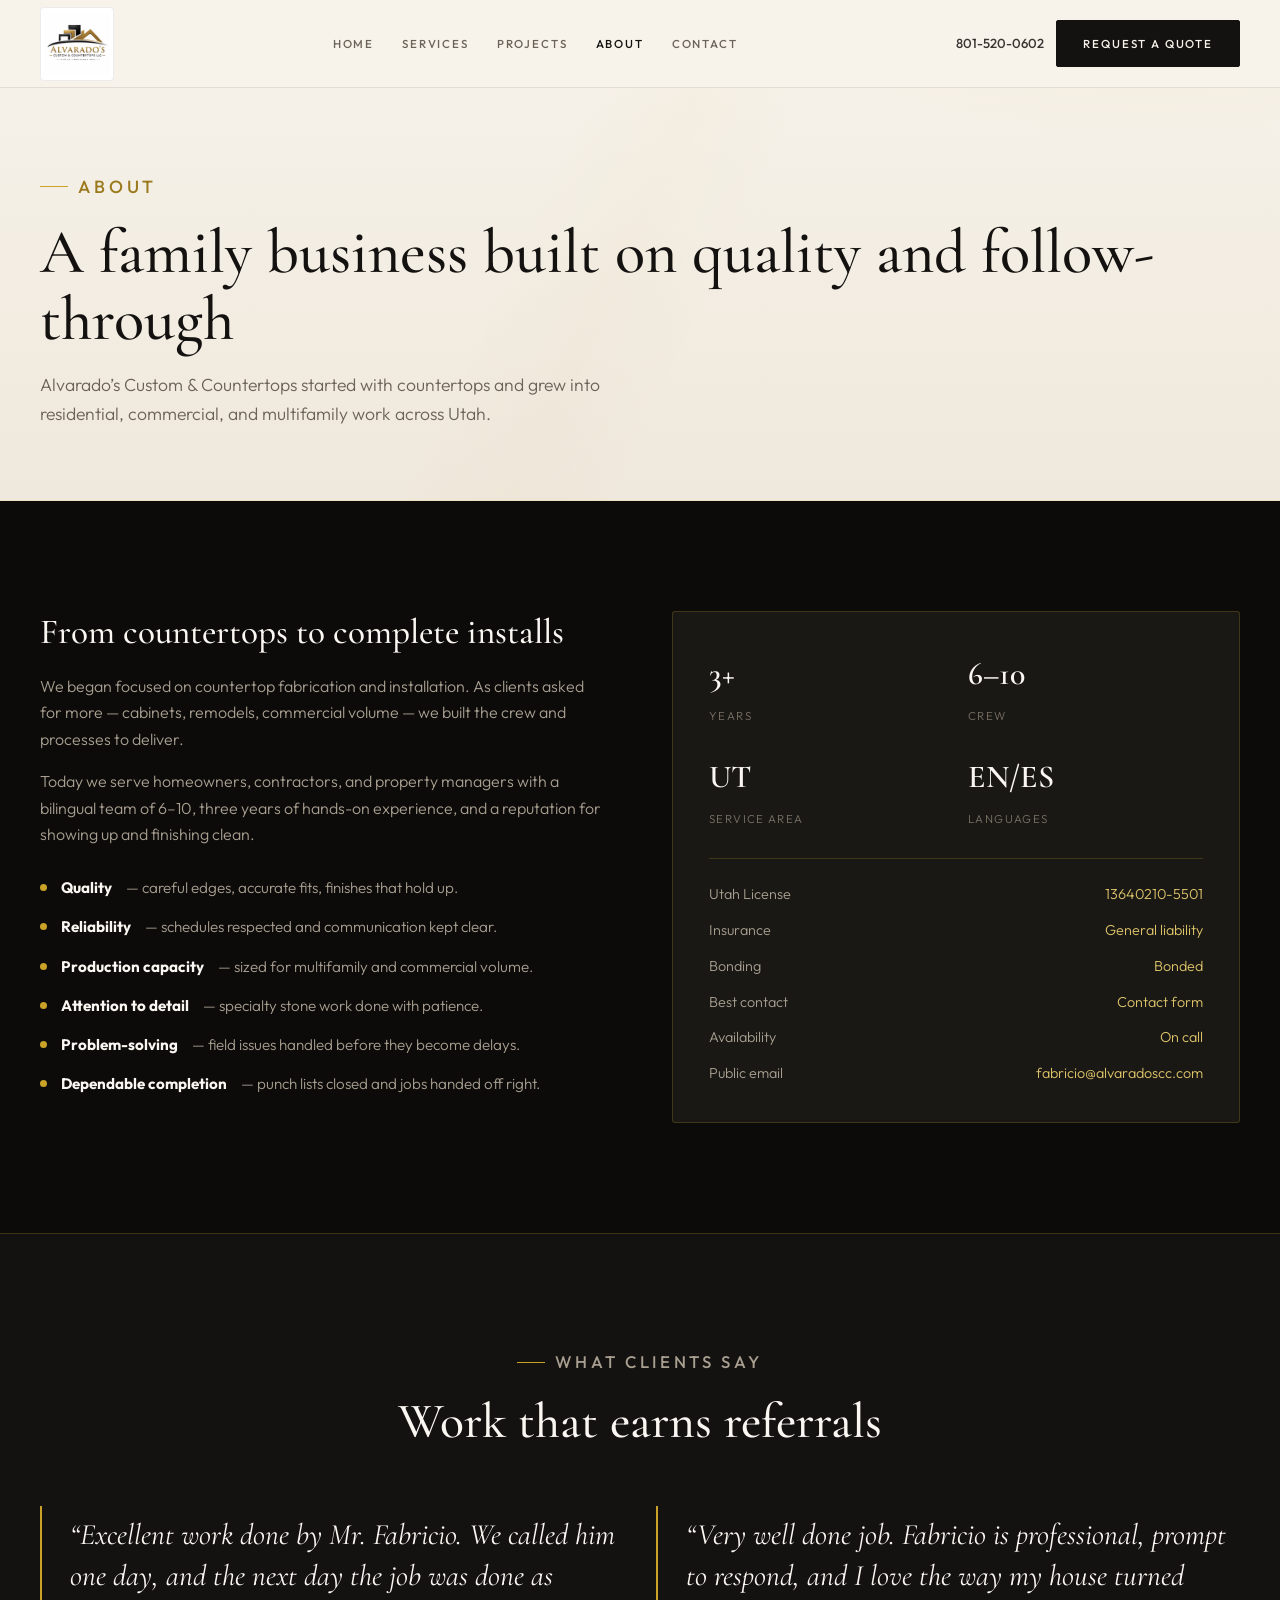
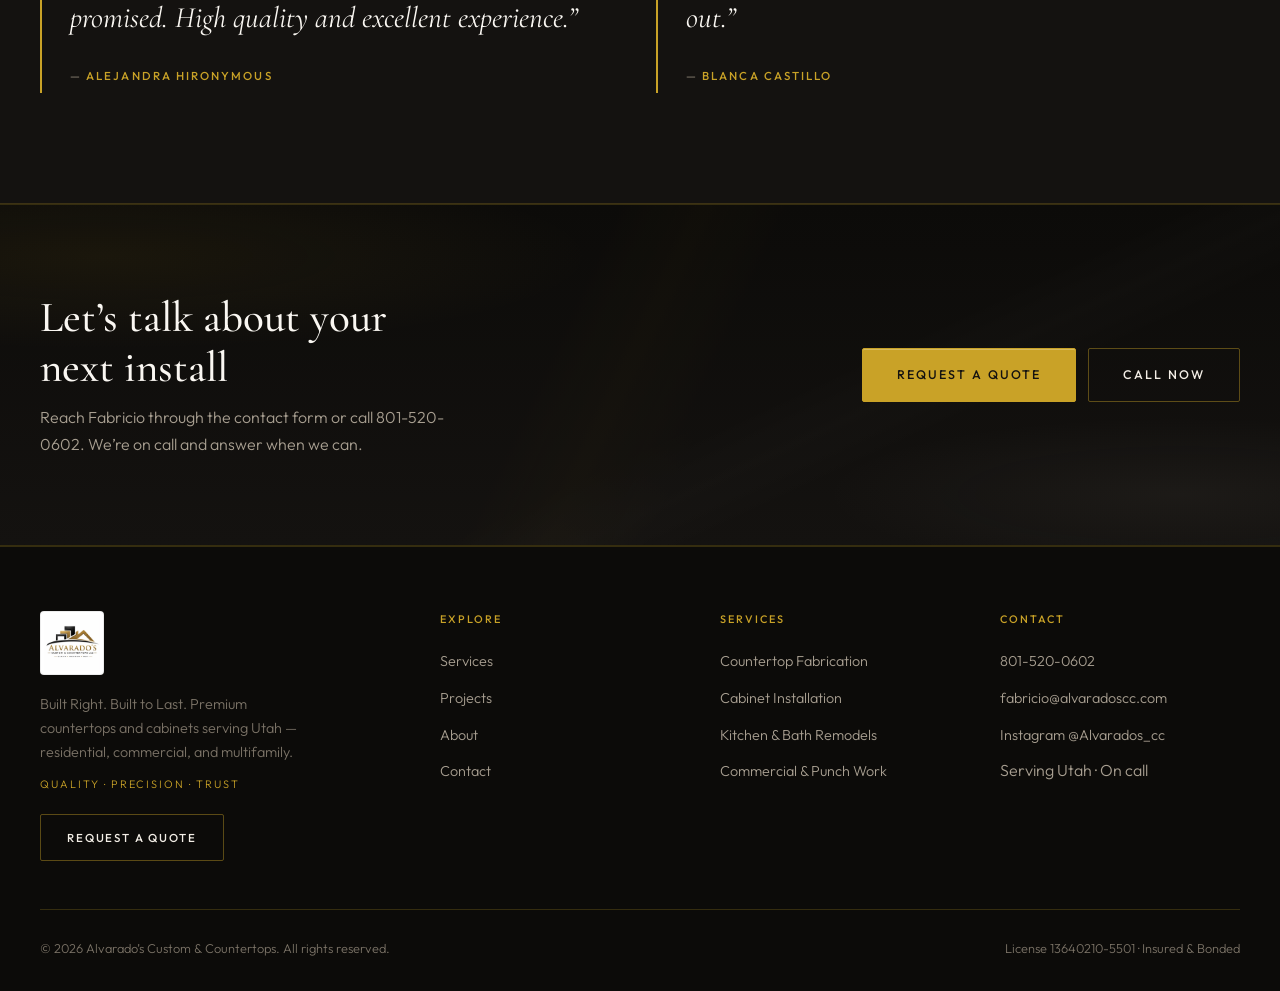
==== about.html @ 8c95891f "Refine site to premium editorial showroom aesthetic Cream header with larger logo plate, three featu" ====
<!DOCTYPE html>
<html lang="en">
<head>
  <meta charset="UTF-8">
  <meta name="viewport" content="width=device-width, initial-scale=1.0">
  <title>About | Alvarado’s Custom & Countertops</title>
  <meta name="description" content="Family-owned Utah countertop and cabinet company. Licensed, insured, bonded. English and Spanish. Built Right. Built to Last.">
  <meta name="robots" content="index, follow">
  <link rel="canonical" href="https://alvaradoscc.com/about">
  <meta property="og:type" content="website">
  <meta property="og:site_name" content="Alvarado’s Custom &amp; Countertops">
  <meta property="og:title" content="About — Alvarado’s Custom & Countertops">
  <meta property="og:description" content="Family-owned Utah countertop and cabinet company. Licensed, insured, bonded. English and Spanish. Built Right. Built to Last.">
  <meta property="og:url" content="https://alvaradoscc.com/about">
  <meta property="og:locale" content="en_US">
  <meta name="twitter:card" content="summary">
  <meta name="twitter:title" content="About — Alvarado’s Custom & Countertops">
  <meta name="twitter:description" content="Family-owned Utah countertop and cabinet company. Licensed, insured, bonded. English and Spanish. Built Right. Built to Last.">
  <link rel="icon" href="/favicon.svg" type="image/svg+xml">
  <link rel="preconnect" href="https://fonts.googleapis.com">
  <link rel="preconnect" href="https://fonts.gstatic.com" crossorigin>
  <link href="https://fonts.googleapis.com/css2?family=Cormorant+Garamond:ital,wght@0,400;0,500;0,600;1,400;1,500&family=Outfit:wght@300;400;500;600&display=swap" rel="stylesheet">
  <link rel="stylesheet" href="/css/styles.css">
</head>
<body>
  <header class="site-header">
    <div class="nav-inner">
      <a class="logo" href="/">
        <span class="logo-plate">
          <picture>
            <source srcset="/assets/logo.webp" type="image/webp">
            <img class="logo-mark" src="/assets/logo.jpg" alt="Alvarado’s Custom &amp; Countertops — Quality · Precision · Trust" width="64" height="64">
          </picture>
        </span>
        <div class="logo-text" aria-hidden="true">
          <strong>Alvarado’s</strong>
          <span>Custom &amp; Countertops</span>
        </div>
      </a>
      <nav class="nav-links" aria-label="Primary">
        <a href="/">Home</a>
        <a href="/services">Services</a>
        <a href="/projects">Projects</a>
        <a href="/about" class="active" aria-current="page">About</a>
        <a href="/contact">Contact</a>
      </nav>
      <div class="nav-actions">
        <a class="nav-phone" href="tel:8015200602">801-520-0602</a>
        <a class="btn btn-primary" href="/contact">Request a Quote</a>
        <button class="menu-toggle" type="button" aria-label="Open menu" aria-expanded="false"><span></span></button>
      </div>
    </div>
  </header>
  <main>
    <section class="page-hero stone-bg">
      <div class="vein" aria-hidden="true"></div>
      <div class="container">
        <p class="eyebrow">About</p>
        <h1>A family business built on quality and follow-through</h1>
        <p>Alvarado’s Custom &amp; Countertops started with countertops and grew into residential, commercial, and multifamily work across Utah.</p>
      </div>
    </section>

    <section class="section">
      <div class="container about-grid">
        <div class="about-copy">
          <h2>From countertops to complete installs</h2>
          <p>We began focused on countertop fabrication and installation. As clients asked for more — cabinets, remodels, commercial volume — we built the crew and processes to deliver.</p>
          <p>Today we serve homeowners, contractors, and property managers with a bilingual team of 6–10, three years of hands-on experience, and a reputation for showing up and finishing clean.</p>
          <ul class="diff-list">
            <li><strong style="color:var(--white)">Quality</strong> — careful edges, accurate fits, finishes that hold up.</li>
            <li><strong style="color:var(--white)">Reliability</strong> — schedules respected and communication kept clear.</li>
            <li><strong style="color:var(--white)">Production capacity</strong> — sized for multifamily and commercial volume.</li>
            <li><strong style="color:var(--white)">Attention to detail</strong> — specialty stone work done with patience.</li>
            <li><strong style="color:var(--white)">Problem-solving</strong> — field issues handled before they become delays.</li>
            <li><strong style="color:var(--white)">Dependable completion</strong> — punch lists closed and jobs handed off right.</li>
          </ul>
        </div>
        <aside class="about-panel">
          <div class="vein" aria-hidden="true"></div>
          <div class="stat-row">
            <div class="stat"><strong>3+</strong><span>Years</span></div>
            <div class="stat"><strong>6–10</strong><span>Crew</span></div>
            <div class="stat"><strong>UT</strong><span>Service Area</span></div>
            <div class="stat"><strong>EN/ES</strong><span>Languages</span></div>
          </div>
          <ul class="creds">
            <li><span>Utah License</span><span>13640210-5501</span></li>
            <li><span>Insurance</span><span>General liability</span></li>
            <li><span>Bonding</span><span>Bonded</span></li>
            <li><span>Best contact</span><span>Contact form</span></li>
            <li><span>Availability</span><span>On call</span></li>
            <li><span>Public email</span><span>fabricio@alvaradoscc.com</span></li>
          </ul>
        </aside>
      </div>
    </section>

    <section class="section section-alt">
      <div class="container">
        <div class="section-header centered">
          <p class="eyebrow">What Clients Say</p>
          <h2>Work that earns referrals</h2>
        </div>
        <div class="pullquotes">
          <figure class="pullquote">
            <blockquote>“Excellent work done by Mr. Fabricio. We called him one day, and the next day the job was done as promised. High quality and excellent experience.”</blockquote>
            <cite>Alejandra Hironymous</cite>
          </figure>
          <figure class="pullquote">
            <blockquote>“Very well done job. Fabricio is professional, prompt to respond, and I love the way my house turned out.”</blockquote>
            <cite>Blanca Castillo</cite>
          </figure>
        </div>
      </div>
    </section>

    <section class="cta-band stone-bg">
      <div class="vein" aria-hidden="true"></div>
      <div class="container cta-band-inner">
        <div>
          <h2>Let’s talk about your next install</h2>
          <p>Reach Fabricio through the contact form or call 801-520-0602. We’re on call and answer when we can.</p>
        </div>
        <div class="cta-actions">
          <a class="btn btn-primary btn-lg" href="/contact">Request a Quote</a>
          <a class="btn btn-outline btn-lg" href="tel:8015200602">Call Now</a>
        </div>
      </div>
    </section>
  </main>
  <footer class="site-footer">
    <div class="container">
      <div class="footer-top">
        <div class="footer-brand">
          <a class="logo" href="/">
            <span class="logo-plate">
              <picture>
                <source srcset="/assets/logo.webp" type="image/webp">
                <img class="logo-mark" src="/assets/logo.jpg" alt="Alvarado’s Custom &amp; Countertops" width="56" height="56">
              </picture>
            </span>
          </a>
          <p>Built Right. Built to Last. Premium countertops and cabinets serving Utah — residential, commercial, and multifamily.</p>
          <p class="footer-tagline">Quality · Precision · Trust</p>
          <a class="btn btn-outline" href="/contact">Request a Quote</a>
        </div>
        <div class="footer-col">
          <h4>Explore</h4>
          <ul>
            <li><a href="/services">Services</a></li>
            <li><a href="/projects">Projects</a></li>
            <li><a href="/about">About</a></li>
            <li><a href="/contact">Contact</a></li>
          </ul>
        </div>
        <div class="footer-col">
          <h4>Services</h4>
          <ul>
            <li><a href="/services#fabrication">Countertop Fabrication</a></li>
            <li><a href="/services#cabinets">Cabinet Installation</a></li>
            <li><a href="/services#remodeling">Kitchen &amp; Bath Remodels</a></li>
            <li><a href="/services#commercial">Commercial &amp; Punch Work</a></li>
          </ul>
        </div>
        <div class="footer-col">
          <h4>Contact</h4>
          <ul>
            <li><a href="tel:8015200602">801-520-0602</a></li>
            <li><a href="mailto:fabricio@alvaradoscc.com">fabricio@alvaradoscc.com</a></li>
            <li><a href="https://www.instagram.com/Alvarados_cc/" target="_blank" rel="noopener">Instagram @Alvarados_cc</a></li>
            <li><span style="color:var(--text-muted)">Serving Utah · On call</span></li>
          </ul>
        </div>
      </div>
      <div class="footer-bottom">
        <span>© 2026 Alvarado’s Custom &amp; Countertops. All rights reserved.</span>
        <span>License 13640210-5501 · Insured &amp; Bonded</span>
      </div>
    </div>
  </footer>
  <script src="/js/main.js"></script>
</body>
</html>
---- css/styles.css ----
:root {
  --bg: #0c0b09;
  --bg-elevated: #141210;
  --bg-card: #1a1814;
  --bg-soft: #211e19;
  --cream: #f7f3eb;
  --cream-deep: #efe8dc;
  --cream-muted: #e5ddd0;
  --ink: #141210;
  --ink-soft: #3a3530;
  --ink-muted: #6b6358;
  --border: rgba(201, 162, 39, 0.22);
  --border-strong: rgba(201, 162, 39, 0.42);
  --border-cream: rgba(20, 18, 16, 0.1);
  --text: #f3eee6;
  --text-muted: #a89f91;
  --text-dim: #7a7266;
  --accent: #c9a227;
  --accent-light: #dfc56a;
  --accent-dark: #9a7a1c;
  --stone: #8a8378;
  --stone-light: #d4cdc2;
  --white: #faf7f2;
  --success: #7d9b6a;
  --radius: 2px;
  --shadow: 0 28px 70px rgba(0, 0, 0, 0.4);
  --shadow-soft: 0 16px 40px rgba(20, 18, 16, 0.08);
  --font-display: "Cormorant Garamond", Georgia, serif;
  --font-body: "Outfit", system-ui, sans-serif;
  --max: 1200px;
  --nav-h: 88px;
}

*, *::before, *::after { box-sizing: border-box; margin: 0; padding: 0; }

html { scroll-behavior: smooth; }

body {
  background: var(--bg);
  color: var(--text);
  font-family: var(--font-body);
  font-weight: 300;
  line-height: 1.65;
  overflow-x: hidden;
  -webkit-font-smoothing: antialiased;
}

img { max-width: 100%; display: block; }
a { color: inherit; text-decoration: none; }
ul { list-style: none; }
button, input, select, textarea { font: inherit; color: inherit; }

.container {
  width: min(100% - 48px, var(--max));
  margin-inline: auto;
}

/* Subtle atmosphere */
.stone-bg {
  position: relative;
  isolation: isolate;
}
.stone-bg::before {
  content: "";
  position: absolute;
  inset: 0;
  z-index: -1;
  background:
    radial-gradient(ellipse 70% 50% at 8% 15%, rgba(201, 162, 39, 0.07), transparent 55%),
    radial-gradient(ellipse 55% 45% at 92% 85%, rgba(138, 131, 120, 0.08), transparent 50%),
    linear-gradient(180deg, var(--bg) 0%, var(--bg-elevated) 100%);
  pointer-events: none;
}
.vein {
  position: absolute;
  inset: 0;
  z-index: -1;
  opacity: 0.4;
  background:
    linear-gradient(115deg, transparent 42%, rgba(201, 162, 39, 0.06) 49%, transparent 56%),
    linear-gradient(155deg, transparent 58%, rgba(247, 243, 235, 0.035) 65%, transparent 72%);
  pointer-events: none;
}

/* ========== HEADER (cream plate for logo) ========== */
.site-header {
  position: fixed;
  top: 0; left: 0; right: 0;
  z-index: 100;
  height: var(--nav-h);
  display: flex;
  align-items: center;
  background: var(--cream);
  border-bottom: 1px solid var(--border-cream);
  transition: box-shadow 0.3s;
}
.site-header.scrolled {
  box-shadow: 0 8px 28px rgba(20, 18, 16, 0.08);
}
.nav-inner {
  width: min(100% - 40px, var(--max));
  margin-inline: auto;
  display: flex;
  align-items: center;
  justify-content: space-between;
  gap: 20px;
}
.logo {
  display: flex;
  align-items: center;
  gap: 12px;
  flex-shrink: 0;
}
.logo-plate {
  display: flex;
  align-items: center;
  justify-content: center;
  background: #fff;
  padding: 4px;
  border: 1px solid rgba(20, 18, 16, 0.08);
  border-radius: 4px;
  box-shadow: 0 1px 0 rgba(255,255,255,0.8) inset;
}
.logo-mark {
  width: auto;
  height: 64px;
  flex-shrink: 0;
  object-fit: contain;
  display: block;
  border-radius: 2px;
}
.logo-text {
  display: none;
  flex-direction: column;
  line-height: 1.15;
}
.logo-text strong {
  font-family: var(--font-display);
  font-size: 1.05rem;
  font-weight: 600;
  letter-spacing: 0.02em;
  color: var(--ink);
}
.logo-text span {
  font-size: 0.58rem;
  letter-spacing: 0.16em;
  text-transform: uppercase;
  color: var(--accent-dark);
  font-weight: 500;
}
@media (max-width: 480px) {
  .logo-mark { height: 48px; }
  .logo-text { display: flex; }
  .logo-text span { display: none; }
}

.nav-links {
  display: flex;
  align-items: center;
  gap: 28px;
}
.nav-links a {
  font-size: 0.72rem;
  letter-spacing: 0.16em;
  text-transform: uppercase;
  color: var(--ink-muted);
  transition: color 0.2s;
  font-weight: 500;
}
.nav-links a:hover,
.nav-links a.active { color: var(--ink); }

.nav-actions {
  display: flex;
  align-items: center;
  gap: 12px;
}
.nav-phone {
  display: none;
  align-items: center;
  gap: 8px;
  font-size: 0.82rem;
  color: var(--ink-soft);
  font-weight: 500;
  transition: color 0.2s;
}
.nav-phone:hover { color: var(--accent-dark); }
@media (min-width: 1100px) {
  .nav-phone { display: inline-flex; }
}

.btn {
  display: inline-flex;
  align-items: center;
  justify-content: center;
  gap: 8px;
  padding: 13px 26px;
  font-size: 0.72rem;
  letter-spacing: 0.16em;
  text-transform: uppercase;
  font-weight: 500;
  border: 1px solid transparent;
  border-radius: var(--radius);
  cursor: pointer;
  transition: background 0.2s, color 0.2s, border-color 0.2s, transform 0.15s, box-shadow 0.2s;
  white-space: nowrap;
}
.btn:hover { transform: translateY(-1px); }
.btn-primary {
  background: var(--accent);
  color: var(--ink);
  border-color: var(--accent);
  box-shadow: 0 1px 0 rgba(255,255,255,0.25) inset;
}
.btn-primary:hover {
  background: var(--accent-light);
  border-color: var(--accent-light);
}
.btn-outline {
  background: transparent;
  color: var(--text);
  border-color: var(--border-strong);
}
.btn-outline:hover {
  border-color: var(--accent);
  color: var(--accent-light);
}
.btn-outline-dark {
  background: transparent;
  color: var(--ink);
  border-color: rgba(20, 18, 16, 0.22);
}
.btn-outline-dark:hover {
  border-color: var(--accent-dark);
  color: var(--accent-dark);
}
.btn-ghost {
  background: transparent;
  color: var(--accent);
  border-color: transparent;
  padding-inline: 8px;
}
.btn-lg { padding: 16px 34px; font-size: 0.78rem; }

/* Header buttons need dark-friendly outline */
.site-header .btn-primary {
  background: var(--ink);
  color: var(--cream);
  border-color: var(--ink);
  box-shadow: none;
}
.site-header .btn-primary:hover {
  background: var(--ink-soft);
  border-color: var(--ink-soft);
  color: var(--cream);
}

.menu-toggle {
  display: none;
  width: 44px;
  height: 44px;
  border: 1px solid var(--border-cream);
  background: transparent;
  color: var(--ink);
  align-items: center;
  justify-content: center;
  cursor: pointer;
  border-radius: var(--radius);
}
.menu-toggle span {
  display: block;
  width: 18px;
  height: 1.5px;
  background: currentColor;
  position: relative;
}
.menu-toggle span::before,
.menu-toggle span::after {
  content: "";
  position: absolute;
  left: 0;
  width: 100%;
  height: 1.5px;
  background: currentColor;
}
.menu-toggle span::before { top: -6px; }
.menu-toggle span::after { top: 6px; }

@media (max-width: 900px) {
  .menu-toggle { display: inline-flex; }
  .nav-links {
    position: fixed;
    inset: var(--nav-h) 0 auto 0;
    background: var(--cream);
    border-bottom: 1px solid var(--border-cream);
    flex-direction: column;
    align-items: stretch;
    padding: 20px 24px 28px;
    gap: 0;
    display: none;
    box-shadow: var(--shadow-soft);
  }
  .nav-links.open { display: flex; }
  .nav-links a {
    padding: 14px 0;
    border-bottom: 1px solid var(--border-cream);
    color: var(--ink-soft);
  }
  .nav-actions .btn { display: none; }
}

/* ========== HERO (editorial showroom) ========== */
.hero {
  min-height: calc(100vh - var(--nav-h));
  display: flex;
  align-items: stretch;
  padding: 0;
  position: relative;
  overflow: hidden;
  margin-top: var(--nav-h);
  background: var(--cream);
  color: var(--ink);
}
.hero-grid {
  display: grid;
  grid-template-columns: 1.05fr 0.95fr;
  gap: 0;
  align-items: stretch;
  width: 100%;
  max-width: none;
  min-height: calc(100vh - var(--nav-h));
}
.hero-copy {
  display: flex;
  flex-direction: column;
  justify-content: center;
  padding: 72px clamp(24px, 5vw, 72px);
  max-width: 640px;
  margin-left: auto;
  width: 100%;
}
.hero .eyebrow {
  color: var(--accent-dark);
}
.hero .eyebrow::before { background: var(--accent); }
.hero h1 {
  font-family: var(--font-display);
  font-size: clamp(3rem, 6.5vw, 5rem);
  font-weight: 500;
  line-height: 1.05;
  letter-spacing: -0.02em;
  color: var(--ink);
  margin-bottom: 22px;
}
.hero h1 em {
  font-style: italic;
  color: var(--accent-dark);
  font-weight: 400;
}
.hero-lead {
  font-size: 1.12rem;
  color: var(--ink-muted);
  max-width: 36ch;
  margin-bottom: 20px;
  line-height: 1.7;
}
.hero-pillars {
  display: flex;
  flex-wrap: wrap;
  gap: 8px 18px;
  margin-bottom: 36px;
  font-size: 0.7rem;
  letter-spacing: 0.2em;
  text-transform: uppercase;
  color: var(--ink-soft);
  font-weight: 500;
}
.hero-pillars span { position: relative; }
.hero-pillars span:not(:last-child)::after {
  content: "·";
  position: absolute;
  right: -12px;
  color: var(--accent);
}
.hero-cta {
  display: flex;
  flex-wrap: wrap;
  gap: 12px;
  margin-bottom: 48px;
}
.hero-meta {
  display: grid;
  grid-template-columns: repeat(4, minmax(0, 1fr));
  gap: 16px;
  padding-top: 28px;
  border-top: 1px solid var(--border-cream);
}
.hero-meta div strong {
  display: block;
  font-family: var(--font-display);
  font-size: 1.55rem;
  font-weight: 600;
  color: var(--ink);
  line-height: 1.2;
}
.hero-meta div span {
  font-size: 0.65rem;
  letter-spacing: 0.12em;
  text-transform: uppercase;
  color: var(--ink-muted);
}

.hero-visual {
  position: relative;
  min-height: 520px;
  background: var(--cream-deep);
  border-left: 1px solid var(--border-cream);
  overflow: hidden;
}
.hero-showroom {
  position: absolute;
  inset: 0;
  display: grid;
  grid-template-columns: 1.15fr 0.85fr;
  grid-template-rows: 1.1fr 0.9fr;
  gap: 14px;
  padding: clamp(20px, 3vw, 36px);
}
.slab {
  position: relative;
  border-radius: 3px;
  overflow: hidden;
  border: 1px solid rgba(20, 18, 16, 0.08);
  box-shadow: var(--shadow-soft);
}
.slab-a {
  grid-row: 1 / 3;
  background:
    linear-gradient(155deg, #f4f0e8 0%, #e8e0d2 28%, #d9d0c0 52%, #ebe4d6 78%, #f7f3eb 100%);
}
.slab-a::before {
  content: "";
  position: absolute;
  inset: 0;
  background:
    linear-gradient(128deg, transparent 18%, rgba(201,162,39,0.18) 36%, transparent 44%),
    linear-gradient(168deg, transparent 48%, rgba(90,80,65,0.1) 58%, transparent 66%),
    linear-gradient(95deg, transparent 62%, rgba(255,255,255,0.55) 72%, transparent 82%),
    radial-gradient(ellipse at 30% 20%, rgba(255,255,255,0.4), transparent 45%);
}
.slab-a::after {
  content: "";
  position: absolute;
  inset: 0;
  background:
    linear-gradient(200deg, transparent 30%, rgba(60,50,40,0.06) 55%, transparent 70%);
  opacity: 0.9;
}
.slab-b {
  background:
    linear-gradient(145deg, #2a2620 0%, #1a1814 40%, #3a342c 70%, #221f1a 100%);
}
.slab-b::before {
  content: "";
  position: absolute;
  inset: 0;
  background:
    linear-gradient(125deg, transparent 22%, rgba(201,162,39,0.28) 40%, transparent 48%),
    linear-gradient(160deg, transparent 55%, rgba(247,243,235,0.1) 62%, transparent 70%);
}
.slab-c {
  background:
    linear-gradient(160deg, #ebe6dc, #d8d0c2 45%, #cfc6b6);
}
.slab-c::before {
  content: "";
  position: absolute;
  inset: 0;
  background:
    radial-gradient(circle at 70% 40%, rgba(201,162,39,0.15), transparent 35%),
    linear-gradient(110deg, transparent 35%, rgba(90,80,65,0.08) 50%, transparent 60%);
}
.hero-showroom-caption {
  position: absolute;
  bottom: clamp(20px, 3vw, 36px);
  left: clamp(20px, 3vw, 36px);
  right: clamp(20px, 3vw, 36px);
  display: flex;
  justify-content: space-between;
  align-items: flex-end;
  gap: 16px;
  pointer-events: none;
  z-index: 2;
}
.hero-showroom-caption p {
  font-family: var(--font-display);
  font-size: 1.15rem;
  font-style: italic;
  color: var(--ink-soft);
  background: rgba(247, 243, 235, 0.88);
  backdrop-filter: blur(8px);
  padding: 10px 14px;
  border: 1px solid var(--border-cream);
  max-width: 28ch;
}
.hero-showroom-caption span {
  font-size: 0.65rem;
  letter-spacing: 0.16em;
  text-transform: uppercase;
  color: var(--ink-muted);
  background: rgba(247, 243, 235, 0.88);
  padding: 8px 12px;
  border: 1px solid var(--border-cream);
}

@media (max-width: 980px) {
  .hero-grid { grid-template-columns: 1fr; min-height: auto; }
  .hero-copy {
    max-width: none;
    margin: 0;
    padding: 56px 24px 40px;
  }
  .hero-visual { min-height: 380px; border-left: none; border-top: 1px solid var(--border-cream); }
  .hero-meta { grid-template-columns: 1fr 1fr; }
  .hero-showroom-caption { flex-direction: column; align-items: flex-start; }
}

/* ========== EYEBROW / SECTIONS ========== */
.eyebrow {
  display: inline-flex;
  align-items: center;
  gap: 10px;
  font-size: 0.7rem;
  letter-spacing: 0.22em;
  text-transform: uppercase;
  color: var(--accent);
  margin-bottom: 18px;
  font-weight: 500;
}
.eyebrow::before {
  content: "";
  width: 28px;
  height: 1px;
  background: var(--accent);
}

.section {
  padding: 110px 0;
  position: relative;
}
.section-header {
  max-width: 620px;
  margin-bottom: 56px;
}
.section-header.centered {
  margin-inline: auto;
  text-align: center;
}
.section-header.wide { max-width: 720px; }
.section-header h2 {
  font-family: var(--font-display);
  font-size: clamp(2.1rem, 4vw, 3.1rem);
  font-weight: 500;
  line-height: 1.12;
  color: var(--white);
  margin-bottom: 16px;
}
.section-header p {
  color: var(--text-muted);
  font-size: 1.05rem;
}
.section-alt {
  background: var(--bg-elevated);
  border-block: 1px solid var(--border);
}
.section-cream {
  background: var(--cream);
  color: var(--ink);
  border-block: 1px solid var(--border-cream);
}
.section-cream .section-header h2 { color: var(--ink); }
.section-cream .section-header p { color: var(--ink-muted); }
.section-cream .eyebrow { color: var(--accent-dark); }
.section-cream .eyebrow::before { background: var(--accent); }

.section-head-row {
  display: flex;
  align-items: flex-end;
  justify-content: space-between;
  gap: 24px;
  margin-bottom: 48px;
  flex-wrap: wrap;
}
.section-head-row .section-header { margin-bottom: 0; }

/* ========== FEATURED TRACKS (3) ========== */
.tracks {
  display: grid;
  grid-template-columns: repeat(3, 1fr);
  gap: 20px;
}
.track {
  display: flex;
  flex-direction: column;
  min-height: 340px;
  padding: 36px 32px;
  background: var(--bg-card);
  border: 1px solid var(--border);
  border-radius: 3px;
  position: relative;
  overflow: hidden;
  transition: border-color 0.25s, transform 0.25s;
}
.track::before {
  content: "";
  position: absolute;
  inset: 0 auto 0 0;
  width: 2px;
  background: linear-gradient(180deg, transparent, var(--accent), transparent);
  opacity: 0.6;
}
.track:hover {
  border-color: var(--border-strong);
  transform: translateY(-3px);
}
.track-label {
  font-size: 0.68rem;
  letter-spacing: 0.2em;
  text-transform: uppercase;
  color: var(--accent);
  font-weight: 500;
  margin-bottom: 20px;
}
.track h3 {
  font-family: var(--font-display);
  font-size: 2rem;
  font-weight: 500;
  color: var(--white);
  line-height: 1.15;
  margin-bottom: 16px;
}
.track p {
  color: var(--text-muted);
  font-size: 0.98rem;
  flex: 1;
  margin-bottom: 28px;
}
.track .card-link {
  font-size: 0.7rem;
  letter-spacing: 0.16em;
  text-transform: uppercase;
  color: var(--accent);
  font-weight: 500;
  display: inline-flex;
  align-items: center;
  gap: 8px;
}
.track .card-link::after {
  content: "→";
  transition: transform 0.2s;
}
.track:hover .card-link::after { transform: translateX(4px); }

@media (max-width: 900px) {
  .tracks { grid-template-columns: 1fr; }
  .track { min-height: auto; }
}

/* ========== DIFFERENTIATOR BAND ========== */
.diff-band {
  padding: 72px 0;
  background: var(--ink);
  border-block: 1px solid var(--border);
  position: relative;
  overflow: hidden;
}
.diff-band .vein { opacity: 0.5; }
.diff-intro {
  max-width: 520px;
  margin-bottom: 40px;
}
.diff-intro h2 {
  font-family: var(--font-display);
  font-size: clamp(1.9rem, 3.5vw, 2.6rem);
  font-weight: 500;
  color: var(--white);
  line-height: 1.15;
  margin-bottom: 12px;
}
.diff-intro p { color: var(--text-muted); }
.diff-grid {
  display: grid;
  grid-template-columns: repeat(3, 1fr);
  gap: 1px;
  background: var(--border);
  border: 1px solid var(--border);
}
.diff-item {
  background: var(--bg-elevated);
  padding: 28px 26px;
}
.diff-item strong {
  display: block;
  font-family: var(--font-display);
  font-size: 1.35rem;
  color: var(--accent-light);
  font-weight: 550;
  margin-bottom: 8px;
  line-height: 1.25;
}
.diff-item p {
  font-size: 0.92rem;
  color: var(--text-muted);
  margin: 0;
}
@media (max-width: 800px) {
  .diff-grid { grid-template-columns: 1fr 1fr; }
}
@media (max-width: 520px) {
  .diff-grid { grid-template-columns: 1fr; }
}

/* ========== SERVICE CARDS (services page) ========== */
.services-grid {
  display: grid;
  grid-template-columns: repeat(3, 1fr);
  gap: 20px;
}
.service-card {
  background: var(--bg-card);
  border: 1px solid var(--border);
  border-radius: 3px;
  padding: 32px 28px;
  display: flex;
  flex-direction: column;
  gap: 14px;
  transition: border-color 0.25s, transform 0.25s, background 0.25s;
  position: relative;
  overflow: hidden;
}
.service-card::before {
  content: "";
  position: absolute;
  top: 0; left: 0; right: 0;
  height: 1px;
  background: linear-gradient(90deg, transparent, var(--accent), transparent);
  opacity: 0;
  transition: opacity 0.25s;
}
.service-card:hover {
  border-color: var(--border-strong);
  transform: translateY(-3px);
  background: var(--bg-soft);
}
.service-card:hover::before { opacity: 1; }
.service-num {
  font-family: var(--font-display);
  font-size: 0.85rem;
  color: var(--accent);
  letter-spacing: 0.08em;
}
.service-card h3 {
  font-family: var(--font-display);
  font-size: 1.5rem;
  font-weight: 550;
  color: var(--white);
  line-height: 1.25;
}
.service-card p {
  color: var(--text-muted);
  font-size: 0.95rem;
  flex: 1;
}
.service-card .card-link {
  font-size: 0.7rem;
  letter-spacing: 0.14em;
  text-transform: uppercase;
  color: var(--accent);
  font-weight: 500;
  display: inline-flex;
  align-items: center;
  gap: 8px;
  margin-top: 6px;
}
.service-card .card-link::after {
  content: "→";
  transition: transform 0.2s;
}
.service-card:hover .card-link::after { transform: translateX(4px); }

@media (max-width: 900px) {
  .services-grid { grid-template-columns: 1fr 1fr; }
}
@media (max-width: 600px) {
  .services-grid { grid-template-columns: 1fr; }
}

/* ========== FEATURE STRIP (legacy / secondary) ========== */
.features {
  display: grid;
  grid-template-columns: repeat(4, 1fr);
  gap: 18px;
}
.feature {
  padding: 28px 22px;
  border: 1px solid var(--border);
  border-radius: 3px;
  background: var(--bg-card);
  text-align: left;
}
.feature-icon {
  width: 42px;
  height: 42px;
  margin-bottom: 16px;
  border: 1px solid var(--border-strong);
  border-radius: 50%;
  display: flex;
  align-items: center;
  justify-content: center;
  color: var(--accent);
}
.feature h3 {
  font-family: var(--font-display);
  font-size: 1.25rem;
  color: var(--white);
  margin-bottom: 8px;
  font-weight: 550;
}
.feature p {
  font-size: 0.88rem;
  color: var(--text-muted);
}
.section-cream .feature {
  background: #fff;
  border-color: var(--border-cream);
  box-shadow: var(--shadow-soft);
}
.section-cream .feature h3 { color: var(--ink); }
.section-cream .feature p { color: var(--ink-muted); }
@media (max-width: 900px) {
  .features { grid-template-columns: 1fr 1fr; }
}
@media (max-width: 500px) {
  .features { grid-template-columns: 1fr; }
}

/* ========== GALLERY / PROJECTS ========== */
.gallery-note {
  font-size: 0.85rem;
  color: var(--text-dim);
  letter-spacing: 0.02em;
  margin-top: -36px;
  margin-bottom: 40px;
}
.section-cream .gallery-note { color: var(--ink-muted); }

.gallery {
  display: grid;
  grid-template-columns: 1.25fr 0.75fr;
  gap: 22px;
}
.gallery-frame {
  display: flex;
  flex-direction: column;
  background: var(--bg-card);
  border: 1px solid var(--border);
  border-radius: 3px;
  overflow: hidden;
  transition: border-color 0.25s;
}
.gallery-frame:hover { border-color: var(--border-strong); }
.frame-stage {
  position: relative;
  aspect-ratio: 16 / 11;
  background: var(--bg-soft);
  overflow: hidden;
}
.gallery-frame.featured .frame-stage { aspect-ratio: 4 / 3; min-height: 360px; }
.frame-slab {
  position: absolute;
  inset: 0;
}
.frame-slab.quartz {
  background:
    linear-gradient(160deg, #2c2822, #151310 40%, #3d372e);
}
.frame-slab.quartz::before {
  content: "";
  position: absolute;
  inset: 0;
  background:
    linear-gradient(130deg, transparent 25%, rgba(201,162,39,0.2) 45%, transparent 52%),
    linear-gradient(200deg, transparent 60%, rgba(243,238,230,0.08) 70%, transparent 78%);
}
.frame-slab.granite {
  background: linear-gradient(145deg, #242018, #0f0e0c 50%, #2a2620);
}
.frame-slab.granite::before {
  content: "";
  position: absolute;
  inset: 0;
  background:
    radial-gradient(circle at 20% 30%, rgba(201,162,39,0.12), transparent 25%),
    radial-gradient(circle at 70% 60%, rgba(138,131,120,0.15), transparent 30%),
    linear-gradient(110deg, transparent 40%, rgba(212,205,194,0.1) 50%, transparent 58%);
}
.frame-mat {
  position: absolute;
  inset: 18px;
  border: 1px solid rgba(247, 243, 235, 0.12);
  pointer-events: none;
}
.frame-mat::after {
  content: "";
  position: absolute;
  inset: 10px;
  border: 1px solid rgba(201, 162, 39, 0.15);
}
.frame-caption {
  padding: 22px 24px 26px;
  border-top: 1px solid var(--border);
}
.frame-caption .project-tag {
  display: inline-block;
  font-size: 0.65rem;
  letter-spacing: 0.16em;
  text-transform: uppercase;
  color: var(--accent);
  margin-bottom: 10px;
  font-weight: 500;
}
.frame-caption h3 {
  font-family: var(--font-display);
  font-size: 1.65rem;
  color: var(--white);
  margin-bottom: 8px;
  font-weight: 550;
  line-height: 1.2;
}
.frame-caption p {
  color: var(--text-muted);
  font-size: 0.95rem;
  max-width: 48ch;
}

/* Cream gallery variant */
.section-cream .gallery-frame {
  background: #fff;
  border-color: var(--border-cream);
  box-shadow: var(--shadow-soft);
}
.section-cream .frame-caption { border-top-color: var(--border-cream); }
.section-cream .frame-caption h3 { color: var(--ink); }
.section-cream .frame-caption p { color: var(--ink-muted); }
.section-cream .frame-caption .project-tag { color: var(--accent-dark); }

@media (max-width: 800px) {
  .gallery { grid-template-columns: 1fr; }
  .gallery-frame.featured .frame-stage { min-height: 260px; }
}

/* Keep old project-card for safety */
.projects-grid {
  display: grid;
  grid-template-columns: 1.2fr 0.8fr;
  gap: 20px;
}
.project-card {
  position: relative;
  border: 1px solid var(--border);
  border-radius: 3px;
  overflow: hidden;
  min-height: 320px;
  display: flex;
  flex-direction: column;
  justify-content: flex-end;
  padding: 32px;
  background: var(--bg-card);
}
.project-card.tall { min-height: 420px; }
.project-texture { position: absolute; inset: 0; z-index: 0; }
.project-texture.quartz {
  background: linear-gradient(160deg, #2c2822, #151310 40%, #3d372e);
}
.project-texture.quartz::before {
  content: "";
  position: absolute;
  inset: 0;
  background:
    linear-gradient(130deg, transparent 25%, rgba(201,162,39,0.18) 45%, transparent 52%),
    linear-gradient(200deg, transparent 60%, rgba(243,238,230,0.08) 70%, transparent 78%);
}
.project-texture.granite {
  background: linear-gradient(145deg, #242018, #0f0e0c 50%, #2a2620);
}
.project-texture.granite::before {
  content: "";
  position: absolute;
  inset: 0;
  background:
    radial-gradient(circle at 20% 30%, rgba(201,162,39,0.12), transparent 25%),
    radial-gradient(circle at 70% 60%, rgba(138,131,120,0.15), transparent 30%),
    linear-gradient(110deg, transparent 40%, rgba(212,205,194,0.1) 50%, transparent 58%);
}
.project-card > *:not(.project-texture) { position: relative; z-index: 1; }
.project-tag {
  display: inline-block;
  font-size: 0.68rem;
  letter-spacing: 0.16em;
  text-transform: uppercase;
  color: var(--accent);
  margin-bottom: 12px;
  font-weight: 500;
}
.project-card h3 {
  font-family: var(--font-display);
  font-size: 1.8rem;
  color: var(--white);
  margin-bottom: 10px;
  font-weight: 550;
}
.project-card p { color: var(--text-muted); max-width: 42ch; }
@media (max-width: 800px) {
  .projects-grid { grid-template-columns: 1fr; }
  .project-card.tall { min-height: 300px; }
}

/* ========== TESTIMONIALS (editorial pull-quotes) ========== */
.pullquotes {
  display: grid;
  grid-template-columns: 1fr 1fr;
  gap: 32px;
}
.pullquote {
  position: relative;
  padding: 8px 0 8px 28px;
  border-left: 2px solid var(--accent);
}
.pullquote blockquote {
  font-family: var(--font-display);
  font-size: clamp(1.45rem, 2.4vw, 1.85rem);
  font-style: italic;
  line-height: 1.4;
  color: var(--white);
  margin-bottom: 28px;
  font-weight: 400;
}
.pullquote cite {
  display: block;
  font-style: normal;
  font-size: 0.72rem;
  letter-spacing: 0.18em;
  text-transform: uppercase;
  color: var(--accent);
  font-weight: 500;
}
.pullquote cite::before {
  content: "— ";
  color: var(--text-dim);
}
.section-cream .pullquote blockquote { color: var(--ink); }
.section-cream .pullquote cite { color: var(--accent-dark); }

/* Compact card testimonials (about page optional) */
.testimonials {
  display: grid;
  grid-template-columns: 1fr 1fr;
  gap: 20px;
}
.testimonial {
  background: var(--bg-card);
  border: 1px solid var(--border);
  border-radius: 3px;
  padding: 36px 32px;
}
.testimonial blockquote {
  font-family: var(--font-display);
  font-size: 1.35rem;
  font-style: italic;
  line-height: 1.45;
  color: var(--white);
  margin-bottom: 24px;
}
.testimonial cite {
  display: block;
  font-style: normal;
  font-size: 0.8rem;
  letter-spacing: 0.12em;
  text-transform: uppercase;
  color: var(--accent);
  font-weight: 500;
}
@media (max-width: 700px) {
  .pullquotes,
  .testimonials { grid-template-columns: 1fr; }
}

/* ========== CTA BAND ========== */
.cta-band {
  position: relative;
  padding: 88px 0;
  overflow: hidden;
  border-block: 1px solid var(--border);
}
.cta-band-inner {
  display: flex;
  align-items: center;
  justify-content: space-between;
  gap: 40px;
  flex-wrap: wrap;
}
.cta-band h2 {
  font-family: var(--font-display);
  font-size: clamp(1.9rem, 3.5vw, 2.7rem);
  font-weight: 500;
  color: var(--white);
  max-width: 18ch;
  line-height: 1.15;
}
.cta-band p {
  color: var(--text-muted);
  max-width: 38ch;
  margin-top: 12px;
}
.cta-actions { display: flex; flex-wrap: wrap; gap: 12px; }

/* ========== PAGE HERO ========== */
.page-hero {
  padding: calc(var(--nav-h) + 80px) 0 72px;
  position: relative;
  overflow: hidden;
  border-bottom: 1px solid var(--border);
  background: var(--cream);
  color: var(--ink);
}
.page-hero::before {
  background:
    radial-gradient(ellipse 60% 50% at 90% 0%, rgba(201,162,39,0.08), transparent 55%),
    linear-gradient(180deg, var(--cream) 0%, var(--cream-deep) 100%) !important;
}
.page-hero .eyebrow { color: var(--accent-dark); }
.page-hero .eyebrow::before { background: var(--accent); }
.page-hero h1 {
  font-family: var(--font-display);
  font-size: clamp(2.5rem, 5vw, 3.9rem);
  font-weight: 500;
  color: var(--ink);
  line-height: 1.08;
  margin-bottom: 16px;
}
.page-hero p {
  color: var(--ink-muted);
  font-size: 1.1rem;
  max-width: 48ch;
}

/* ========== ABOUT ========== */
.about-grid {
  display: grid;
  grid-template-columns: 1fr 1fr;
  gap: 64px;
  align-items: start;
}
.about-copy h2 {
  font-family: var(--font-display);
  font-size: 2.2rem;
  font-weight: 500;
  color: var(--white);
  margin-bottom: 20px;
  line-height: 1.2;
}
.about-copy p {
  color: var(--text-muted);
  margin-bottom: 16px;
}
.diff-list {
  display: grid;
  gap: 14px;
  margin-top: 28px;
}
.diff-list li {
  display: flex;
  gap: 14px;
  align-items: flex-start;
  color: var(--text-muted);
  font-size: 0.95rem;
}
.diff-list li::before {
  content: "";
  width: 7px;
  height: 7px;
  margin-top: 9px;
  flex-shrink: 0;
  background: var(--accent);
  border-radius: 50%;
}
.about-panel {
  background: var(--bg-card);
  border: 1px solid var(--border);
  border-radius: 3px;
  padding: 36px;
  position: relative;
  overflow: hidden;
}
.about-panel .vein { opacity: 0.5; }
.stat-row {
  display: grid;
  grid-template-columns: 1fr 1fr;
  gap: 24px;
  margin-bottom: 28px;
}
.stat strong {
  display: block;
  font-family: var(--font-display);
  font-size: 2rem;
  color: var(--white);
  font-weight: 600;
}
.stat span {
  font-size: 0.72rem;
  letter-spacing: 0.12em;
  text-transform: uppercase;
  color: var(--text-dim);
}
.creds {
  border-top: 1px solid var(--border);
  padding-top: 24px;
  display: grid;
  gap: 12px;
}
.creds li {
  font-size: 0.9rem;
  color: var(--text-muted);
  display: flex;
  justify-content: space-between;
  gap: 16px;
}
.creds li span:last-child { color: var(--accent-light); text-align: right; }

@media (max-width: 800px) {
  .about-grid { grid-template-columns: 1fr; gap: 40px; }
}

/* ========== CONTACT ========== */
.contact-grid {
  display: grid;
  grid-template-columns: 0.9fr 1.1fr;
  gap: 48px;
  align-items: start;
}
.contact-info h2 {
  font-family: var(--font-display);
  font-size: 2rem;
  color: var(--white);
  margin-bottom: 16px;
  font-weight: 500;
}
.contact-info > p {
  color: var(--text-muted);
  margin-bottom: 32px;
}
.contact-methods {
  display: grid;
  gap: 20px;
  margin-bottom: 36px;
}
.contact-method {
  display: flex;
  flex-direction: column;
  gap: 4px;
  padding-bottom: 20px;
  border-bottom: 1px solid var(--border);
}
.contact-method .label {
  font-size: 0.68rem;
  letter-spacing: 0.16em;
  text-transform: uppercase;
  color: var(--text-dim);
}
.contact-method a,
.contact-method .value {
  font-size: 1.1rem;
  color: var(--white);
  transition: color 0.2s;
}
.contact-method a:hover { color: var(--accent); }

.contact-form {
  background: var(--bg-card);
  border: 1px solid var(--border);
  border-radius: 3px;
  padding: 36px 32px;
}
.form-row {
  display: grid;
  grid-template-columns: 1fr 1fr;
  gap: 16px;
}
.form-group { margin-bottom: 18px; }
.form-group.full { grid-column: 1 / -1; }
.form-group label {
  display: block;
  font-size: 0.7rem;
  letter-spacing: 0.14em;
  text-transform: uppercase;
  color: var(--text-dim);
  margin-bottom: 8px;
}
.form-group input,
.form-group select,
.form-group textarea {
  width: 100%;
  background: var(--bg);
  border: 1px solid var(--border);
  border-radius: var(--radius);
  padding: 14px 16px;
  color: var(--white);
  transition: border-color 0.2s;
  outline: none;
}
.form-group input:focus,
.form-group select:focus,
.form-group textarea:focus {
  border-color: var(--accent);
}
.form-group textarea { min-height: 140px; resize: vertical; }
.form-group select {
  appearance: none;
  background-image: url("data:image/svg+xml,%3Csvg xmlns='http://www.w3.org/2000/svg' width='12' height='8' fill='none'%3E%3Cpath d='M1 1l5 5 5-5' stroke='%23a39a8c' stroke-width='1.5'/%3E%3C/svg%3E");
  background-repeat: no-repeat;
  background-position: right 16px center;
  padding-right: 40px;
}
.form-note {
  font-size: 0.85rem;
  color: var(--text-dim);
  margin-top: 14px;
}
.form-success {
  display: none;
  padding: 20px;
  border: 1px solid var(--success);
  background: rgba(125, 155, 106, 0.1);
  border-radius: var(--radius);
  color: var(--stone-light);
  margin-bottom: 18px;
}
.form-success.show { display: block; }
.form-error {
  display: none;
  padding: 20px;
  border: 1px solid #c45c5c;
  background: rgba(196, 92, 92, 0.1);
  border-radius: var(--radius);
  color: var(--stone-light);
  margin-bottom: 18px;
}
.form-error.show { display: block; }

@media (max-width: 800px) {
  .contact-grid { grid-template-columns: 1fr; }
  .form-row { grid-template-columns: 1fr; }
}

/* ========== FOOTER ========== */
.site-footer {
  border-top: 1px solid var(--border);
  padding: 64px 0 32px;
  background: var(--bg);
}
.footer-top {
  display: grid;
  grid-template-columns: 1.5fr 1fr 1fr 1fr;
  gap: 40px;
  margin-bottom: 48px;
}
.footer-brand .logo { margin-bottom: 18px; }
.footer-brand .logo-plate {
  background: #fff;
  padding: 3px;
}
.footer-brand .logo-mark { height: 56px; }
.footer-brand .logo-text { display: none; }
.footer-brand p {
  color: var(--text-dim);
  font-size: 0.9rem;
  max-width: 30ch;
  margin-bottom: 12px;
}
.footer-tagline {
  font-size: 0.68rem !important;
  letter-spacing: 0.18em;
  text-transform: uppercase;
  color: var(--accent) !important;
  margin-bottom: 20px !important;
  max-width: none !important;
}
.footer-col h4 {
  font-size: 0.68rem;
  letter-spacing: 0.18em;
  text-transform: uppercase;
  color: var(--accent);
  margin-bottom: 18px;
  font-weight: 500;
}
.footer-col ul { display: grid; gap: 10px; }
.footer-col a {
  color: var(--text-muted);
  font-size: 0.9rem;
  transition: color 0.2s;
}
.footer-col a:hover { color: var(--accent-light); }
.footer-bottom {
  display: flex;
  flex-wrap: wrap;
  justify-content: space-between;
  gap: 16px;
  padding-top: 28px;
  border-top: 1px solid var(--border);
  font-size: 0.8rem;
  color: var(--text-dim);
}
@media (max-width: 900px) {
  .footer-top { grid-template-columns: 1fr 1fr; }
}
@media (max-width: 520px) {
  .footer-top { grid-template-columns: 1fr; }
}

/* UTIL */
.sr-only {
  position: absolute;
  width: 1px; height: 1px;
  padding: 0; margin: -1px;
  overflow: hidden;
  clip: rect(0,0,0,0);
  border: 0;
}
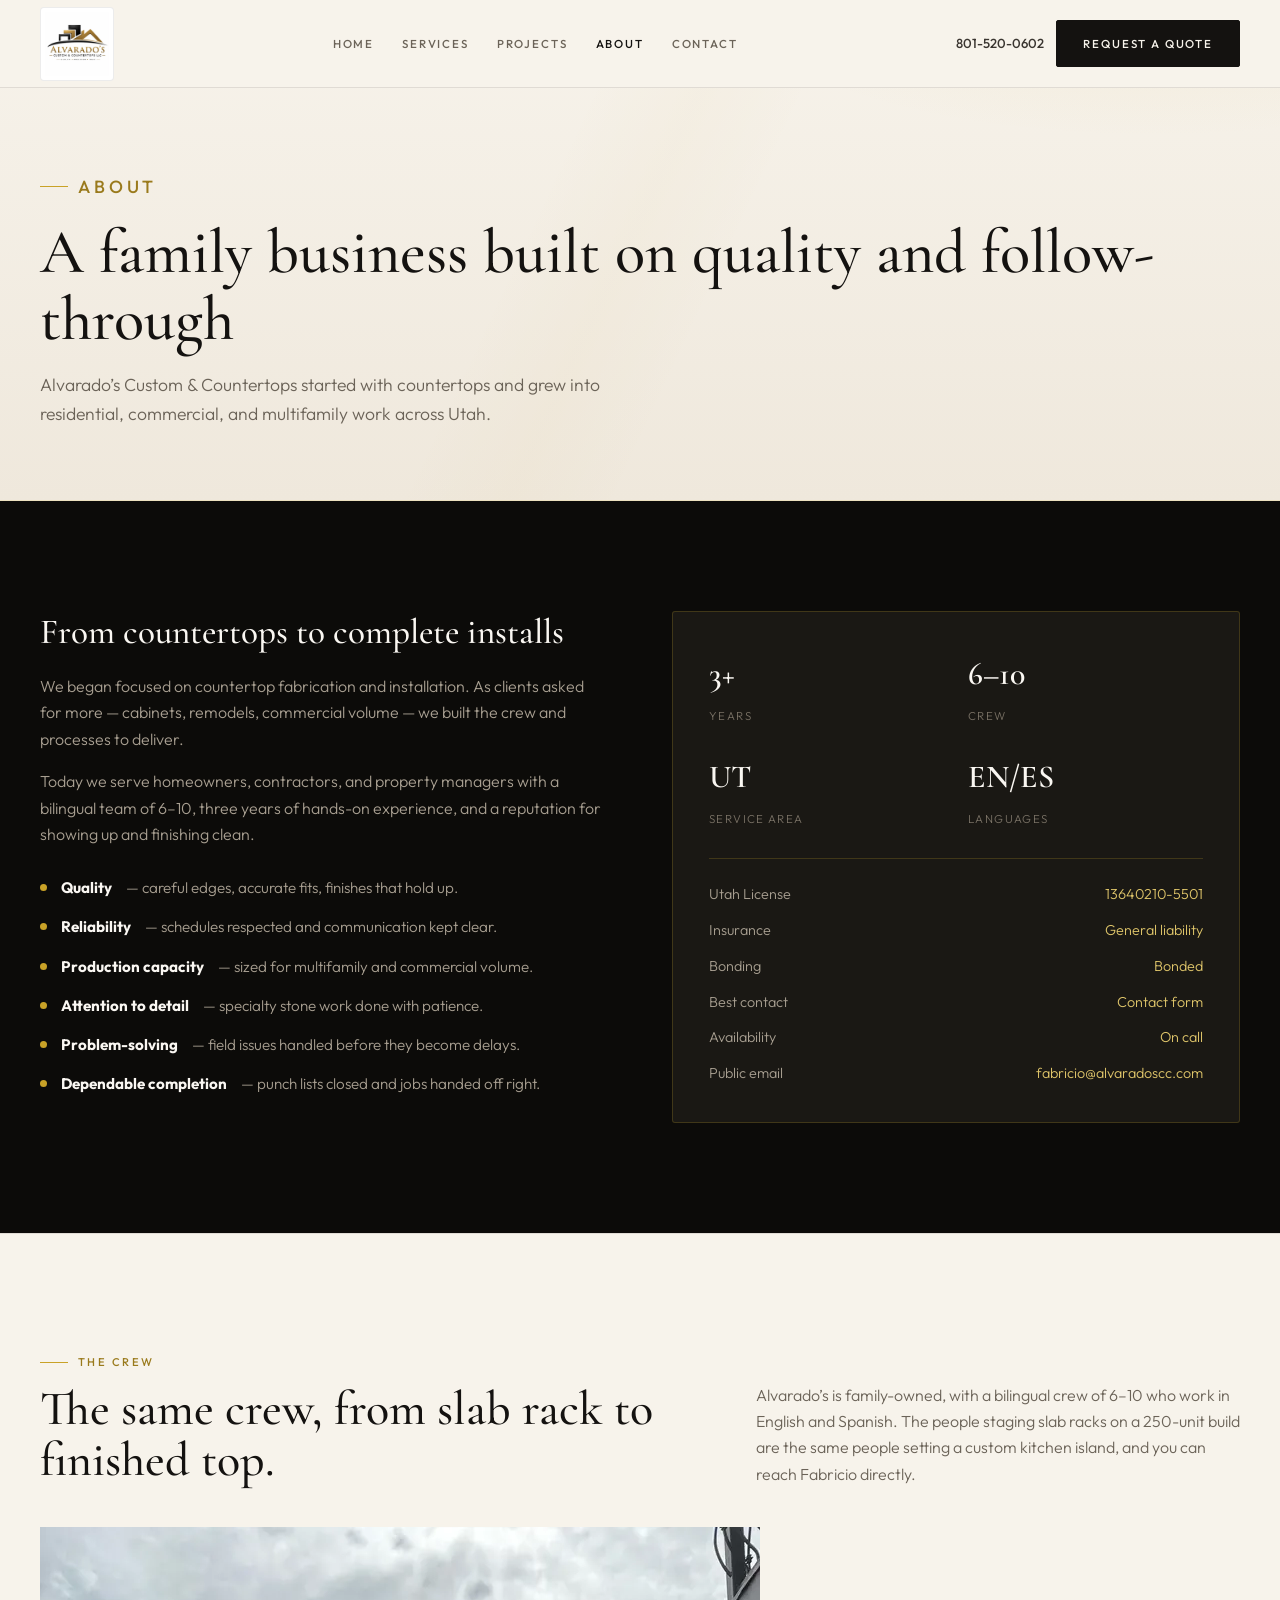
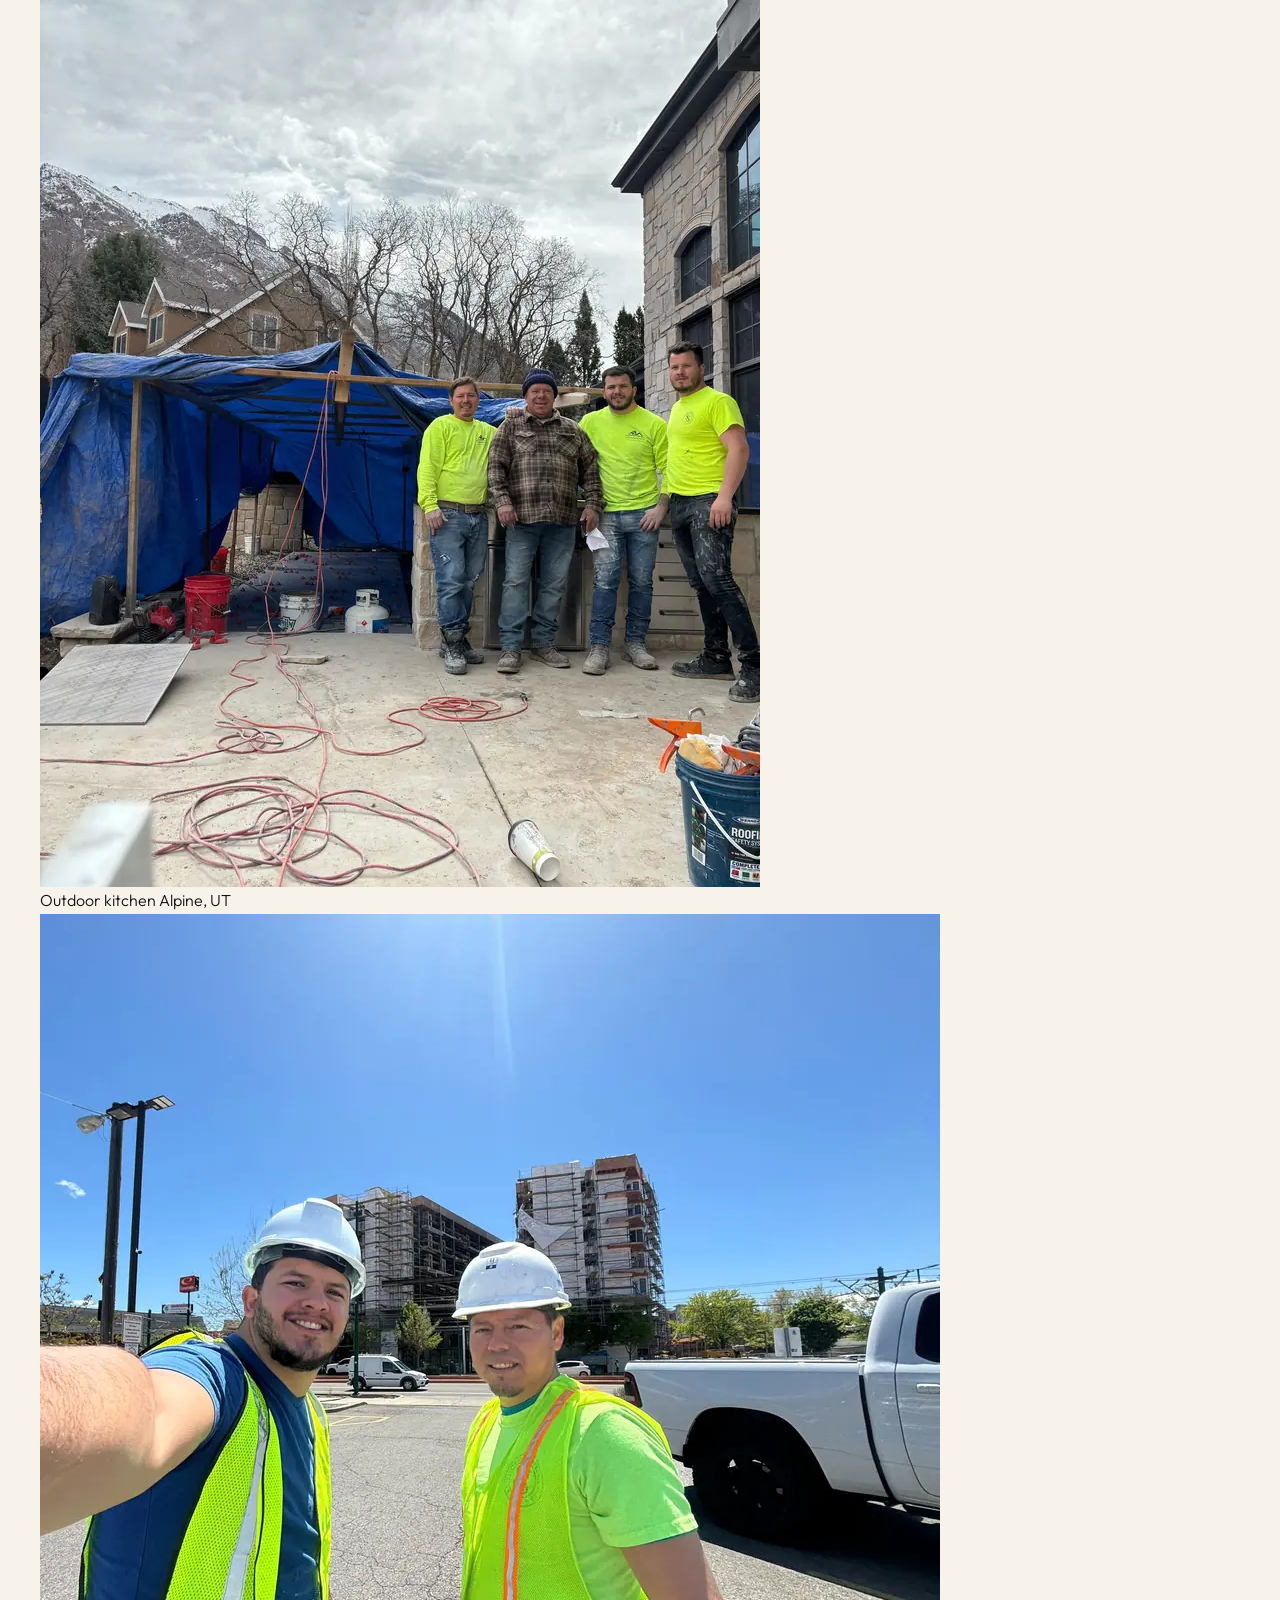
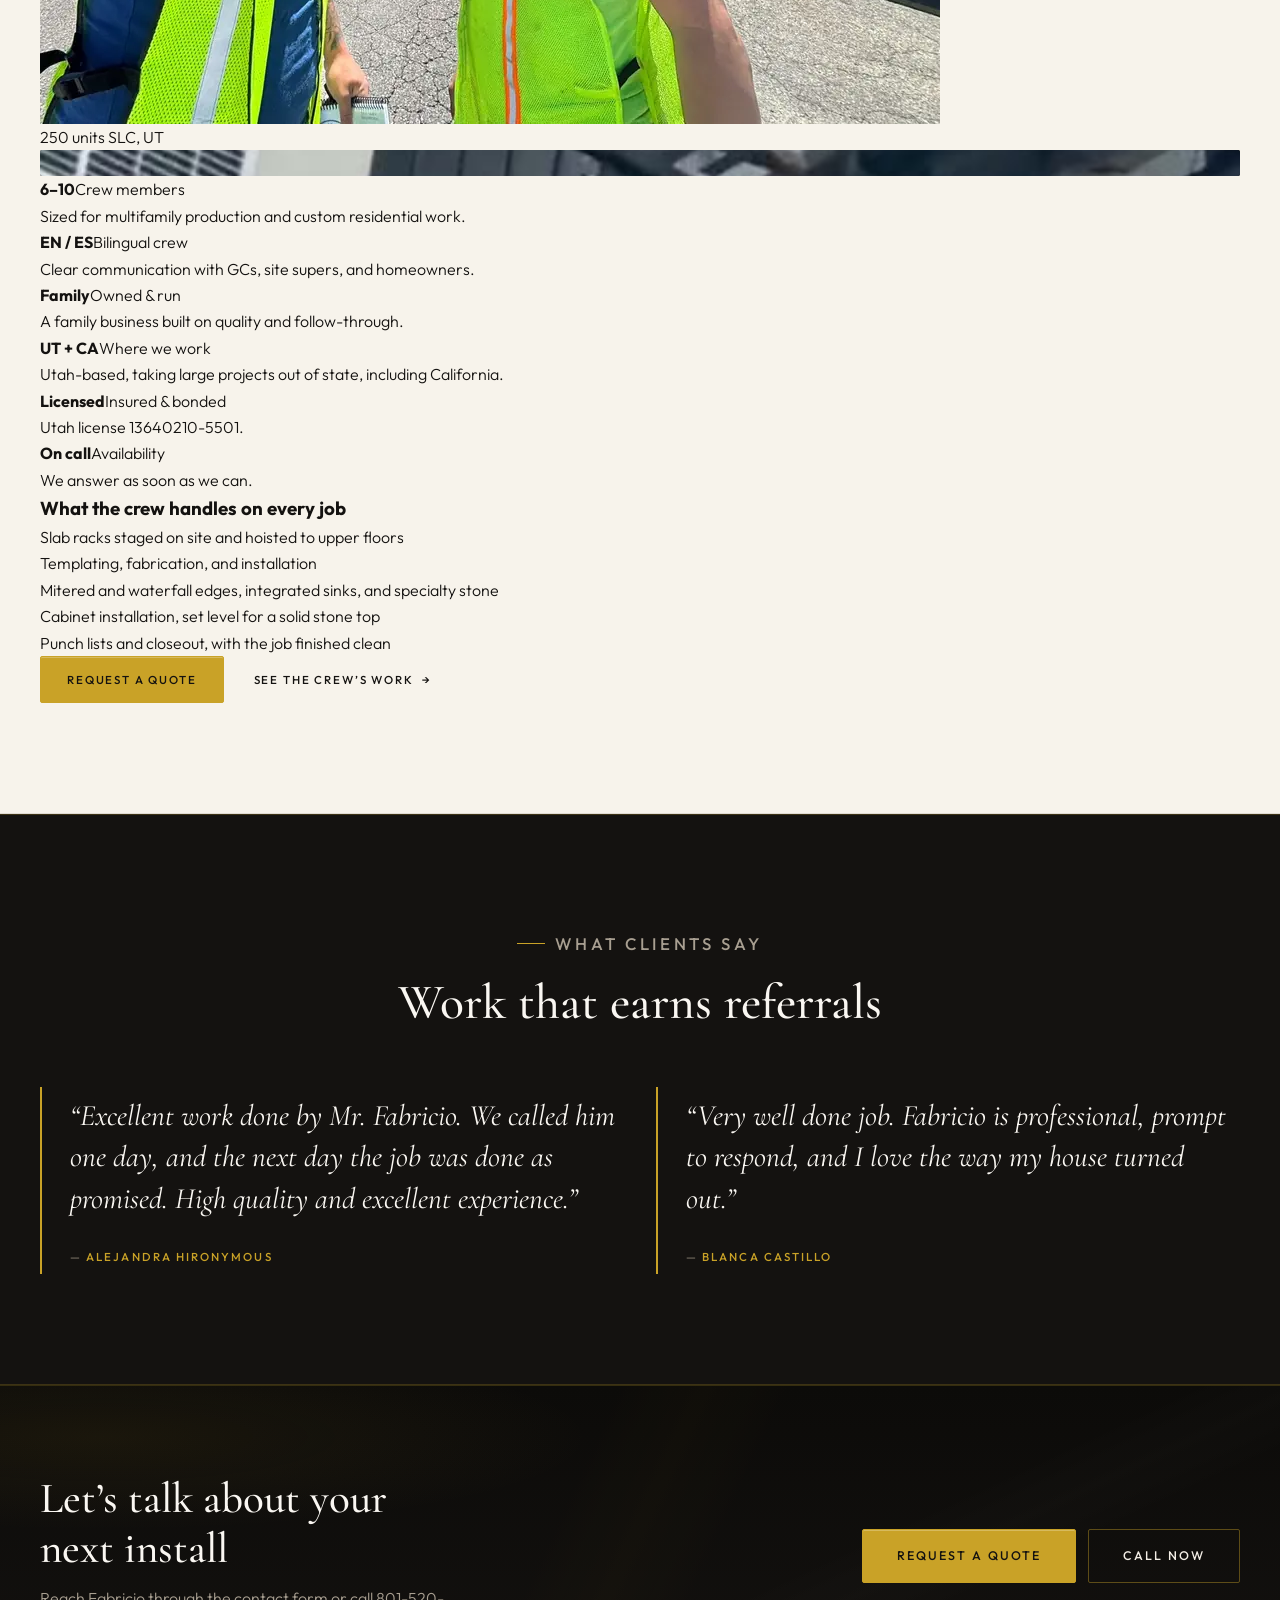
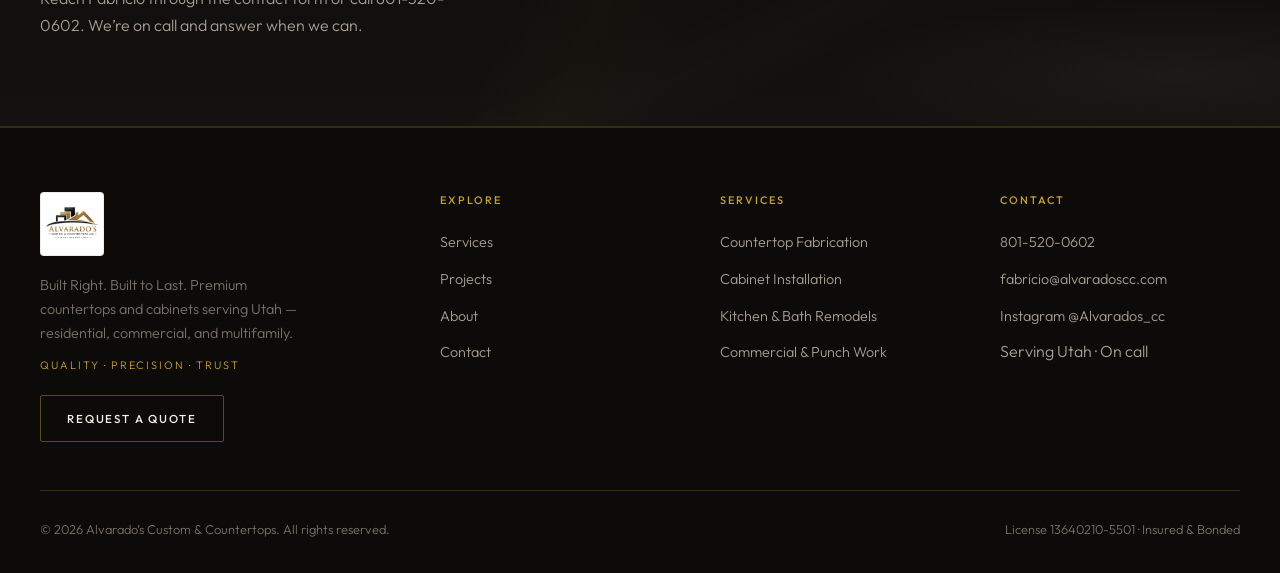
==== commit 51c4d603: "About: add crew section with real crew photos and Logan hoist clip Facts only from the site: family-" ====
--- a/about.html
+++ b/about.html
@@ -4,18 +4,18 @@
   <meta charset="UTF-8">
   <meta name="viewport" content="width=device-width, initial-scale=1.0">
   <title>About | Alvarado’s Custom & Countertops</title>
-  <meta name="description" content="Family-owned Utah countertop and cabinet company. Licensed, insured, bonded. English and Spanish. Built Right. Built to Last.">
+  <meta name="description" content="Family-owned Utah countertop and cabinet company with a bilingual crew of 6–10. Licensed, insured, bonded. English and Spanish. Built Right. Built to Last.">
   <meta name="robots" content="index, follow">
   <link rel="canonical" href="https://alvaradoscc.com/about">
   <meta property="og:type" content="website">
   <meta property="og:site_name" content="Alvarado’s Custom &amp; Countertops">
   <meta property="og:title" content="About — Alvarado’s Custom & Countertops">
-  <meta property="og:description" content="Family-owned Utah countertop and cabinet company. Licensed, insured, bonded. English and Spanish. Built Right. Built to Last.">
+  <meta property="og:description" content="Family-owned Utah countertop and cabinet company with a bilingual crew of 6–10. Licensed, insured, bonded. English and Spanish. Built Right. Built to Last.">
   <meta property="og:url" content="https://alvaradoscc.com/about">
   <meta property="og:locale" content="en_US">
   <meta name="twitter:card" content="summary">
   <meta name="twitter:title" content="About — Alvarado’s Custom & Countertops">
-  <meta name="twitter:description" content="Family-owned Utah countertop and cabinet company. Licensed, insured, bonded. English and Spanish. Built Right. Built to Last.">
+  <meta name="twitter:description" content="Family-owned Utah countertop and cabinet company with a bilingual crew of 6–10. Licensed, insured, bonded. English and Spanish. Built Right. Built to Last.">
   <link rel="icon" href="/favicon.svg" type="image/svg+xml">
   <link rel="preconnect" href="https://fonts.googleapis.com">
   <link rel="preconnect" href="https://fonts.gstatic.com" crossorigin>
@@ -96,6 +96,68 @@
       </div>
     </section>
 
+    <section class="section section-cream ab-crew" id="crew" aria-labelledby="crew-title">
+      <div class="container">
+        <div class="hm-head">
+          <div>
+            <p class="eyebrow">The crew</p>
+            <h2 id="crew-title">The same crew, from slab rack to finished top.</h2>
+          </div>
+          <p class="hm-head-side">Alvarado’s is family-owned, with a bilingual crew of 6–10 who work in English and Spanish. The people staging slab racks on a 250-unit build are the same people setting a custom kitchen island, and you can reach Fabricio directly.</p>
+        </div>
+
+        <div class="ab-crew-media">
+          <figure class="ab-crew-tile ab-crew-tile--lead">
+            <picture>
+              <source srcset="/assets/about/crew-alpine-patio.webp" type="image/webp">
+              <img src="/assets/about/crew-alpine-patio.jpg" alt="Alvarado’s installation crew on the patio of a custom outdoor kitchen job in Alpine, Utah" width="720" height="960" loading="lazy" decoding="async">
+            </picture>
+            <figcaption><span>Outdoor kitchen</span> Alpine, UT</figcaption>
+          </figure>
+          <figure class="ab-crew-tile">
+            <picture>
+              <source srcset="/assets/about/crew-slc-hardhats.webp" type="image/webp">
+              <img src="/assets/about/crew-slc-hardhats.jpg" alt="Two Alvarado’s crew members in hard hats and safety vests at a 250-unit apartment build in Salt Lake City, Utah" width="900" height="810" loading="lazy" decoding="async">
+            </picture>
+            <figcaption><span>250 units</span> SLC, UT</figcaption>
+          </figure>
+          <figure class="ab-crew-tile video-figure">
+            <video class="inline-video" muted loop playsinline preload="none" width="608" height="1080"
+              poster="/assets/projects/logan-180-apartments/slab-rack-hoist-poster.jpg"
+              aria-label="Video: telehandler hoisting a loaded rack of countertop slabs to an upper-floor balcony at a 180-unit apartment project in Logan, Utah">
+              <source src="/assets/projects/logan-180-apartments/slab-rack-hoist.mp4" type="video/mp4">
+            </video>
+            <figcaption><span>180 units</span> Logan, UT</figcaption>
+          </figure>
+        </div>
+
+        <div class="ab-crew-body">
+          <ul class="ab-crew-facts">
+            <li><strong>6–10</strong><span>Crew members</span><p>Sized for multifamily production and custom residential work.</p></li>
+            <li><strong>EN / ES</strong><span>Bilingual crew</span><p>Clear communication with GCs, site supers, and homeowners.</p></li>
+            <li><strong>Family</strong><span>Owned &amp; run</span><p>A family business built on quality and follow-through.</p></li>
+            <li><strong>UT + CA</strong><span>Where we work</span><p>Utah-based, taking large projects out of state, including California.</p></li>
+            <li><strong>Licensed</strong><span>Insured &amp; bonded</span><p>Utah license 13640210-5501.</p></li>
+            <li><strong>On call</strong><span>Availability</span><p>We answer as soon as we can.</p></li>
+          </ul>
+          <div class="ab-crew-handles">
+            <h3>What the crew handles on every job</h3>
+            <ul class="ab-crew-checks">
+              <li>Slab racks staged on site and hoisted to upper floors</li>
+              <li>Templating, fabrication, and installation</li>
+              <li>Mitered and waterfall edges, integrated sinks, and specialty stone</li>
+              <li>Cabinet installation, set level for a solid stone top</li>
+              <li>Punch lists and closeout, with the job finished clean</li>
+            </ul>
+            <div class="ab-crew-actions">
+              <a class="btn btn-primary" href="/contact">Request a Quote</a>
+              <a class="btn ab-crew-link" href="/projects">See the crew’s work <span aria-hidden="true">&rarr;</span></a>
+            </div>
+          </div>
+        </div>
+      </div>
+    </section>
+
     <section class="section section-alt">
       <div class="container">
         <div class="section-header centered">
--- a/css/styles.css
+++ b/css/styles.css
@@ -1436,3 +1436,1165 @@
   clip: rect(0,0,0,0);
   border: 0;
 }
+
+/* ========== REAL PROJECT PHOTOS ========== */
+.frame-stage img,
+.frame-photo {
+  position: absolute;
+  inset: 0;
+  width: 100%;
+  height: 100%;
+  object-fit: cover;
+  display: block;
+}
+.frame-stage.has-photo {
+  background: var(--bg-soft);
+}
+.frame-stage.has-photo .frame-mat {
+  border-color: rgba(255,255,255,0.18);
+}
+.frame-stage.has-photo .frame-mat::after {
+  border-color: rgba(201,162,39,0.22);
+}
+
+.project-feature {
+  margin-bottom: 48px;
+  background: #fff;
+  border: 1px solid var(--border-cream);
+  border-radius: 3px;
+  overflow: hidden;
+  box-shadow: var(--shadow-soft);
+}
+.project-feature-head {
+  padding: 32px 32px 24px;
+}
+.project-feature-head .project-tag {
+  display: inline-block;
+  font-size: 0.65rem;
+  letter-spacing: 0.16em;
+  text-transform: uppercase;
+  color: var(--accent-dark);
+  margin-bottom: 12px;
+  font-weight: 500;
+}
+.project-feature-head h2 {
+  font-family: var(--font-display);
+  font-size: clamp(1.9rem, 3.5vw, 2.6rem);
+  font-weight: 500;
+  color: var(--ink);
+  line-height: 1.15;
+  margin-bottom: 12px;
+}
+.project-feature-head p {
+  color: var(--ink-muted);
+  font-size: 1.02rem;
+  max-width: 62ch;
+}
+
+.photo-mosaic {
+  display: grid;
+  grid-template-columns: 1.4fr 1fr;
+  grid-template-rows: 1fr 1fr;
+  gap: 8px;
+  padding: 0 8px 8px;
+  min-height: 420px;
+}
+.photo-mosaic figure {
+  position: relative;
+  margin: 0;
+  overflow: hidden;
+  border-radius: 2px;
+  background: var(--cream-deep);
+  min-height: 180px;
+}
+.photo-mosaic .mosaic-hero {
+  grid-row: 1 / 3;
+  min-height: 400px;
+}
+.photo-mosaic img {
+  width: 100%;
+  height: 100%;
+  object-fit: cover;
+  display: block;
+  transition: transform 0.45s ease;
+}
+.photo-mosaic figure:hover img {
+  transform: scale(1.03);
+}
+.photo-mosaic figcaption {
+  position: absolute;
+  left: 0; right: 0; bottom: 0;
+  padding: 28px 14px 12px;
+  background: linear-gradient(transparent, rgba(12,11,9,0.72));
+  color: var(--cream);
+  font-size: 0.68rem;
+  letter-spacing: 0.12em;
+  text-transform: uppercase;
+  font-weight: 500;
+}
+
+.gallery-stack {
+  display: grid;
+  gap: 22px;
+}
+.gallery-stack .gallery {
+  grid-template-columns: 1fr;
+}
+.gallery-aside {
+  display: grid;
+  grid-template-columns: 1fr;
+  gap: 22px;
+  max-width: 480px;
+}
+@media (min-width: 900px) {
+  .projects-layout {
+    display: grid;
+    grid-template-columns: 1fr;
+    gap: 40px;
+  }
+}
+
+.home-project-card {
+  display: grid;
+  grid-template-columns: 1.2fr 0.8fr;
+  gap: 22px;
+  align-items: stretch;
+}
+.home-project-card .gallery-frame {
+  margin: 0;
+}
+@media (max-width: 800px) {
+  .photo-mosaic {
+    grid-template-columns: 1fr;
+    grid-template-rows: auto;
+    min-height: 0;
+  }
+  .photo-mosaic .mosaic-hero {
+    grid-row: auto;
+    min-height: 260px;
+    aspect-ratio: 16 / 11;
+  }
+  .photo-mosaic figure {
+    aspect-ratio: 16 / 11;
+    min-height: 0;
+  }
+  .home-project-card {
+    grid-template-columns: 1fr;
+  }
+  .project-feature-head { padding: 24px 20px 18px; }
+}
+a.frame-stage {
+  display: block;
+  color: inherit;
+}
+.section-cream .card-link { color: var(--accent-dark); }
+.section-cream .gallery-frame.featured .frame-stage.has-photo {
+  min-height: 360px;
+}
+
+.gallery-pair {
+  grid-template-columns: 1fr 1fr;
+}
+.frame-stage.portrait {
+  aspect-ratio: 4 / 5;
+}
+.gallery-frame .frame-stage.portrait {
+  min-height: 0;
+}
+@media (max-width: 800px) {
+  .gallery-pair { grid-template-columns: 1fr; }
+}
+
+/* Before / After project layout */
+.before-after { padding: 0 8px 8px; }
+.ba-label {
+  display: inline-block;
+  margin: 0 0 10px 8px;
+  padding: 5px 12px;
+  font-size: 0.65rem;
+  letter-spacing: 0.18em;
+  text-transform: uppercase;
+  font-weight: 600;
+  color: var(--ink);
+  background: var(--cream-muted);
+  border: 1px solid var(--border-cream);
+}
+.ba-mosaic {
+  grid-template-columns: 1.35fr 1fr;
+  grid-template-rows: 1fr 1fr;
+  min-height: 380px;
+}
+.ba-mosaic .mosaic-hero { grid-row: 1 / 3; }
+.ba-mosaic .after-slot {
+  grid-column: 2;
+  grid-row: 2;
+  display: flex;
+  flex-direction: column;
+  align-items: flex-start;
+  justify-content: flex-end;
+  gap: 8px;
+  min-height: 160px;
+  padding: 22px;
+  border: 1px dashed rgba(20,18,16,0.22);
+  border-radius: 2px;
+  background:
+    repeating-linear-gradient(
+      -45deg,
+      transparent,
+      transparent 8px,
+      rgba(20,18,16,0.03) 8px,
+      rgba(20,18,16,0.03) 16px
+    ),
+    var(--cream-deep);
+}
+.after-slot-kicker {
+  font-size: 0.65rem;
+  letter-spacing: 0.18em;
+  text-transform: uppercase;
+  color: var(--accent-dark);
+  font-weight: 600;
+}
+.after-slot p {
+  margin: 0;
+  font-family: var(--font-display);
+  font-size: 1.25rem;
+  font-style: italic;
+  color: var(--ink-muted);
+  line-height: 1.3;
+}
+.photo-badge {
+  position: absolute;
+  top: 14px;
+  left: 14px;
+  z-index: 2;
+  padding: 5px 10px;
+  font-size: 0.62rem;
+  letter-spacing: 0.16em;
+  text-transform: uppercase;
+  font-weight: 600;
+  color: var(--cream);
+  background: rgba(12,11,9,0.72);
+  border: 1px solid rgba(247,243,235,0.2);
+}
+@media (max-width: 800px) {
+  .ba-mosaic {
+    grid-template-columns: 1fr;
+    grid-template-rows: auto;
+    min-height: 0;
+  }
+  .ba-mosaic .mosaic-hero { grid-row: auto; }
+  .ba-mosaic .after-slot { grid-column: auto; grid-row: auto; min-height: 120px; }
+}
+
+.logan-mosaic {
+  grid-template-columns: 1.2fr 0.8fr;
+  grid-template-rows: 1fr;
+  min-height: 360px;
+}
+.logan-mosaic .mosaic-hero {
+  grid-row: 1;
+  min-height: 360px;
+  aspect-ratio: 3 / 4;
+}
+.logan-mosaic .logan-video-slot {
+  grid-column: 2;
+  grid-row: 1;
+  min-height: 360px;
+  justify-content: center;
+}
+@media (max-width: 800px) {
+  .logan-mosaic {
+    grid-template-columns: 1fr;
+  }
+  .logan-mosaic .mosaic-hero {
+    aspect-ratio: 3 / 4;
+    min-height: 0;
+  }
+  .logan-mosaic .logan-video-slot {
+    grid-column: auto;
+    min-height: 120px;
+  }
+}
+
+/* 4-photo mosaic: tall hero + wide + two */
+.mosaic-4 {
+  grid-template-columns: 1.15fr 1fr 1fr;
+  grid-template-rows: auto auto;
+  min-height: 0;
+}
+.mosaic-4 .m4-hero { grid-column: 1; grid-row: 1 / 3; min-height: 0; }
+.mosaic-4 .m4-wide { grid-column: 2 / 4; grid-row: 1; aspect-ratio: 4 / 3; min-height: 0; }
+.mosaic-4 figure:not(.m4-hero):not(.m4-wide) { aspect-ratio: 3 / 4; min-height: 0; }
+@media (max-width: 800px) {
+  .mosaic-4 { grid-template-columns: 1fr 1fr; }
+  .mosaic-4 .m4-hero { grid-column: 1 / 3; grid-row: auto; aspect-ratio: 3 / 4; }
+  .mosaic-4 .m4-wide { grid-column: 1 / 3; grid-row: auto; }
+}
+
+/* 6-photo mosaic: large hero + two side + three-up bottom row */
+.mosaic-6m {
+  grid-template-columns: repeat(6, 1fr);
+  grid-template-rows: auto;
+  min-height: 0;
+}
+.mosaic-6m figure { aspect-ratio: 4 / 3; min-height: 0; }
+.mosaic-6m .m6-hero { grid-column: 1 / 5; grid-row: 1 / 3; aspect-ratio: auto; }
+.mosaic-6m figure:not(.m6-hero):not(.m6-bottom) { grid-column: 5 / 7; }
+.mosaic-6m .m6-bottom { grid-column: span 2; aspect-ratio: 4 / 5; }
+@media (max-width: 800px) {
+  .mosaic-6m { grid-template-columns: 1fr 1fr; }
+  .mosaic-6m .m6-hero { grid-column: 1 / 3; grid-row: auto; aspect-ratio: 4 / 3; }
+  .mosaic-6m figure:not(.m6-hero):not(.m6-bottom) { grid-column: span 1; }
+  .mosaic-6m .m6-bottom { grid-column: span 1; }
+  .mosaic-6m .m6-vanity { grid-column: 1 / 3; aspect-ratio: 4 / 3; }
+}
+
+/* 2-photo mosaic */
+.mosaic-2 {
+  grid-template-columns: 3fr 4fr;
+  grid-template-rows: auto;
+  min-height: 0;
+}
+.mosaic-2 figure { min-height: 0; }
+.mosaic-2 .m2-lead { aspect-ratio: 3 / 4; }
+.mosaic-2-even { grid-template-columns: 1fr 1fr; }
+.mosaic-2-even figure { aspect-ratio: 4 / 5; }
+@media (max-width: 800px) {
+  .mosaic-2 { grid-template-columns: 1fr; }
+  .mosaic-2 figure { aspect-ratio: 4 / 3; }
+  .mosaic-2 .m2-lead { aspect-ratio: 3 / 4; }
+  .mosaic-2-even { grid-template-columns: 1fr 1fr; }
+  .mosaic-2-even figure { aspect-ratio: 3 / 4; }
+}
+
+/* Project status */
+.tag-row {
+  display: flex;
+  align-items: center;
+  flex-wrap: wrap;
+  gap: 10px 14px;
+  margin-bottom: 12px;
+}
+.tag-row .project-tag { margin-bottom: 0; }
+.status-badge {
+  display: inline-flex;
+  align-items: center;
+  gap: 8px;
+  padding: 5px 12px;
+  font-size: 0.62rem;
+  letter-spacing: 0.18em;
+  text-transform: uppercase;
+  font-weight: 600;
+  color: var(--ink);
+  background: rgba(201, 162, 39, 0.14);
+  border: 1px solid var(--accent);
+  border-radius: 999px;
+}
+.status-badge::before {
+  content: "";
+  width: 7px;
+  height: 7px;
+  border-radius: 50%;
+  background: var(--accent);
+}
+
+/* Single-photo split layout */
+.project-split {
+  display: grid;
+  grid-template-columns: 1fr 1fr;
+  align-items: center;
+}
+.project-split .project-feature-head { padding: 40px; }
+.split-photo { padding: 8px; }
+.split-photo figure {
+  position: relative;
+  margin: 0;
+  overflow: hidden;
+  border-radius: 2px;
+  aspect-ratio: 1536 / 1824;
+  background: var(--cream-deep);
+}
+.split-photo img { width: 100%; height: 100%; object-fit: cover; display: block; transition: transform 0.45s ease; }
+.split-photo figure:hover img { transform: scale(1.03); }
+.split-photo figcaption {
+  position: absolute; left: 0; right: 0; bottom: 0;
+  padding: 28px 14px 12px;
+  background: linear-gradient(transparent, rgba(12,11,9,0.72));
+  color: var(--cream);
+  font-size: 0.68rem; letter-spacing: 0.12em; text-transform: uppercase; font-weight: 500;
+}
+@media (max-width: 800px) {
+  .project-split { grid-template-columns: 1fr; }
+  .project-split .project-feature-head { padding: 24px 20px 18px; }
+}
+
+/* West Jordan: wide lead, 3 details, wide room */
+.mosaic-wj {
+  display: grid;
+  grid-template-columns: repeat(3, 1fr);
+  grid-template-rows: none;
+  grid-auto-rows: auto;
+  min-height: 0;
+  gap: 8px;
+}
+.mosaic-wj figure { aspect-ratio: 4 / 3; min-height: 0; }
+.mosaic-wj .wj-wide { grid-column: 1 / -1; aspect-ratio: 2 / 1; }
+@media (max-width: 800px) {
+  .mosaic-wj { grid-template-columns: 1fr; }
+  .mosaic-wj .wj-wide { aspect-ratio: 3 / 2; }
+}
+
+/* Equal-height rows sized by each photo's aspect (--ar) */
+.photo-mosaic.mrows {
+  display: flex;
+  flex-direction: column;
+  grid-template-rows: none;
+  min-height: 0;
+  gap: 8px;
+}
+.mrow { display: flex; gap: 8px; }
+.mrow figure { flex: var(--ar, 1) 1 0; aspect-ratio: var(--ar, 1); min-height: 0; }
+
+/* Commons: lead over perimeter, tall island at right */
+.photo-mosaic.mosaic-commons {
+  grid-template-columns: 1fr 1.18fr;
+  grid-template-rows: auto auto;
+  min-height: 0;
+}
+.mosaic-commons .cm-lead { grid-column: 1; grid-row: 1; aspect-ratio: 1800 / 1484; min-height: 0; }
+.mosaic-commons .cm-perim { grid-column: 1; grid-row: 2; aspect-ratio: 4 / 3; min-height: 0; }
+.mosaic-commons .cm-tall { grid-column: 2; grid-row: 1 / 3; }
+.mosaic-commons .cm-tall img { position: absolute; inset: 0; }
+@media (max-width: 800px) {
+  .mrow { flex-direction: column; }
+  .mrow figure { flex: none; width: 100%; }
+  .photo-mosaic.mosaic-commons { grid-template-columns: 1fr; grid-template-rows: none; }
+  .mosaic-commons .cm-lead, .mosaic-commons .cm-perim, .mosaic-commons .cm-tall { grid-column: auto; grid-row: auto; }
+  .mosaic-commons .cm-tall { aspect-ratio: 3 / 4; }
+}
+
+/* Inline project videos */
+.video-figure { position: relative; margin: 0; overflow: hidden; border-radius: 2px; background: var(--ink); }
+.video-figure video { position: absolute; inset: 0; width: 100%; height: 100%; object-fit: cover; display: block; }
+.video-figure figcaption { z-index: 1; pointer-events: none; }
+.video-figure video[controls] + figcaption { display: none; }
+.logan-mosaic { grid-template-columns: 1fr 0.75fr; }
+.logan-mosaic .logan-video { grid-column: 2; grid-row: 1; min-height: 360px; }
+
+/* Puerto Vallarta: before stack beside after video */
+.pv-ba { display: grid; grid-template-columns: 1fr 0.84fr; gap: 8px; align-items: stretch; }
+.pv-col { display: flex; flex-direction: column; min-width: 0; }
+.photo-mosaic.pv-stack {
+  display: grid; grid-template-columns: 1fr; grid-template-rows: none;
+  gap: 8px; padding: 0; min-height: 0;
+}
+.pv-stack figure:not(.video-figure) { aspect-ratio: 4 / 3; min-height: 0; }
+.photo-mosaic.pv-after { flex: 1; grid-template-rows: 1fr; }
+.pv-after .video-figure { min-height: 0; height: 100%; }
+.ba-label-after { background: var(--ink); color: var(--cream); border-color: var(--ink); }
+@media (max-width: 800px) {
+  .logan-mosaic .logan-video { grid-column: auto; grid-row: auto; aspect-ratio: 9 / 16; min-height: 0; max-height: 82vh; }
+  .pv-ba { grid-template-columns: 1fr; gap: 18px; }
+  .pv-after .video-figure { aspect-ratio: 9 / 16; height: auto; max-height: 82vh; }
+}
+.pv-col .ba-label { align-self: flex-start; }
+@media (max-width: 800px) {
+  .logan-mosaic { grid-template-columns: 1fr; grid-template-rows: none; min-height: 0; }
+  .logan-mosaic .mosaic-hero { min-height: 0; }
+}
+
+/* ========== PROJECTS PAGE: intro, featured, more ========== */
+.pj-hero { padding: calc(var(--nav-h) + 64px) 0 0; }
+.pj-hero h1 { max-width: 20ch; }
+.pj-hero h1 em { font-style: italic; color: var(--accent-dark); }
+.pj-hero .pj-hero-lead { max-width: 62ch; font-size: 1.12rem; }
+.pj-hero-ctas { display: flex; flex-wrap: wrap; gap: 12px; margin-top: 28px; }
+.pj-cred {
+  display: grid;
+  grid-template-columns: auto repeat(5, minmax(0, 1fr));
+  align-items: stretch;
+  margin-top: 52px;
+  border-top: 1px solid var(--border-cream);
+}
+.pj-cred li {
+  display: flex;
+  flex-direction: column;
+  justify-content: center;
+  gap: 4px;
+  padding: 20px 22px;
+  border-left: 1px solid var(--border-cream);
+}
+.pj-cred li.pj-cred-label {
+  border-left: 0;
+  padding-left: 0;
+  font-size: 0.64rem;
+  letter-spacing: 0.2em;
+  text-transform: uppercase;
+  font-weight: 600;
+  color: var(--accent-dark);
+  white-space: nowrap;
+}
+.pj-cred strong {
+  font-family: var(--font-display);
+  font-size: 1.65rem;
+  font-weight: 500;
+  line-height: 1;
+  color: var(--ink);
+  white-space: nowrap;
+}
+.pj-cred span {
+  font-size: 0.64rem;
+  letter-spacing: 0.14em;
+  text-transform: uppercase;
+  color: var(--ink-muted);
+  white-space: nowrap;
+}
+
+.section.pj-featured { padding: 72px 0 96px; }
+.pj-head {
+  display: flex;
+  align-items: flex-end;
+  justify-content: space-between;
+  gap: 24px 48px;
+  margin-bottom: 36px;
+}
+.pj-head .eyebrow { margin-bottom: 12px; }
+.pj-head h2 {
+  font-family: var(--font-display);
+  font-size: clamp(2rem, 3.6vw, 2.8rem);
+  font-weight: 500;
+  line-height: 1.1;
+  color: var(--ink);
+}
+.pj-head > p { color: var(--ink-muted); max-width: 40ch; }
+
+/* Featured entries */
+.pj-feat {
+  display: grid;
+  grid-template-columns: minmax(0, 1.6fr) minmax(0, 1fr);
+  background: #fff;
+  border: 1px solid var(--border-cream);
+  border-radius: 3px;
+  overflow: hidden;
+  box-shadow: var(--shadow-soft);
+  scroll-margin-top: calc(var(--nav-h) + 16px);
+}
+.pj-feat + .pj-feat { margin-top: 32px; }
+.pj-feat--flip { grid-template-columns: minmax(0, 1fr) minmax(0, 1.6fr); }
+.pj-feat--flip .pj-feat-media { order: 2; }
+.pj-feat-media { display: grid; gap: 8px; padding: 8px; align-content: center; }
+.pj-feat-media figure,
+.pcard-media figure {
+  position: relative;
+  margin: 0;
+  overflow: hidden;
+  border-radius: 2px;
+  background: var(--cream-deep);
+  min-height: 0;
+}
+.pj-feat-media picture,
+.pcard-media picture { position: absolute; inset: 0; display: block; }
+.pj-feat-media img,
+.pcard-media img {
+  width: 100%;
+  height: 100%;
+  object-fit: cover;
+  display: block;
+  transition: transform 0.5s ease;
+}
+.pj-feat-media figure:hover img,
+.pcard-media figure:hover img { transform: scale(1.03); }
+.pj-feat-media figcaption,
+.pcard-media figcaption {
+  position: absolute;
+  left: 0; right: 0; bottom: 0;
+  z-index: 1;
+  padding: 28px 14px 12px;
+  background: linear-gradient(transparent, rgba(12,11,9,0.72));
+  color: var(--cream);
+  font-size: 0.66rem;
+  letter-spacing: 0.12em;
+  text-transform: uppercase;
+  font-weight: 500;
+  pointer-events: none;
+}
+.pj-ba-badge { pointer-events: none; }
+.pj-ba-after { background: var(--accent); color: var(--ink); border-color: var(--accent); }
+
+/* Tall lead + two stacked */
+.fm-stack { grid-template-columns: minmax(0, 1fr) minmax(0, var(--tallw, .844fr)); }
+.fm-stack.fm-tall-left { grid-template-columns: minmax(0, var(--tallw, .844fr)) minmax(0, 1fr); }
+.fm-stack > .fm-s1, .fm-stack > .fm-s2 { aspect-ratio: var(--stack-ar, 4 / 3); grid-column: 1; }
+.fm-stack > .fm-s1 { grid-row: 1; }
+.fm-stack > .fm-s2 { grid-row: 2; }
+.fm-stack > .fm-tall { grid-column: 2; grid-row: 1 / span 2; }
+.fm-stack.fm-tall-left > .fm-s1, .fm-stack.fm-tall-left > .fm-s2 { grid-column: 2; }
+.fm-stack.fm-tall-left > .fm-tall { grid-column: 1; }
+.fm-thumbs {
+  grid-column: 1 / -1;
+  display: grid;
+  grid-template-columns: repeat(var(--n, 3), minmax(0, 1fr));
+  gap: 8px;
+}
+.fm-thumbs figure { aspect-ratio: 4 / 3; }
+.fm-thumbs figcaption { padding: 20px 10px 8px; font-size: 0.6rem; }
+
+/* Natural-ratio rows */
+.fm-rows { display: flex; flex-direction: column; justify-content: center; }
+.fm-row { display: flex; gap: 8px; }
+.fm-row figure { flex: var(--ar, 1) 1 0; aspect-ratio: var(--ar, 1); }
+
+.pj-feat-body {
+  display: flex;
+  flex-direction: column;
+  justify-content: center;
+  padding: 40px 40px 36px;
+}
+.pj-audience {
+  align-self: flex-start;
+  display: inline-flex;
+  align-items: center;
+  gap: 8px;
+  margin-bottom: 18px;
+  padding: 6px 13px;
+  font-size: 0.62rem;
+  letter-spacing: 0.18em;
+  text-transform: uppercase;
+  font-weight: 600;
+  border-radius: 999px;
+}
+.pj-audience::before { content: ""; width: 7px; height: 7px; border-radius: 50%; background: currentColor; }
+.pj-audience--pro { color: var(--ink); background: rgba(201,162,39,0.16); border: 1px solid var(--accent); }
+.pj-audience--pro::before { background: var(--accent); }
+.pj-audience--home { color: var(--cream); background: var(--ink); border: 1px solid var(--ink); }
+.pj-audience--home::before { background: var(--accent); }
+.pj-feat-body .project-tag { color: var(--accent-dark); font-size: 0.64rem; margin-bottom: 8px; }
+.pj-feat-body h3 {
+  font-family: var(--font-display);
+  font-size: clamp(1.85rem, 2.6vw, 2.4rem);
+  font-weight: 500;
+  line-height: 1.12;
+  color: var(--ink);
+  margin-bottom: 14px;
+}
+.pj-stat { display: flex; align-items: center; gap: 14px; margin: 2px 0 16px; }
+.pj-stat strong {
+  font-family: var(--font-display);
+  font-size: clamp(3.4rem, 5.5vw, 4.4rem);
+  font-weight: 500;
+  line-height: 0.9;
+  color: var(--accent-dark);
+}
+.pj-stat span {
+  max-width: 15ch;
+  font-size: 0.68rem;
+  letter-spacing: 0.14em;
+  text-transform: uppercase;
+  line-height: 1.5;
+  color: var(--ink-muted);
+  font-weight: 500;
+}
+.pj-lede { color: var(--ink-soft); font-size: 1.04rem; margin-bottom: 20px; }
+.pj-specs {
+  display: grid;
+  gap: 8px;
+  margin-bottom: 18px;
+  padding: 16px 0;
+  border-block: 1px solid var(--border-cream);
+  font-size: 0.9rem;
+}
+.pj-specs div { display: grid; grid-template-columns: 6.5rem minmax(0, 1fr); gap: 12px; }
+.pj-specs dt {
+  padding-top: 3px;
+  font-size: 0.6rem;
+  letter-spacing: 0.16em;
+  text-transform: uppercase;
+  font-weight: 600;
+  color: var(--accent-dark);
+}
+.pj-specs dd { color: var(--ink); line-height: 1.45; }
+.pj-notes { margin-bottom: 24px; color: var(--ink-muted); font-size: 0.9rem; }
+.pj-notes summary {
+  display: inline-flex;
+  align-items: center;
+  gap: 8px;
+  cursor: pointer;
+  list-style: none;
+  font-size: 0.64rem;
+  letter-spacing: 0.16em;
+  text-transform: uppercase;
+  font-weight: 600;
+  color: var(--ink-soft);
+}
+.pj-notes summary::-webkit-details-marker { display: none; }
+.pj-notes summary::after { content: "+"; font-size: 1rem; line-height: 1; color: var(--accent-dark); }
+.pj-notes[open] summary::after { content: "\2212"; }
+.pj-notes summary:hover { color: var(--accent-dark); }
+.pj-notes p { margin-top: 10px; }
+.pj-cta { align-self: flex-start; }
+
+/* More projects */
+.section.pj-more { background: var(--cream-deep); padding: 88px 0 96px; }
+.pj-group + .pj-group { margin-top: 56px; }
+.pj-group { scroll-margin-top: calc(var(--nav-h) + 16px); }
+.pj-group-head {
+  display: flex;
+  align-items: baseline;
+  justify-content: space-between;
+  gap: 16px;
+  padding-bottom: 14px;
+  margin-bottom: 22px;
+  border-bottom: 1px solid rgba(20,18,16,0.14);
+}
+.pj-group-head h3 { font-family: var(--font-display); font-size: 1.75rem; font-weight: 500; color: var(--ink); }
+.pj-group-head span { font-size: 0.64rem; letter-spacing: 0.16em; text-transform: uppercase; color: var(--ink-muted); }
+.pj-grid { display: grid; grid-template-columns: repeat(3, minmax(0, 1fr)); gap: 20px; }
+.pcard {
+  display: flex;
+  flex-direction: column;
+  background: #fff;
+  border: 1px solid var(--border-cream);
+  border-radius: 3px;
+  overflow: hidden;
+  box-shadow: 0 8px 24px rgba(20,18,16,0.05);
+  scroll-margin-top: calc(var(--nav-h) + 16px);
+}
+.pcard-media { display: grid; gap: 6px; padding: 6px; }
+.pcard-lead { aspect-ratio: 4 / 3; }
+.pcard-lead.pcard-lead--tall { aspect-ratio: 1 / 1; }
+.pcard-thumbs { display: grid; grid-template-columns: repeat(var(--n, 3), minmax(0, 1fr)); gap: 6px; }
+.pcard-thumbs figure { aspect-ratio: var(--thumb-ar, 1); }
+.pcard-thumbs figcaption {
+  position: absolute !important;
+  width: 1px; height: 1px; padding: 0 !important;
+  overflow: hidden; clip: rect(0 0 0 0); white-space: nowrap;
+}
+.pcard-pair { grid-template-columns: 1fr 1fr; }
+.pcard-pair figure { aspect-ratio: 2 / 3; }
+.pcard-body { padding: 20px 22px 24px; }
+.pcard-body .project-tag { color: var(--accent-dark); font-size: 0.6rem; margin-bottom: 8px; }
+.pcard-body .tag-row { margin-bottom: 8px; }
+.pcard-body h4 {
+  font-family: var(--font-display);
+  font-size: 1.5rem;
+  font-weight: 500;
+  line-height: 1.15;
+  color: var(--ink);
+  margin-bottom: 8px;
+}
+.pcard-body p { color: var(--ink-muted); font-size: 0.9rem; line-height: 1.6; }
+
+.pcard-lead.pcard-lead--single { aspect-ratio: 4 / 5; }
+.pcard-row .fm-row { gap: 6px; }
+.pcard--wide { grid-column: 1 / -1; display: grid; grid-template-columns: minmax(0, 2fr) minmax(0, 1fr); }
+.pcard-gallery { grid-template-columns: repeat(3, minmax(0, 1fr)); align-content: start; }
+.pcard-gallery figure { aspect-ratio: 4 / 3; }
+.pcard-gallery figcaption { padding: 22px 10px 8px; font-size: 0.6rem; }
+.pcard--wide .pcard-body { display: flex; flex-direction: column; justify-content: center; padding: 28px 30px; }
+.pcard-cta {
+  justify-content: center;
+  padding: 32px 30px;
+  background: var(--ink);
+  border-color: var(--ink);
+  color: var(--cream);
+}
+.pcard-cta .pj-audience--home { background: rgba(247,243,235,0.08); border-color: rgba(247,243,235,0.24); }
+.pcard-cta h4 { font-family: var(--font-display); font-size: 1.9rem; font-weight: 500; line-height: 1.15; margin-bottom: 10px; color: var(--cream); }
+.pcard-cta p:not(.pj-audience) { color: var(--stone-light); font-size: 0.95rem; margin-bottom: 22px; }
+.pcard-cta .btn { align-self: flex-start; }
+
+/* Lightbox */
+[data-lightbox] figure[role="button"] { cursor: zoom-in; }
+[data-lightbox] figure[role="button"]:focus-visible { outline: 2px solid var(--accent); outline-offset: 2px; }
+html.pj-lb-open { overflow: hidden; }
+.pj-lightbox {
+  width: 100vw; height: 100vh;
+  max-width: none; max-height: none;
+  margin: 0; padding: 0; border: 0;
+  background: rgba(12,11,9,0.94);
+  color: var(--cream);
+}
+.pj-lightbox::backdrop { background: rgba(12,11,9,0.6); }
+.pj-lightbox[open] { display: flex; align-items: center; justify-content: center; }
+.pj-lb-figure { margin: 0; display: flex; flex-direction: column; align-items: center; gap: 14px; padding: 64px 72px 28px; max-width: 100%; max-height: 100%; }
+.pj-lb-figure img { max-width: 100%; max-height: calc(100vh - 150px); width: auto; height: auto; object-fit: contain; border-radius: 2px; }
+.pj-lb-figure figcaption { font-size: 0.7rem; letter-spacing: 0.14em; text-transform: uppercase; color: var(--stone-light); text-align: center; }
+.pj-lb-btn {
+  position: absolute;
+  display: grid; place-items: center;
+  width: 48px; height: 48px;
+  background: rgba(247,243,235,0.08);
+  border: 1px solid rgba(247,243,235,0.22);
+  border-radius: 50%;
+  color: var(--cream);
+  font-size: 1.4rem; line-height: 1;
+  cursor: pointer;
+}
+.pj-lb-btn:hover, .pj-lb-btn:focus-visible { border-color: var(--accent); color: var(--accent-light); outline: none; }
+.pj-lb-close { top: 16px; right: 16px; }
+.pj-lb-prev { left: 16px; top: 50%; transform: translateY(-50%); }
+.pj-lb-next { right: 16px; top: 50%; transform: translateY(-50%); }
+.pj-lb-count { position: absolute; top: 28px; left: 24px; font-size: 0.66rem; letter-spacing: 0.18em; color: var(--stone-light); }
+
+@media (max-width: 1100px) {
+  .pj-cred { grid-template-columns: repeat(5, minmax(0, 1fr)); }
+  .pj-cred li.pj-cred-label { grid-column: 1 / -1; padding: 16px 0 0; }
+  .pj-cred li:nth-child(2) { border-left: 0; padding-left: 0; }
+  .pj-grid { grid-template-columns: repeat(2, minmax(0, 1fr)); }
+}
+@media (max-width: 980px) {
+  .pj-feat, .pj-feat--flip { grid-template-columns: 1fr; }
+  .pj-feat--flip .pj-feat-media { order: 0; }
+  .pj-feat-body { padding: 28px 30px 32px; }
+  .pj-head { flex-direction: column; align-items: flex-start; }
+}
+@media (max-width: 700px) {
+  .pj-hero { padding-top: calc(var(--nav-h) + 36px); }
+  .pj-hero h1 { font-size: clamp(2.2rem, 9vw, 2.7rem); }
+  .pj-hero .pj-hero-lead { font-size: 1rem; }
+  .pj-hero-ctas { margin-top: 22px; }
+  .pj-hero-ctas .btn { flex: 1 1 100%; }
+  .pj-cred {
+    display: flex;
+    overflow-x: auto;
+    scroll-snap-type: x proximity;
+    scroll-padding-inline: 24px;
+    margin: 32px -24px 0;
+    padding: 0 24px;
+    scrollbar-width: none;
+  }
+  .pj-cred::-webkit-scrollbar { display: none; }
+  .pj-cred li { flex: 0 0 auto; padding: 16px 18px; scroll-snap-align: start; }
+  .pj-cred li.pj-cred-label { display: none; }
+  .pj-cred li:nth-child(2) { border-left: 0; padding-left: 0; }
+  .pj-cred strong { font-size: 1.45rem; }
+  .section.pj-featured { padding: 48px 0 64px; }
+  .pj-head { margin-bottom: 24px; }
+  .pj-feat { margin-inline: -24px; border-radius: 0; border-inline: 0; }
+  .pj-feat + .pj-feat { margin-top: 24px; }
+  .pj-feat-media, .fm-thumbs, .fm-row { gap: 4px; }
+  .pj-feat-media { padding: 0; }
+  .pj-feat-media figcaption { padding: 22px 10px 8px; font-size: 0.58rem; letter-spacing: 0.1em; }
+  .fm-thumbs figcaption { display: none; }
+  .pj-ba-badge { top: 8px; left: 8px; }
+  .pj-feat-body { padding: 22px 24px 28px; }
+  .pj-specs div { grid-template-columns: 5.6rem minmax(0, 1fr); }
+  .pj-cta { align-self: stretch; }
+  .pj-grid { grid-template-columns: 1fr; gap: 16px; }
+  .pcard--wide { grid-template-columns: 1fr; }
+  .pcard-gallery { grid-template-columns: repeat(2, minmax(0, 1fr)); }
+  .pcard--wide .pcard-body { padding: 20px 22px 24px; }
+  .pcard-cta .btn { align-self: stretch; }
+  .section.pj-more { padding: 56px 0 64px; }
+  .pj-lb-figure { padding: 64px 12px 20px; }
+  .pj-lb-prev, .pj-lb-next { top: auto; bottom: 16px; transform: none; }
+  .pj-lb-figure img { max-height: calc(100vh - 190px); }
+}
+
+/* ========== HOME (v2): hero, proof, work, paths, services, reviews, contact ========== */
+.hm-arrow { display: inline-block; transition: transform 0.25s ease; }
+a:hover > .hm-arrow, a:focus-visible > .hm-arrow { transform: translateX(4px); }
+
+.hm-hero {
+  position: relative;
+  overflow: hidden;
+  isolation: isolate;
+  padding: calc(var(--nav-h) + 56px) 0 0;
+  background: var(--ink);
+  color: var(--cream);
+}
+.hm-hero::before {
+  content: "";
+  position: absolute;
+  inset: 0;
+  z-index: -1;
+  background:
+    radial-gradient(ellipse 55% 60% at 88% 20%, rgba(201,162,39,0.16), transparent 60%),
+    radial-gradient(ellipse 45% 50% at 5% 95%, rgba(138,131,120,0.14), transparent 60%),
+    linear-gradient(115deg, transparent 38%, rgba(212,205,194,0.05) 48%, transparent 56%);
+}
+.hm-hero-grid {
+  display: grid;
+  grid-template-columns: minmax(0, 1fr) minmax(0, 1.05fr);
+  grid-template-areas: "copy media";
+  gap: 64px;
+  align-items: center;
+}
+.hm-hero-copy { grid-area: copy; }
+.hm-hero-media { grid-area: media; }
+.hm-hero .eyebrow { color: var(--accent-light); margin-bottom: 20px; }
+.hm-hero h1 {
+  font-family: var(--font-display);
+  font-size: clamp(2.5rem, 4.4vw, 4rem);
+  font-weight: 500;
+  line-height: 1.04;
+  letter-spacing: -0.005em;
+  color: var(--cream);
+  max-width: 17ch;
+}
+.hm-hero h1 em { font-style: italic; color: var(--accent-light); }
+.hm-lead { margin: 22px 0 30px; max-width: 50ch; color: var(--stone-light); font-size: 1.08rem; line-height: 1.65; }
+.hm-paths { display: grid; grid-template-columns: repeat(2, minmax(0, 1fr)); gap: 12px; max-width: 580px; }
+.hm-path {
+  display: grid;
+  grid-template-columns: minmax(0, 1fr) auto;
+  align-items: end;
+  gap: 6px 14px;
+  padding: 18px 20px 20px;
+  border: 1px solid transparent;
+  border-radius: 2px;
+  transition: background 0.25s, border-color 0.25s, transform 0.25s;
+}
+.hm-path:hover { transform: translateY(-2px); }
+.hm-path--pro { background: var(--accent); color: var(--ink); border-color: var(--accent); }
+.hm-path--pro:hover { background: var(--accent-light); border-color: var(--accent-light); }
+.hm-path--home { color: var(--cream); border-color: rgba(247,243,235,0.34); background: rgba(247,243,235,0.04); }
+.hm-path--home:hover { border-color: var(--accent-light); }
+.hm-path-kicker {
+  grid-column: 1;
+  font-size: 0.6rem;
+  letter-spacing: 0.18em;
+  text-transform: uppercase;
+  font-weight: 600;
+  opacity: 0.78;
+}
+.hm-path-label { grid-column: 1; font-family: var(--font-display); font-size: 1.4rem; line-height: 1.12; font-weight: 500; }
+.hm-path .hm-arrow { grid-column: 2; grid-row: 1 / span 2; align-self: center; font-size: 1.25rem; }
+.hm-pillars { margin-top: 28px; font-size: 0.64rem; letter-spacing: 0.32em; text-transform: uppercase; color: var(--accent); font-weight: 500; }
+
+.hm-hero-media {
+  position: relative;
+  display: grid;
+  grid-template-columns: minmax(0, 2fr) minmax(0, 1fr);
+  grid-template-rows: 1fr 1fr;
+  gap: 10px;
+}
+.hm-hero-media::before {
+  content: "";
+  position: absolute;
+  inset: -16px 16px 16px -16px;
+  border: 1px solid rgba(201,162,39,0.35);
+  pointer-events: none;
+  z-index: -1;
+}
+.hm-tile { position: relative; margin: 0; overflow: hidden; border-radius: 2px; background: #1f1c18; min-height: 0; }
+.hm-tile--lead { grid-row: 1 / span 2; aspect-ratio: 3 / 4; }
+.hm-tile picture, .hm-tile img { position: absolute; inset: 0; width: 100%; height: 100%; object-fit: cover; display: block; }
+.hm-tile figcaption,
+.hm-panel-media figcaption {
+  position: absolute;
+  left: 10px; bottom: 10px;
+  z-index: 1;
+  padding: 6px 10px;
+  background: rgba(12,11,9,0.72);
+  backdrop-filter: blur(4px);
+  color: var(--cream);
+  font-size: 0.58rem;
+  letter-spacing: 0.14em;
+  text-transform: uppercase;
+  font-weight: 500;
+  pointer-events: none;
+}
+.hm-tile figcaption span { color: var(--accent-light); margin-right: 4px; }
+
+.hm-proof {
+  display: grid;
+  grid-template-columns: repeat(6, minmax(0, 1fr));
+  margin-top: 64px;
+  border-top: 1px solid rgba(247,243,235,0.14);
+}
+.hm-proof li { padding: 22px 18px 26px; border-left: 1px solid rgba(247,243,235,0.14); display: flex; flex-direction: column; gap: 6px; }
+.hm-proof li:first-child { border-left: 0; padding-left: 0; }
+.hm-proof strong { font-family: var(--font-display); font-size: 1.75rem; font-weight: 500; line-height: 1; color: var(--cream); white-space: nowrap; }
+.hm-proof span { font-size: 0.62rem; letter-spacing: 0.14em; text-transform: uppercase; color: var(--text-muted); line-height: 1.5; }
+
+/* Section heads */
+.hm-head { display: flex; align-items: flex-end; justify-content: space-between; gap: 24px 64px; margin-bottom: 40px; }
+.hm-head .eyebrow { margin-bottom: 12px; }
+.hm-head h2 { font-family: var(--font-display); font-size: clamp(2.1rem, 3.8vw, 3rem); font-weight: 500; line-height: 1.08; color: var(--ink); }
+.hm-head--dark h2 { color: var(--cream); }
+.hm-head-side { max-width: 44ch; color: var(--ink-muted); }
+.hm-head--dark .hm-head-side { color: var(--text-muted); }
+.hm-head-side p { margin-bottom: 12px; }
+.hm-textlink { display: inline-flex; align-items: center; gap: 8px; font-size: 0.7rem; letter-spacing: 0.16em; text-transform: uppercase; font-weight: 600; color: var(--accent-dark); }
+.hm-textlink:hover { color: var(--ink); }
+
+/* Featured work */
+.section.hm-work { padding: 96px 0; }
+.hm-work-grid {
+  display: grid;
+  grid-template-columns: minmax(0, 1.1fr) minmax(0, 1.15fr) minmax(0, 0.85fr);
+  grid-template-rows: repeat(2, minmax(0, 290px));
+  gap: 12px;
+}
+.hm-work-tile { position: relative; display: block; overflow: hidden; border-radius: 2px; background: var(--ink); color: var(--cream); min-height: 0; }
+.hm-w-cottonwood { grid-row: 1 / span 2; }
+.hm-w-midvale { grid-column: 3; grid-row: 1 / span 2; }
+.hm-w-pv { grid-column: 2; grid-row: 1; }
+.hm-w-herriman { grid-column: 2; grid-row: 2; }
+.hm-work-tile picture, .hm-work-tile img { position: absolute; inset: 0; width: 100%; height: 100%; object-fit: cover; display: block; transition: transform 0.6s ease; }
+.hm-work-tile:hover img { transform: scale(1.04); }
+.hm-work-tile::after { content: ""; position: absolute; inset: 0; background: linear-gradient(180deg, transparent 45%, rgba(12,11,9,0.82)); pointer-events: none; }
+.hm-work-text { position: absolute; left: 22px; right: 22px; bottom: 20px; z-index: 1; display: flex; flex-direction: column; gap: 6px; }
+.hm-work-tag { font-size: 0.6rem; letter-spacing: 0.16em; text-transform: uppercase; color: var(--accent-light); font-weight: 600; }
+.hm-work-title { font-family: var(--font-display); font-size: 1.55rem; line-height: 1.1; font-weight: 500; }
+.hm-work-sub { font-size: 0.85rem; color: var(--stone-light); }
+.hm-work-stat { font-family: var(--font-display); font-size: clamp(3.2rem, 5vw, 4.4rem); line-height: 0.9; color: var(--accent-light); font-weight: 500; }
+.hm-w-pv::before { content: "Before"; position: absolute; top: 14px; left: 14px; z-index: 2; padding: 5px 10px; font-size: 0.6rem; letter-spacing: 0.16em; text-transform: uppercase; font-weight: 600; color: var(--cream); background: rgba(12,11,9,0.72); border: 1px solid rgba(247,243,235,0.2); }
+
+/* Two paths */
+.section.hm-how { padding: 104px 0; background: var(--bg); }
+.hm-panels { display: grid; grid-template-columns: repeat(2, minmax(0, 1fr)); gap: 20px; }
+.hm-panel {
+  display: grid;
+  grid-template-columns: minmax(0, 0.82fr) minmax(0, 1.18fr);
+  grid-template-areas: "media head" "media list" "media steps" "media cta";
+  grid-template-rows: auto auto 1fr auto;
+  border-radius: 3px;
+  overflow: hidden;
+}
+.hm-panel--pro { background: var(--bg-card); border: 1px solid var(--border); color: var(--text); }
+.hm-panel--home { background: var(--cream); border: 1px solid var(--cream); color: var(--ink); }
+.hm-panel-media { grid-area: media; position: relative; margin: 0; overflow: hidden; min-height: 100%; background: #1f1c18; }
+.hm-panel-media picture, .hm-panel-media img { position: absolute; inset: 0; width: 100%; height: 100%; object-fit: cover; display: block; }
+.hm-panel-head { grid-area: head; padding: 30px 28px 0; }
+.hm-panel-head .pj-audience { margin-bottom: 14px; }
+.hm-panel--pro .pj-audience--pro { color: var(--cream); background: rgba(201,162,39,0.14); }
+.hm-panel h3 { font-family: var(--font-display); font-size: clamp(1.6rem, 2.3vw, 2rem); font-weight: 500; line-height: 1.12; }
+.hm-panel--pro h3 { color: var(--cream); }
+.hm-checks { grid-area: list; padding: 18px 28px 0; display: grid; gap: 8px; font-size: 0.92rem; }
+.hm-checks li { position: relative; padding-left: 22px; line-height: 1.5; }
+.hm-checks li::before { content: ""; position: absolute; left: 0; top: 0.5em; width: 10px; height: 6px; border-left: 1.5px solid var(--accent); border-bottom: 1.5px solid var(--accent); transform: rotate(-45deg); }
+.hm-panel--pro .hm-checks { color: var(--stone-light); }
+.hm-panel--home .hm-checks { color: var(--ink-soft); }
+.hm-steps { grid-area: steps; counter-reset: step; list-style: none; margin: 22px 28px 0; padding-top: 18px; border-top: 1px solid rgba(201,162,39,0.28); display: grid; grid-template-columns: repeat(2, minmax(0, 1fr)); gap: 14px 18px; align-content: start; }
+.hm-steps li { counter-increment: step; display: grid; grid-template-columns: auto 1fr; column-gap: 10px; font-size: 0.8rem; line-height: 1.45; }
+.hm-steps li::before { content: "0" counter(step); grid-row: 1 / span 2; font-family: var(--font-display); font-size: 1.35rem; line-height: 1; color: var(--accent); }
+.hm-steps strong { font-weight: 600; font-size: 0.72rem; letter-spacing: 0.12em; text-transform: uppercase; }
+.hm-panel--pro .hm-steps { color: var(--text-muted); }
+.hm-panel--pro .hm-steps strong { color: var(--cream); }
+.hm-panel--home .hm-steps { color: var(--ink-muted); }
+.hm-panel--home .hm-steps strong { color: var(--ink); }
+.hm-panel-cta { grid-area: cta; justify-self: start; margin: 24px 28px 30px; }
+
+/* Services bento */
+.section.hm-services { padding: 96px 0; }
+.hm-svc-grid { display: grid; grid-template-columns: repeat(4, minmax(0, 1fr)); grid-auto-rows: 250px; gap: 12px; }
+.hm-svc { position: relative; display: block; overflow: hidden; border-radius: 2px; background: var(--ink); color: var(--cream); min-height: 0; }
+.hm-svc--lead { grid-column: span 2; grid-row: span 2; }
+.hm-svc picture, .hm-svc img { position: absolute; inset: 0; width: 100%; height: 100%; object-fit: cover; display: block; transition: transform 0.6s ease; }
+.hm-svc:hover img { transform: scale(1.04); }
+.hm-svc::after { content: ""; position: absolute; inset: 0; background: linear-gradient(180deg, rgba(12,11,9,0.05) 30%, rgba(12,11,9,0.86)); pointer-events: none; }
+.hm-svc-text { position: absolute; left: 20px; right: 20px; bottom: 18px; z-index: 1; display: flex; flex-direction: column; gap: 6px; }
+.hm-svc-title { font-family: var(--font-display); font-size: 1.45rem; line-height: 1.1; font-weight: 500; }
+.hm-svc--lead .hm-svc-title { font-size: clamp(1.8rem, 2.8vw, 2.4rem); }
+.hm-svc-desc { font-size: 0.84rem; line-height: 1.5; color: var(--stone-light); max-width: 46ch; }
+.hm-svc--lead .hm-svc-title::after { content: " \2192"; color: var(--accent-light); font-family: var(--font-body); font-size: 0.8em; }
+.hm-svc:not(.hm-svc--lead) .hm-svc-title { font-size: 1.3rem; }
+
+/* Reviews */
+.section.hm-reviews { padding: 88px 0; background: var(--cream-deep); color: var(--ink); border-block: 1px solid var(--border-cream); }
+.hm-reviews .eyebrow { color: var(--accent-dark); }
+.hm-reviews-inner { display: grid; grid-template-columns: minmax(0, 0.8fr) minmax(0, 2fr); gap: 56px; align-items: start; }
+.hm-reviews h2 { font-family: var(--font-display); font-size: clamp(1.9rem, 3vw, 2.5rem); font-weight: 500; line-height: 1.12; }
+.hm-quotes { display: grid; grid-template-columns: repeat(2, minmax(0, 1fr)); gap: 24px; }
+.hm-quote { margin: 0; padding: 28px 28px 24px; background: #fff; border: 1px solid var(--border-cream); border-radius: 3px; }
+.hm-quote blockquote { font-family: var(--font-display); font-size: 1.3rem; font-style: italic; line-height: 1.45; color: var(--ink); }
+.hm-quote figcaption { margin-top: 16px; font-size: 0.66rem; letter-spacing: 0.16em; text-transform: uppercase; color: var(--accent-dark); font-weight: 600; }
+
+/* Contact */
+.section.hm-contact { padding: 104px 0; background: var(--bg); scroll-margin-top: calc(var(--nav-h) - 8px); }
+.hm-contact .contact-info h2 { font-size: clamp(2rem, 3.4vw, 2.7rem); line-height: 1.1; }
+.hm-audience { border: 0; margin: 0 0 20px; padding: 0; display: flex; flex-wrap: wrap; gap: 8px; }
+.hm-audience legend { width: 100%; margin-bottom: 8px; font-size: 0.7rem; letter-spacing: 0.14em; text-transform: uppercase; color: var(--text-dim); }
+.hm-aud-opt { position: relative; cursor: pointer; }
+.hm-aud-opt input { position: absolute; opacity: 0; width: 1px; height: 1px; }
+.hm-aud-opt span { display: inline-flex; padding: 10px 16px; border: 1px solid var(--border); border-radius: 999px; font-size: 0.82rem; color: var(--text); transition: all 0.2s; }
+.hm-aud-opt input:checked + span { background: var(--accent); border-color: var(--accent); color: var(--ink); font-weight: 500; }
+.hm-aud-opt input:focus-visible + span { outline: 2px solid var(--accent-light); outline-offset: 2px; }
+
+@media (max-width: 1100px) {
+  .hm-proof { grid-template-columns: repeat(3, minmax(0, 1fr)); }
+  .hm-proof li:nth-child(4) { border-left: 0; padding-left: 0; }
+  .hm-panels { grid-template-columns: 1fr; }
+  .hm-panel { grid-template-columns: minmax(0, 0.55fr) minmax(0, 1.45fr); }
+}
+@media (max-width: 900px) {
+  .hm-hero { padding-top: calc(var(--nav-h) + 20px); }
+  .hm-hero-grid { grid-template-columns: 1fr; grid-template-areas: "media" "copy"; gap: 24px; }
+  .hm-hero-media { grid-template-columns: minmax(0, 1.35fr) minmax(0, 1fr) minmax(0, 1fr); grid-template-rows: 1fr; gap: 6px; height: clamp(220px, 34vh, 340px); }
+  .hm-hero-media::before { display: none; }
+  .hm-tile--lead { grid-row: auto; aspect-ratio: auto; }
+  .hm-tile figcaption { left: 6px; bottom: 6px; padding: 4px 7px; font-size: 0.5rem; letter-spacing: 0.1em; }
+  .hm-tile figcaption span { display: block; margin: 0; }
+  .hm-hero h1 { font-size: clamp(2rem, 8.4vw, 2.9rem); max-width: 18ch; }
+  .hm-lead { margin: 14px 0 20px; font-size: 0.98rem; line-height: 1.6; }
+  .hm-paths { gap: 8px; }
+  .hm-path { padding: 14px 14px 15px; gap: 4px 8px; }
+  .hm-path-kicker { font-size: 0.54rem; letter-spacing: 0.14em; }
+  .hm-path-label { font-size: 1.12rem; }
+  .hm-pillars { margin-top: 20px; }
+  .hm-proof { grid-template-columns: repeat(2, minmax(0, 1fr)); margin-top: 40px; }
+  .hm-proof li { padding: 16px 14px 18px; }
+  .hm-proof li:nth-child(odd) { border-left: 0; padding-left: 0; }
+  .hm-proof li:nth-child(4) { border-left: 1px solid rgba(247,243,235,0.14); padding-left: 14px; }
+  .hm-proof li:nth-child(n+3) { border-top: 1px solid rgba(247,243,235,0.14); }
+  .hm-proof strong { font-size: 1.45rem; }
+  .hm-head { flex-direction: column; align-items: flex-start; margin-bottom: 28px; }
+  .section.hm-work, .section.hm-services { padding: 64px 0; }
+  .section.hm-how, .section.hm-contact { padding: 72px 0; }
+  .section.hm-reviews { padding: 64px 0; }
+  .hm-work-grid { grid-template-columns: repeat(2, minmax(0, 1fr)); grid-template-rows: none; gap: 8px; }
+  .hm-w-cottonwood, .hm-w-pv, .hm-w-midvale, .hm-w-herriman { grid-column: auto; grid-row: auto; }
+  .hm-w-cottonwood { grid-column: 1 / -1; aspect-ratio: 1 / 1; }
+  .hm-w-pv { grid-column: 1 / -1; aspect-ratio: 16 / 11; }
+  .hm-w-midvale, .hm-w-herriman { aspect-ratio: 3 / 4; }
+  .hm-w-herriman img { object-position: 35% center; }
+  .hm-work-text { left: 16px; right: 16px; bottom: 14px; }
+  .hm-work-title { font-size: 1.3rem; }
+  .hm-w-midvale .hm-work-title, .hm-w-herriman .hm-work-title { font-size: 1.1rem; }
+  .hm-work-stat { font-size: 2.8rem; }
+  .hm-reviews-inner { grid-template-columns: 1fr; gap: 24px; }
+}
+@media (max-width: 640px) {
+  .hm-panel {
+    grid-template-columns: minmax(0, 0.8fr) minmax(0, 1.2fr);
+    grid-template-areas: "media head" "list list" "steps steps" "cta cta";
+    grid-template-rows: auto;
+  }
+  .hm-panel-media { aspect-ratio: 3 / 4; min-height: 0; margin: 16px 0 0 16px; border-radius: 2px; }
+  .hm-panel-head { padding: 18px 18px 0 16px; align-self: end; }
+  .hm-panel-head .pj-audience { font-size: 0.52rem; padding: 5px 9px; letter-spacing: 0.12em; margin-bottom: 10px; }
+  .hm-panel h3 { font-size: 1.4rem; }
+  .hm-panel-media figcaption { display: none; }
+  .hm-checks { padding: 18px 20px 0; font-size: 0.9rem; }
+  .hm-steps { margin: 20px 20px 0; }
+  .hm-panel-cta { justify-self: stretch; margin: 22px 20px 24px; }
+  .hm-svc-grid { grid-template-columns: repeat(2, minmax(0, 1fr)); grid-auto-rows: 210px; gap: 8px; }
+  .hm-svc--lead { grid-column: 1 / -1; grid-row: span 1; height: 280px; }
+  .hm-svc-text { left: 14px; right: 14px; bottom: 12px; }
+  .hm-svc-title { font-size: 1.12rem; }
+  .hm-svc:not(.hm-svc--lead) .hm-svc-desc { display: none; }
+  .hm-quotes { grid-template-columns: 1fr; }
+  .hm-quote blockquote { font-size: 1.15rem; }
+}
+
+/* Home hero: keep both CTAs inside the first mobile screen */
+@media (max-width: 640px) {
+  .hm-hero { padding-top: calc(var(--nav-h) + 14px); }
+  .hm-hero-grid { gap: 18px; }
+  .hm-hero-media { height: clamp(170px, 25vh, 240px); }
+  .hm-hero .eyebrow { font-size: 0.62rem; letter-spacing: 0.16em; margin-bottom: 12px; gap: 10px; }
+  .hm-hero .eyebrow::before { width: 20px; }
+  .hm-hero h1 { font-size: clamp(1.9rem, 8vw, 2.4rem); }
+  .hm-lead { margin: 10px 0 16px; font-size: 0.92rem; line-height: 1.55; }
+}
+
+/* Stat legibility over bright sky; services bento rows on mobile */
+.hm-work-stat { text-shadow: 0 2px 18px rgba(12,11,9,0.55); }
+.hm-work-tile:has(.hm-work-stat)::after { background: linear-gradient(180deg, transparent 25%, rgba(12,11,9,0.88) 80%); }
+@media (max-width: 640px) {
+  .hm-svc-grid { grid-auto-rows: auto; }
+  .hm-svc { height: 200px; }
+  .hm-svc--lead { grid-row: auto; height: 320px; }
+}
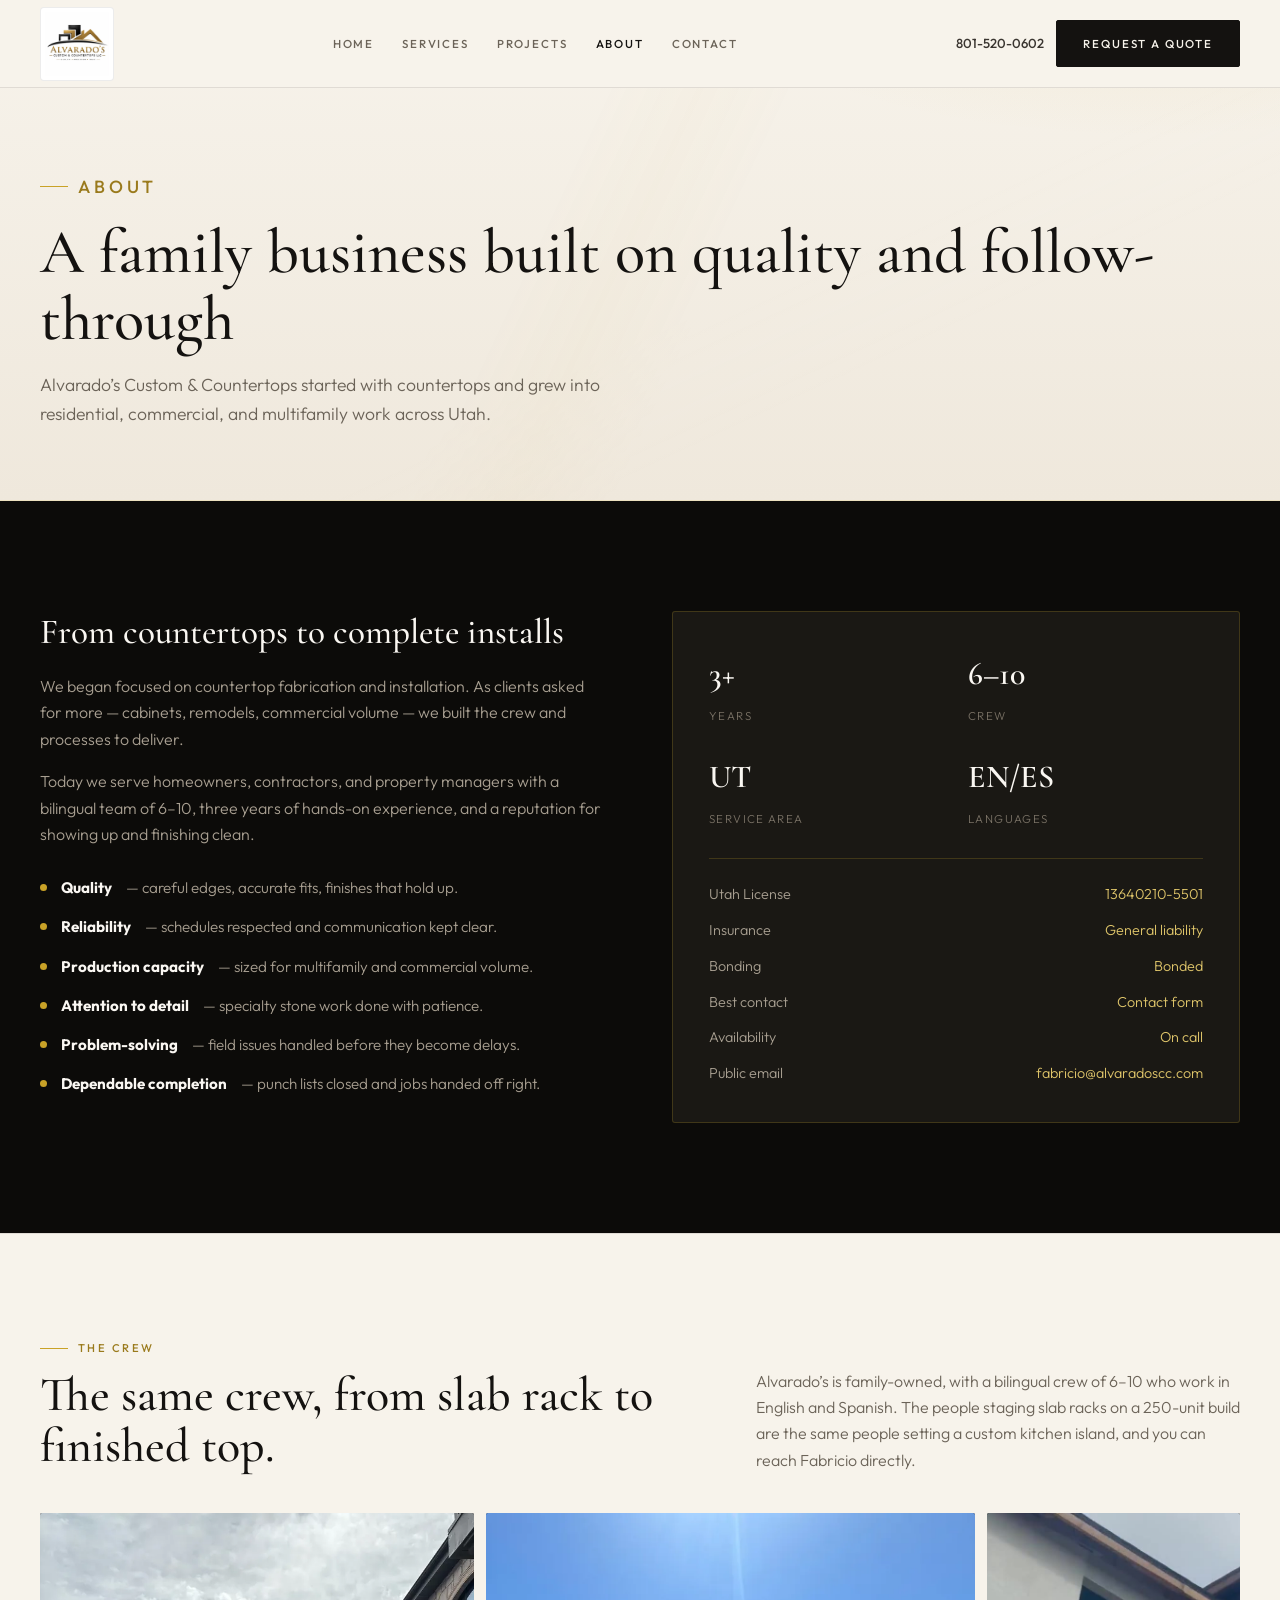
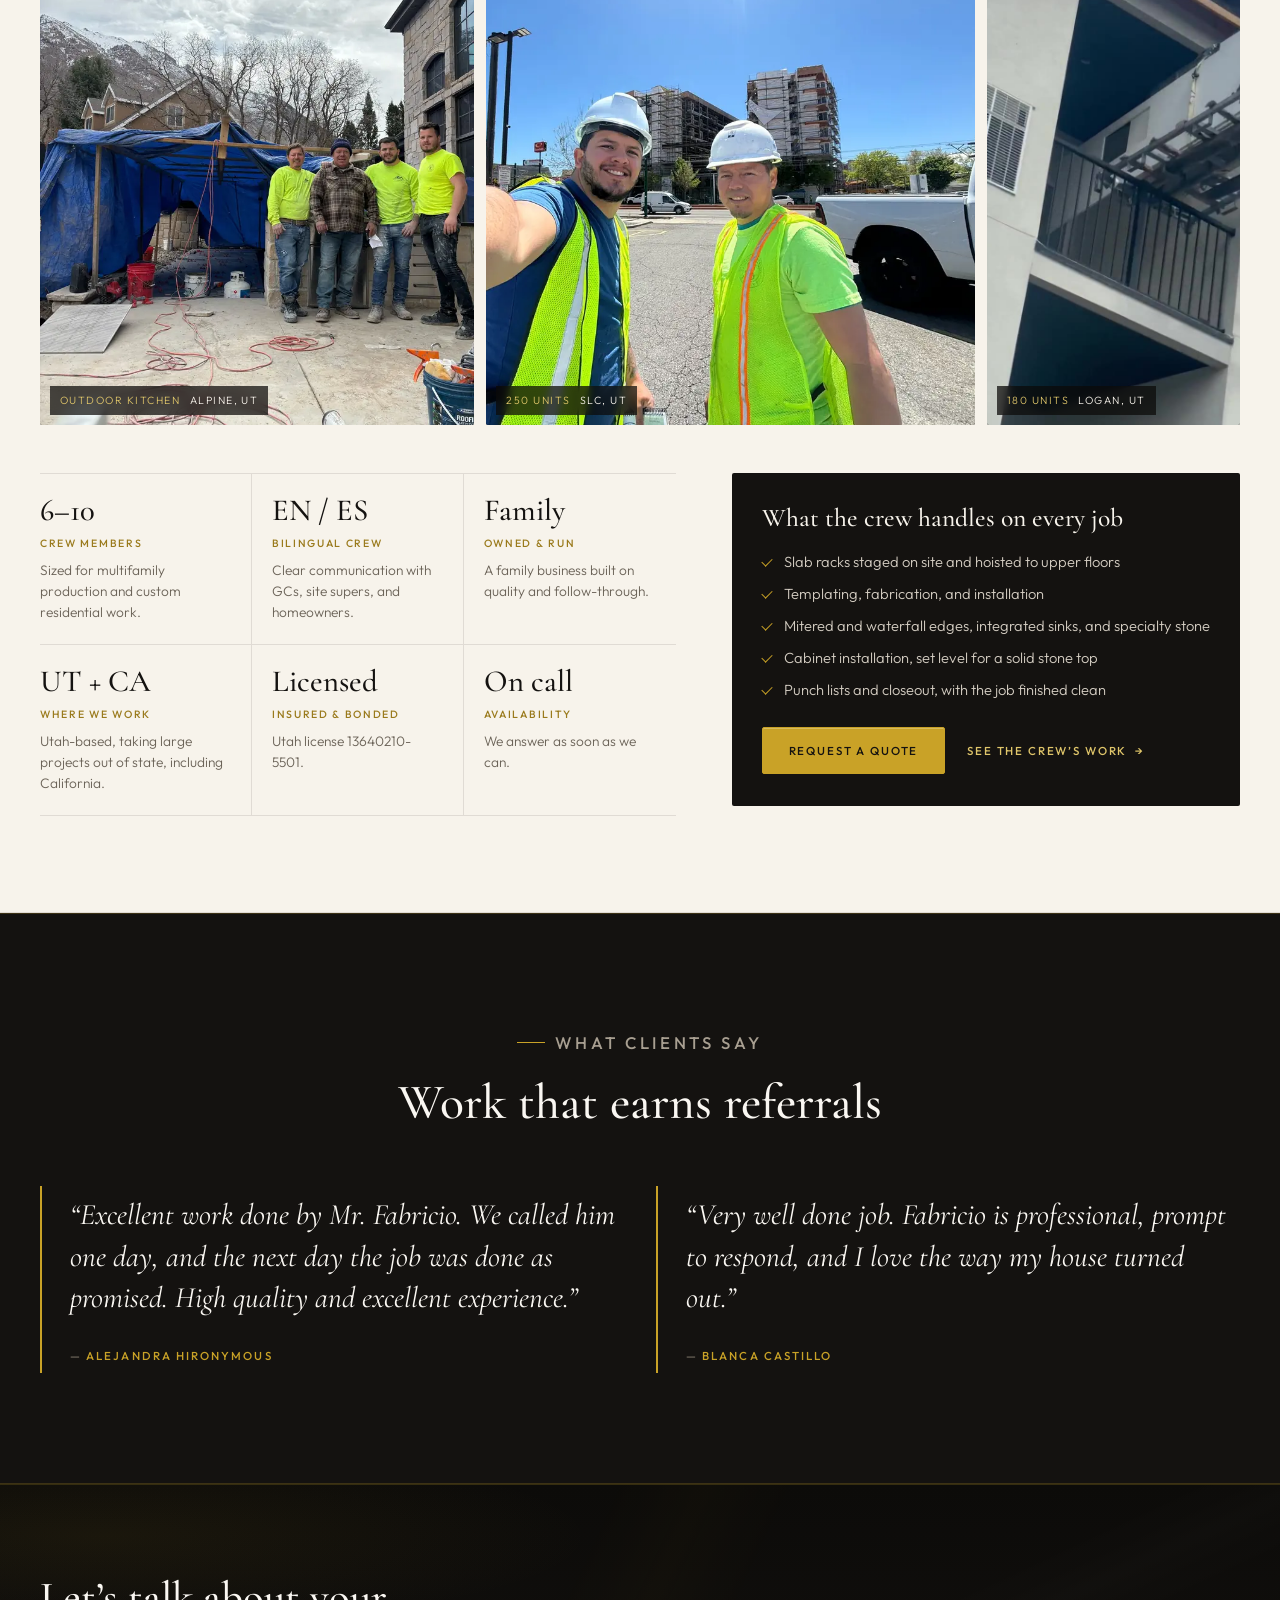
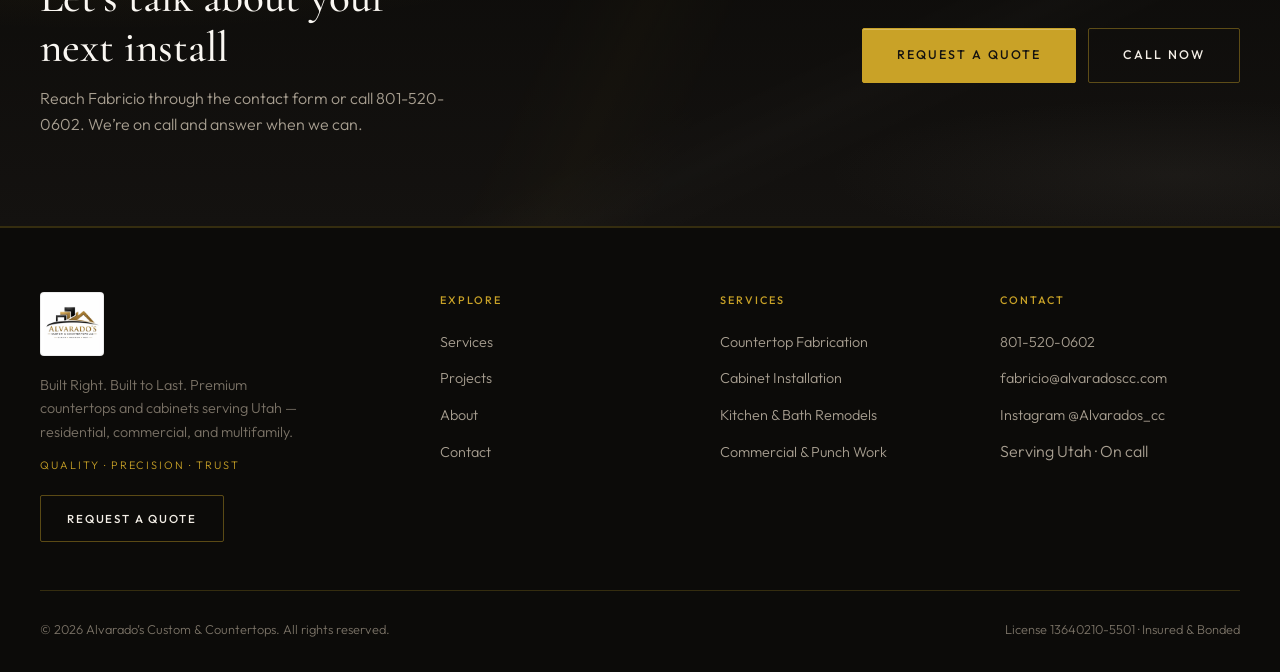
==== commit 0c507002: "Go live on www.alvaradoscc.com: canonical, og:url, sitemap, robots, og/twitter image and JSON-LD log" ====
--- a/about.html
+++ b/about.html
@@ -6,12 +6,12 @@
   <title>About | Alvarado’s Custom & Countertops</title>
   <meta name="description" content="Family-owned Utah countertop and cabinet company with a bilingual crew of 6–10. Licensed, insured, bonded. English and Spanish. Built Right. Built to Last.">
   <meta name="robots" content="index, follow">
-  <link rel="canonical" href="https://alvaradoscc.com/about">
+  <link rel="canonical" href="https://www.alvaradoscc.com/about">
   <meta property="og:type" content="website">
   <meta property="og:site_name" content="Alvarado’s Custom &amp; Countertops">
   <meta property="og:title" content="About — Alvarado’s Custom & Countertops">
   <meta property="og:description" content="Family-owned Utah countertop and cabinet company with a bilingual crew of 6–10. Licensed, insured, bonded. English and Spanish. Built Right. Built to Last.">
-  <meta property="og:url" content="https://alvaradoscc.com/about">
+  <meta property="og:url" content="https://www.alvaradoscc.com/about">
   <meta property="og:locale" content="en_US">
   <meta name="twitter:card" content="summary">
   <meta name="twitter:title" content="About — Alvarado’s Custom & Countertops">
--- a/css/styles.css
+++ b/css/styles.css
@@ -2598,3 +2598,50 @@
   .hm-svc { height: 200px; }
   .hm-svc--lead { grid-row: auto; height: 320px; }
 }
+
+/* Builders panel crane clip: keep the rack in frame when the tile crops vertically */
+.hm-panel--pro .hm-panel-media video { object-position: 50% 15%; }
+
+/* ========== ABOUT: crew section ========== */
+.section.ab-crew { padding: 96px 0; }
+.ab-crew-media { display: grid; grid-template-columns: minmax(0, 1.2fr) minmax(0, 1.35fr) minmax(0, 0.7fr); gap: 12px; height: clamp(360px, 40vw, 520px); }
+.ab-crew-tile { position: relative; margin: 0; overflow: hidden; border-radius: 2px; background: #1f1c18; }
+.ab-crew-tile picture, .ab-crew-tile img { position: absolute; inset: 0; width: 100%; height: 100%; object-fit: cover; display: block; }
+.ab-crew-tile--lead img { object-position: 50% 62%; }
+.ab-crew-tile figcaption {
+  position: absolute; left: 10px; bottom: 10px; z-index: 1;
+  padding: 6px 10px; background: rgba(12,11,9,0.72); backdrop-filter: blur(4px);
+  color: var(--cream); font-size: 0.66rem; letter-spacing: 0.14em; text-transform: uppercase;
+}
+.ab-crew-tile figcaption span { color: var(--accent-light); margin-right: 6px; }
+.ab-crew-body { display: grid; grid-template-columns: minmax(0, 1.25fr) minmax(0, 1fr); gap: 56px; margin-top: 48px; align-items: start; }
+.ab-crew-facts { display: grid; grid-template-columns: repeat(3, minmax(0, 1fr)); border-top: 1px solid var(--border-cream); }
+.ab-crew-facts li { padding: 22px 20px 22px 0; border-bottom: 1px solid var(--border-cream); }
+.ab-crew-facts li:not(:nth-child(3n)) { border-right: 1px solid var(--border-cream); }
+.ab-crew-facts li:not(:nth-child(3n+1)) { padding-left: 20px; }
+.ab-crew-facts strong { display: block; font-family: var(--font-display); font-size: clamp(1.7rem, 2.4vw, 2.2rem); font-weight: 500; line-height: 1; color: var(--ink); }
+.ab-crew-facts span { display: block; margin-top: 8px; font-size: 0.66rem; letter-spacing: 0.16em; text-transform: uppercase; color: var(--accent-dark); font-weight: 500; }
+.ab-crew-facts p { margin-top: 8px; font-size: 0.86rem; line-height: 1.5; color: var(--ink-muted); }
+.ab-crew-handles { background: var(--ink); color: var(--cream); padding: 30px 30px 32px; border-radius: 2px; }
+.ab-crew-handles h3 { font-family: var(--font-display); font-size: 1.6rem; font-weight: 500; line-height: 1.15; color: var(--cream); margin-bottom: 18px; }
+.ab-crew-checks { display: grid; gap: 10px; font-size: 0.92rem; color: var(--stone-light); }
+.ab-crew-checks li { position: relative; padding-left: 22px; line-height: 1.5; }
+.ab-crew-checks li::before { content: ""; position: absolute; left: 0; top: 0.5em; width: 10px; height: 6px; border-left: 1.5px solid var(--accent); border-bottom: 1.5px solid var(--accent); transform: rotate(-45deg); }
+.ab-crew-actions { display: flex; flex-wrap: wrap; align-items: center; gap: 12px 22px; margin-top: 26px; }
+.ab-crew-link { padding-inline: 0; color: var(--accent-light); background: none; border: 0; }
+.ab-crew-link:hover { color: var(--cream); }
+@media (max-width: 900px) {
+  .section.ab-crew { padding: 64px 0; }
+  .ab-crew-body { grid-template-columns: 1fr; gap: 32px; margin-top: 32px; }
+}
+@media (max-width: 640px) {
+  .ab-crew-media { grid-template-columns: repeat(2, minmax(0, 1fr)); grid-template-rows: 300px 220px; height: auto; gap: 8px; }
+  .ab-crew-tile--lead { grid-column: 1 / -1; }
+  .ab-crew-tile figcaption { font-size: 0.56rem; letter-spacing: 0.12em; left: 8px; bottom: 8px; padding: 5px 8px; }
+  .ab-crew-facts { grid-template-columns: repeat(2, minmax(0, 1fr)); }
+  .ab-crew-facts li, .ab-crew-facts li:not(:nth-child(3n+1)) { padding: 18px 14px 18px 0; border-right: 0; }
+  .ab-crew-facts li:nth-child(odd) { border-right: 1px solid var(--border-cream); }
+  .ab-crew-facts li:nth-child(even) { padding-left: 14px; }
+  .ab-crew-handles { padding: 24px 20px 26px; }
+  .ab-crew-actions .btn-primary { width: 100%; justify-content: center; text-align: center; }
+}
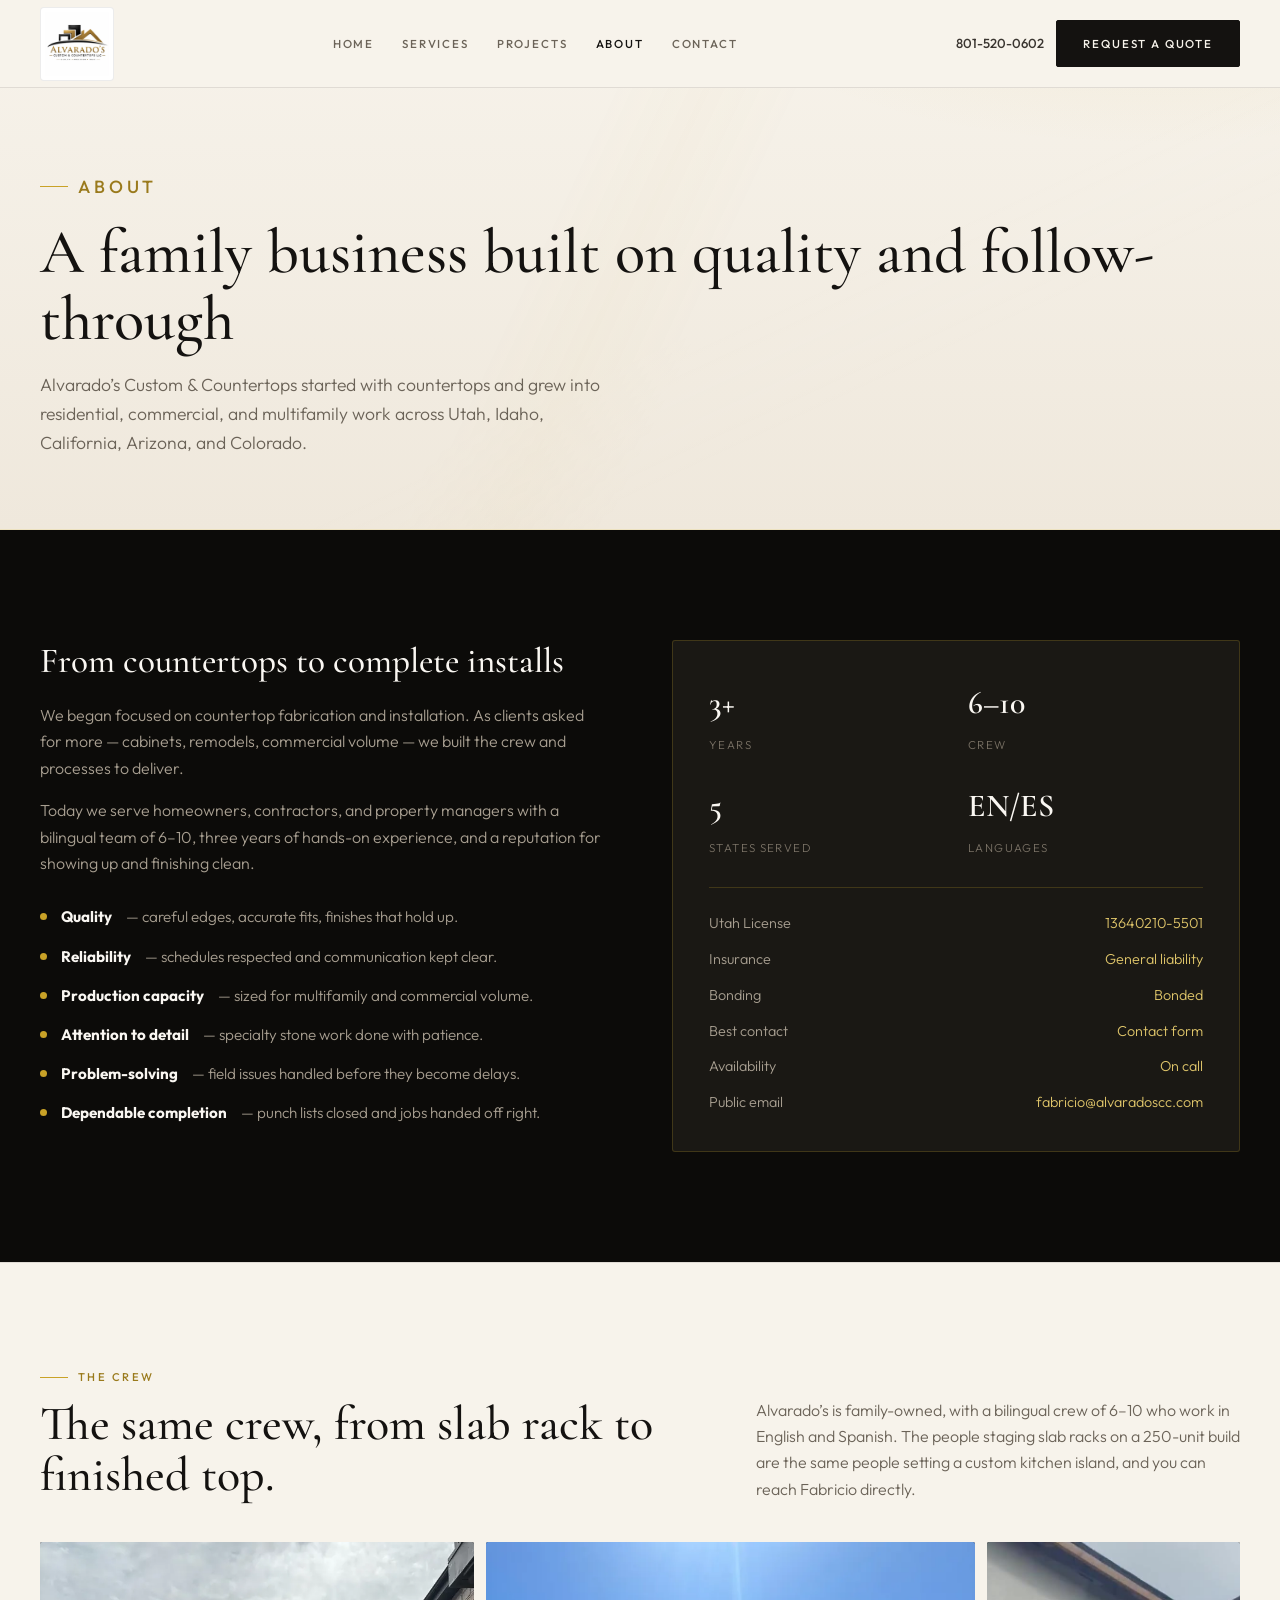
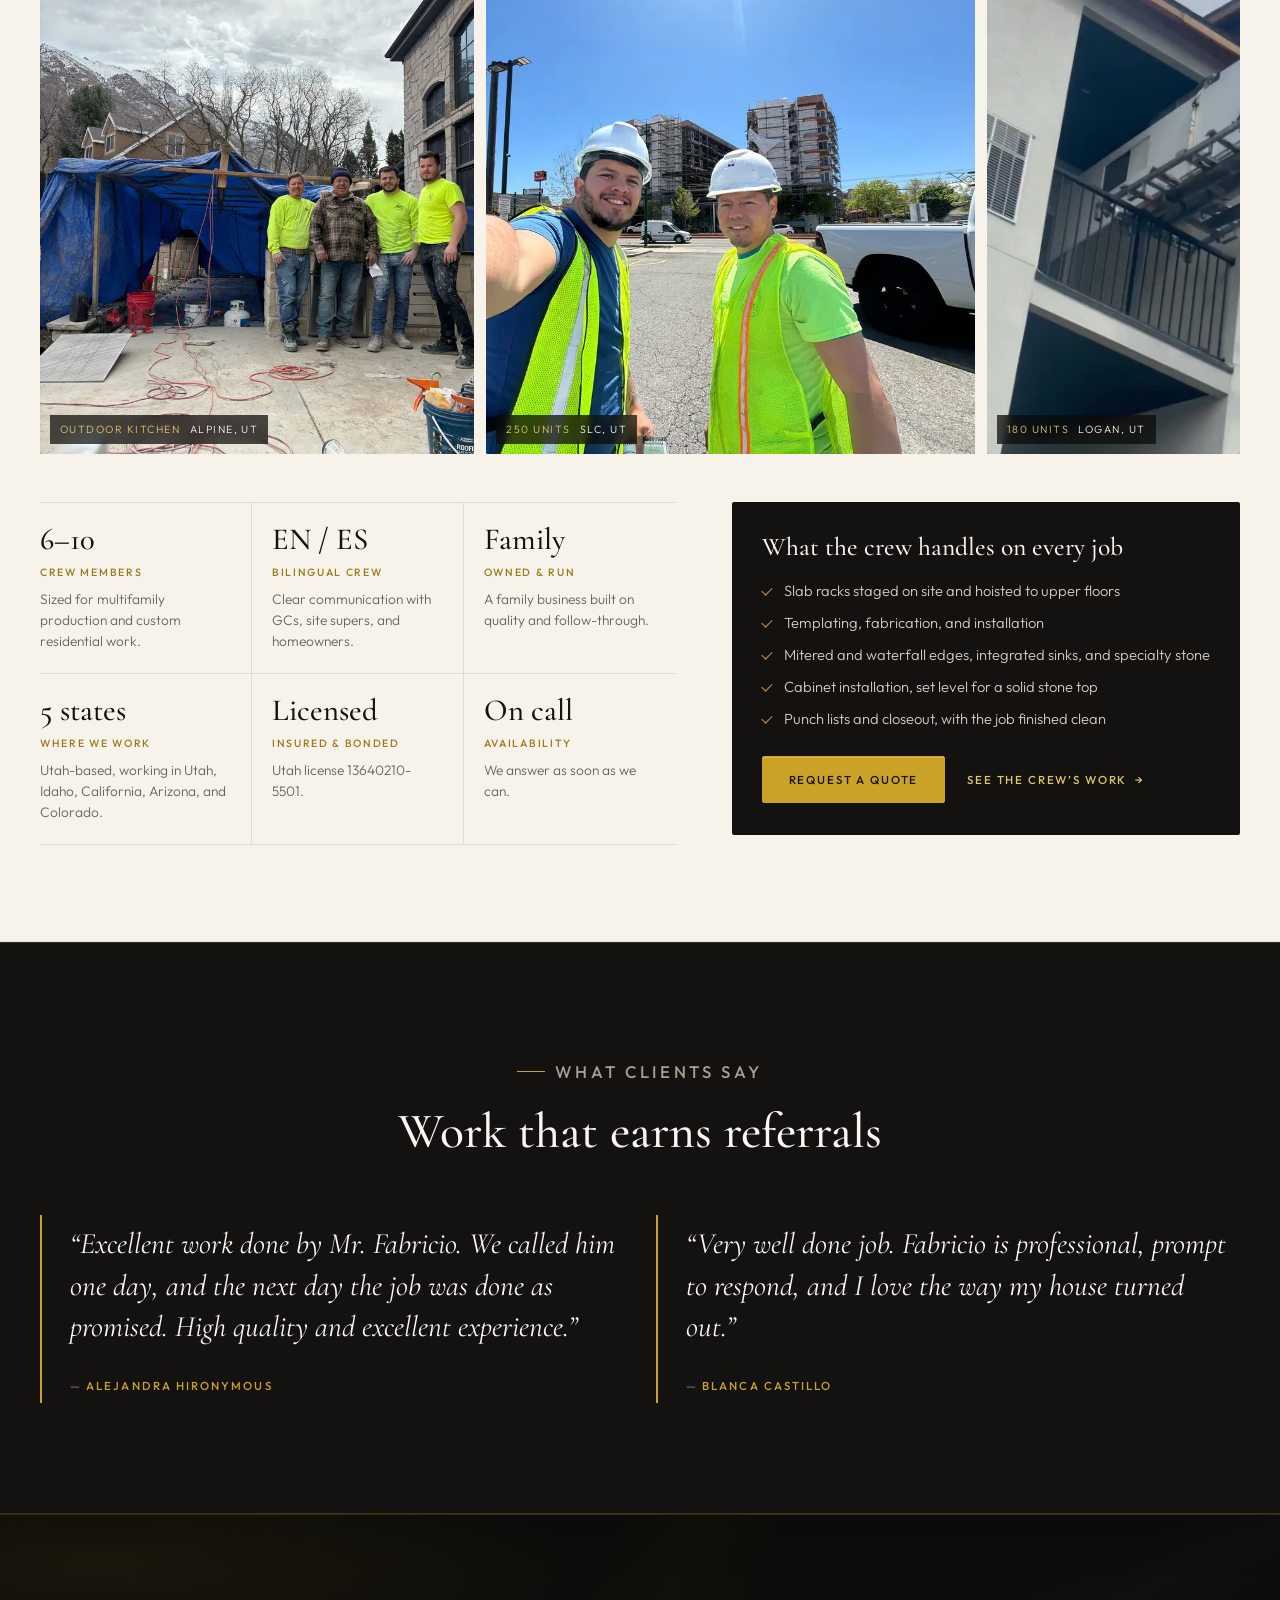
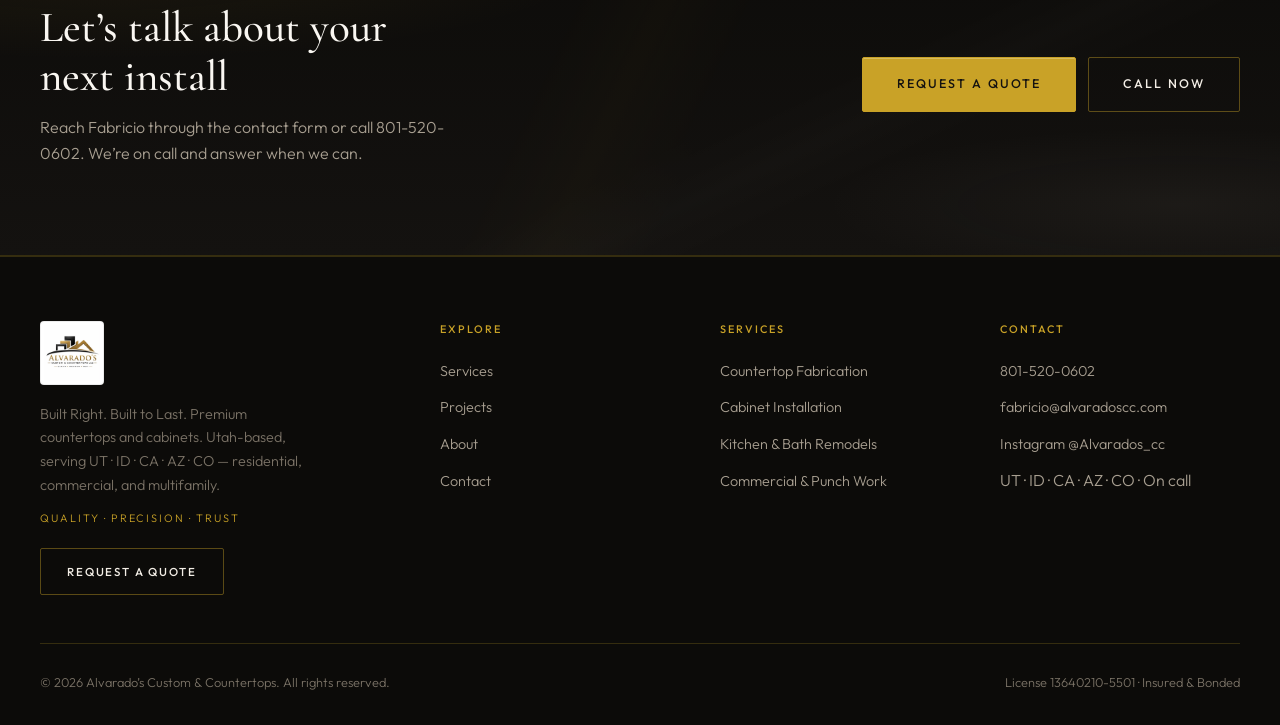
==== commit 23ca556c: "Home hero v3: single full-bleed commons waterfall island, one headline, one line, two audience butto" ====
--- a/about.html
+++ b/about.html
@@ -4,18 +4,18 @@
   <meta charset="UTF-8">
   <meta name="viewport" content="width=device-width, initial-scale=1.0">
   <title>About | Alvarado’s Custom & Countertops</title>
-  <meta name="description" content="Family-owned Utah countertop and cabinet company with a bilingual crew of 6–10. Licensed, insured, bonded. English and Spanish. Built Right. Built to Last.">
+  <meta name="description" content="Family-owned, Utah-based countertop and cabinet company with a bilingual crew of 6–10, serving Utah, Idaho, California, Arizona, and Colorado. Licensed, insured, bonded. Built Right. Built to Last.">
   <meta name="robots" content="index, follow">
   <link rel="canonical" href="https://www.alvaradoscc.com/about">
   <meta property="og:type" content="website">
   <meta property="og:site_name" content="Alvarado’s Custom &amp; Countertops">
   <meta property="og:title" content="About — Alvarado’s Custom & Countertops">
-  <meta property="og:description" content="Family-owned Utah countertop and cabinet company with a bilingual crew of 6–10. Licensed, insured, bonded. English and Spanish. Built Right. Built to Last.">
+  <meta property="og:description" content="Family-owned, Utah-based countertop and cabinet company with a bilingual crew of 6–10, serving Utah, Idaho, California, Arizona, and Colorado. Licensed, insured, bonded. Built Right. Built to Last.">
   <meta property="og:url" content="https://www.alvaradoscc.com/about">
   <meta property="og:locale" content="en_US">
   <meta name="twitter:card" content="summary">
   <meta name="twitter:title" content="About — Alvarado’s Custom & Countertops">
-  <meta name="twitter:description" content="Family-owned Utah countertop and cabinet company with a bilingual crew of 6–10. Licensed, insured, bonded. English and Spanish. Built Right. Built to Last.">
+  <meta name="twitter:description" content="Family-owned, Utah-based countertop and cabinet company with a bilingual crew of 6–10, serving Utah, Idaho, California, Arizona, and Colorado. Licensed, insured, bonded. Built Right. Built to Last.">
   <link rel="icon" href="/favicon.svg" type="image/svg+xml">
   <link rel="preconnect" href="https://fonts.googleapis.com">
   <link rel="preconnect" href="https://fonts.gstatic.com" crossorigin>
@@ -57,7 +57,7 @@
       <div class="container">
         <p class="eyebrow">About</p>
         <h1>A family business built on quality and follow-through</h1>
-        <p>Alvarado’s Custom &amp; Countertops started with countertops and grew into residential, commercial, and multifamily work across Utah.</p>
+        <p>Alvarado’s Custom &amp; Countertops started with countertops and grew into residential, commercial, and multifamily work across Utah, Idaho, California, Arizona, and Colorado.</p>
       </div>
     </section>
 
@@ -81,7 +81,7 @@
           <div class="stat-row">
             <div class="stat"><strong>3+</strong><span>Years</span></div>
             <div class="stat"><strong>6–10</strong><span>Crew</span></div>
-            <div class="stat"><strong>UT</strong><span>Service Area</span></div>
+            <div class="stat"><strong>5</strong><span>States served</span></div>
             <div class="stat"><strong>EN/ES</strong><span>Languages</span></div>
           </div>
           <ul class="creds">
@@ -136,7 +136,7 @@
             <li><strong>6–10</strong><span>Crew members</span><p>Sized for multifamily production and custom residential work.</p></li>
             <li><strong>EN / ES</strong><span>Bilingual crew</span><p>Clear communication with GCs, site supers, and homeowners.</p></li>
             <li><strong>Family</strong><span>Owned &amp; run</span><p>A family business built on quality and follow-through.</p></li>
-            <li><strong>UT + CA</strong><span>Where we work</span><p>Utah-based, taking large projects out of state, including California.</p></li>
+            <li><strong>5 states</strong><span>Where we work</span><p>Utah-based, working in Utah, Idaho, California, Arizona, and Colorado.</p></li>
             <li><strong>Licensed</strong><span>Insured &amp; bonded</span><p>Utah license 13640210-5501.</p></li>
             <li><strong>On call</strong><span>Availability</span><p>We answer as soon as we can.</p></li>
           </ul>
@@ -203,7 +203,7 @@
               </picture>
             </span>
           </a>
-          <p>Built Right. Built to Last. Premium countertops and cabinets serving Utah — residential, commercial, and multifamily.</p>
+          <p>Built Right. Built to Last. Premium countertops and cabinets. Utah-based, serving UT · ID · CA · AZ · CO — residential, commercial, and multifamily.</p>
           <p class="footer-tagline">Quality · Precision · Trust</p>
           <a class="btn btn-outline" href="/contact">Request a Quote</a>
         </div>
@@ -231,7 +231,7 @@
             <li><a href="tel:8015200602">801-520-0602</a></li>
             <li><a href="mailto:fabricio@alvaradoscc.com">fabricio@alvaradoscc.com</a></li>
             <li><a href="https://www.instagram.com/Alvarados_cc/" target="_blank" rel="noopener">Instagram @Alvarados_cc</a></li>
-            <li><span style="color:var(--text-muted)">Serving Utah · On call</span></li>
+            <li><span style="color:var(--text-muted)">UT · ID · CA · AZ · CO · On call</span></li>
           </ul>
         </div>
       </div>
--- a/css/styles.css
+++ b/css/styles.css
@@ -2645,3 +2645,70 @@
   .ab-crew-handles { padding: 24px 20px 26px; }
   .ab-crew-actions .btn-primary { width: 100%; justify-content: center; text-align: center; }
 }
+
+/* ========== HOME HERO v3: single full-bleed image ========== */
+.hm-hero2 {
+  position: relative; isolation: isolate; overflow: hidden;
+  display: grid; grid-template-rows: 1fr auto;
+  min-height: 100vh; min-height: 100svh;
+  padding-top: var(--nav-h);
+  background: var(--ink); color: var(--cream);
+}
+.hm-hero2-bg { position: absolute; inset: 0; z-index: -1; }
+.hm-hero2-bg picture, .hm-hero2-bg img { position: absolute; inset: 0; width: 100%; height: 100%; object-fit: cover; display: block; }
+.hm-hero2-bg img { object-position: 62% 50%; }
+.hm-hero2-bg::after {
+  content: ""; position: absolute; inset: 0;
+  background:
+    linear-gradient(90deg, rgba(12,11,9,0.9) 0%, rgba(12,11,9,0.72) 34%, rgba(12,11,9,0.28) 62%, rgba(12,11,9,0.08) 100%),
+    linear-gradient(180deg, rgba(12,11,9,0) 55%, rgba(12,11,9,0.88) 100%);
+}
+.hm-hero2-inner { display: flex; align-items: center; padding: 56px 0 40px; }
+.hm-hero2-copy { max-width: 640px; }
+.hm-hero2 h1 {
+  font-family: var(--font-display); font-weight: 500; color: var(--cream);
+  font-size: clamp(2.6rem, 5.4vw, 4.6rem); line-height: 1.02; letter-spacing: -0.01em;
+  max-width: 13ch; text-wrap: balance;
+}
+.hm-hero2-lead { margin: 22px 0 34px; max-width: 46ch; color: rgba(247,243,235,0.86); font-size: 1.1rem; line-height: 1.6; }
+.hm-hero2 .hm-path--home { background: rgba(12,11,9,0.38); backdrop-filter: blur(6px); border-color: rgba(247,243,235,0.5); }
+.hm-hero2-proof .hm-proof { margin-top: 0; }
+.hm-hero2-proof .hm-proof span { color: rgba(247,243,235,0.68); }
+
+@media (max-width: 900px) {
+  .hm-hero2-bg::after {
+    background: linear-gradient(180deg, rgba(12,11,9,0.2) 0%, rgba(12,11,9,0.08) 26%, rgba(12,11,9,0.72) 52%, rgba(12,11,9,0.94) 72%, var(--ink) 100%);
+  }
+  .hm-hero2-inner { align-items: flex-end; padding: 40px 0 36px; }
+}
+@media (max-width: 700px) {
+  .hm-hero2 { display: block; min-height: 0; }
+  .hm-hero2-bg { bottom: auto; height: 100vh; height: 100svh; }
+  .hm-hero2-bg img { object-position: 50% 30%; }
+  .hm-hero2-inner { min-height: calc(100vh - var(--nav-h)); min-height: calc(100svh - var(--nav-h)); padding: 32px 0 28px; }
+  .hm-hero2 h1 { font-size: clamp(2.3rem, 10.4vw, 2.9rem); max-width: 12ch; }
+  .hm-hero2-lead { margin: 14px 0 22px; font-size: 1rem; line-height: 1.55; }
+  .hm-hero2 .hm-paths { grid-template-columns: 1fr; gap: 10px; }
+  .hm-hero2 .hm-path { padding: 14px 16px 15px; }
+  .hm-hero2 .hm-path-label { font-size: 1.2rem; }
+  .hm-hero2-proof .hm-proof { margin-top: 0; }
+}
+/* hero v3 tuning: keep the stone bright, darken only behind the copy and proof strip */
+.hm-hero2-bg::after {
+  background:
+    linear-gradient(90deg, rgba(12,11,9,0.86) 0%, rgba(12,11,9,0.66) 30%, rgba(12,11,9,0.18) 55%, rgba(12,11,9,0) 72%),
+    linear-gradient(180deg, rgba(12,11,9,0) 68%, rgba(12,11,9,0.82) 100%);
+}
+.hm-hero2 h1 { max-width: 15ch; font-size: clamp(2.6rem, 4.9vw, 4.3rem); text-shadow: 0 2px 24px rgba(12,11,9,0.35); }
+.hm-hero2-lead { text-shadow: 0 1px 12px rgba(12,11,9,0.4); }
+@media (max-width: 900px) {
+  .hm-hero2-bg::after {
+    background: linear-gradient(180deg, rgba(12,11,9,0.15) 0%, rgba(12,11,9,0.05) 26%, rgba(12,11,9,0.7) 52%, rgba(12,11,9,0.94) 72%, var(--ink) 100%);
+  }
+}
+@media (max-width: 700px) {
+  .hm-hero2 h1 { max-width: 12ch; font-size: clamp(2.3rem, 10.4vw, 2.9rem); }
+}
+.hm-hero2 .hm-paths { max-width: 660px; }
+@media (min-width: 701px) { .hm-hero2 .hm-path-label { white-space: nowrap; font-size: 1.3rem; } }
+@media (min-width: 701px) and (max-width: 760px) { .hm-hero2 .hm-path-label { white-space: normal; } }
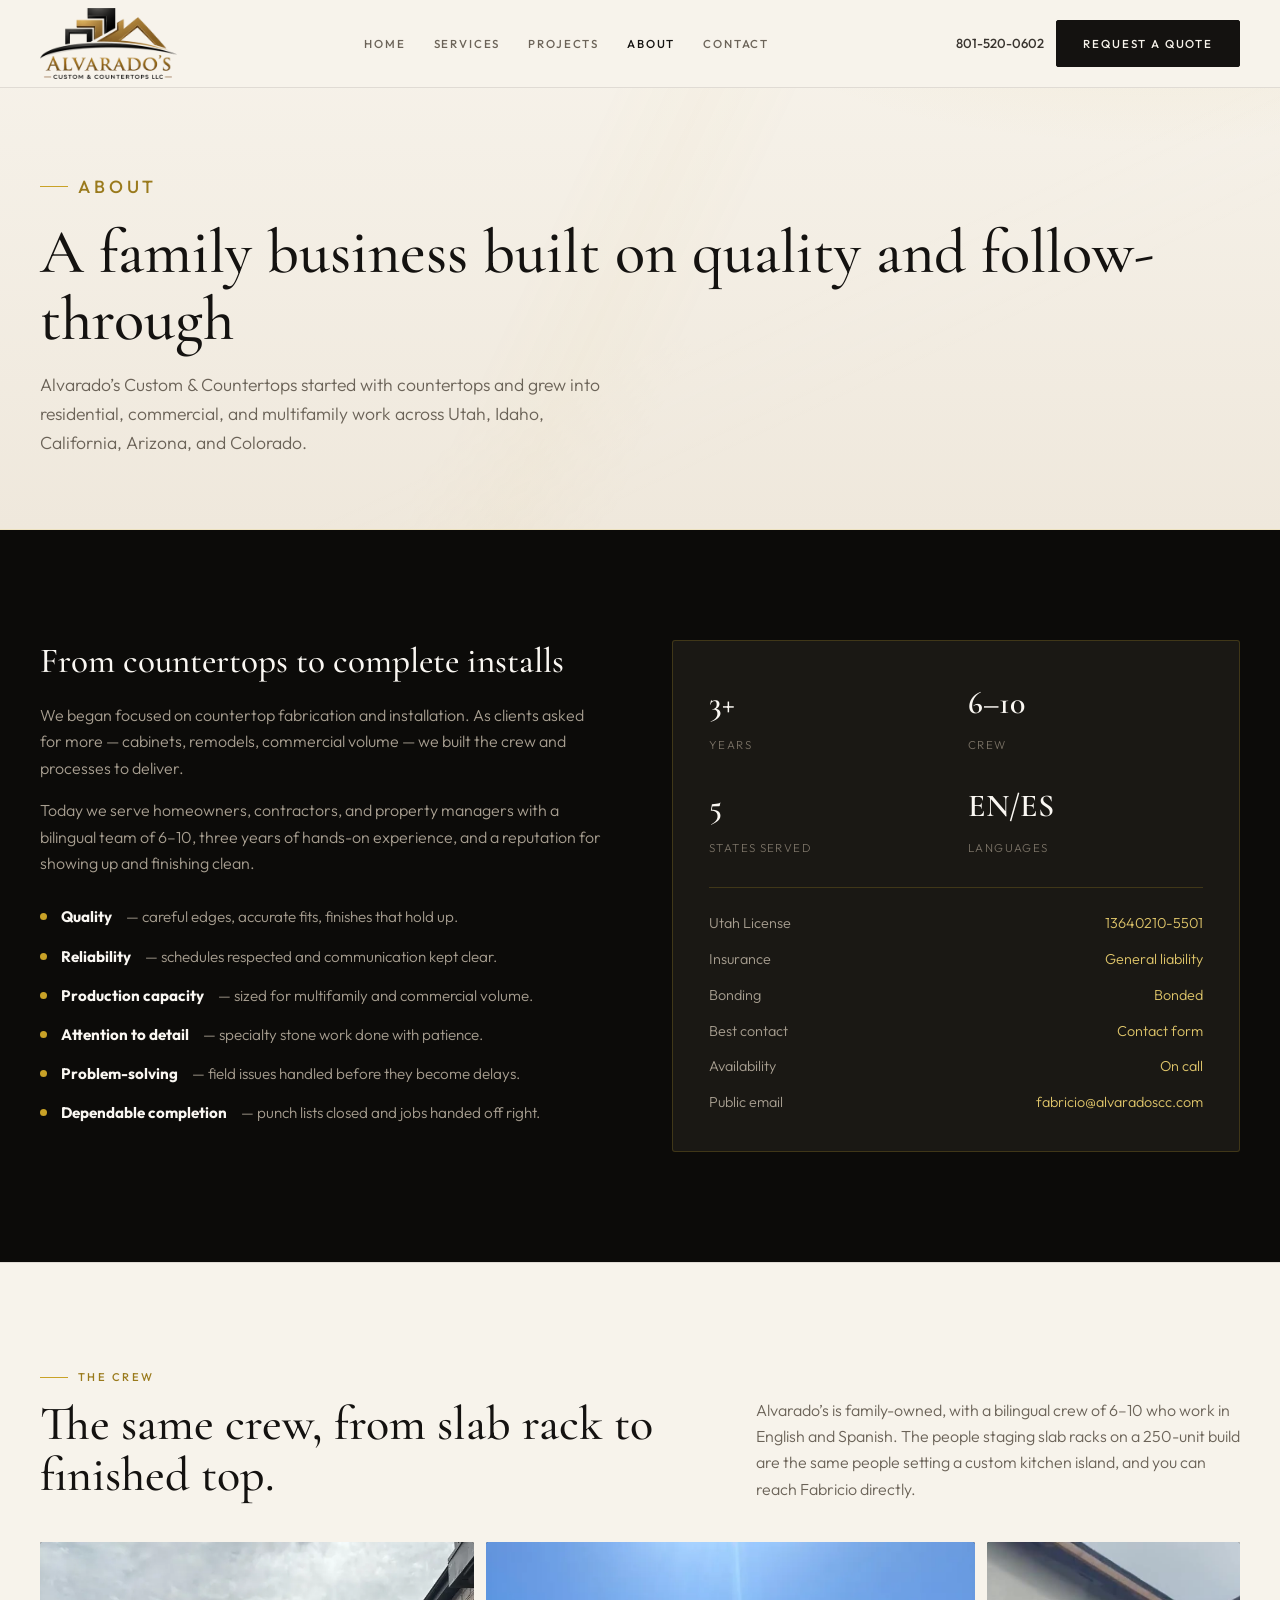
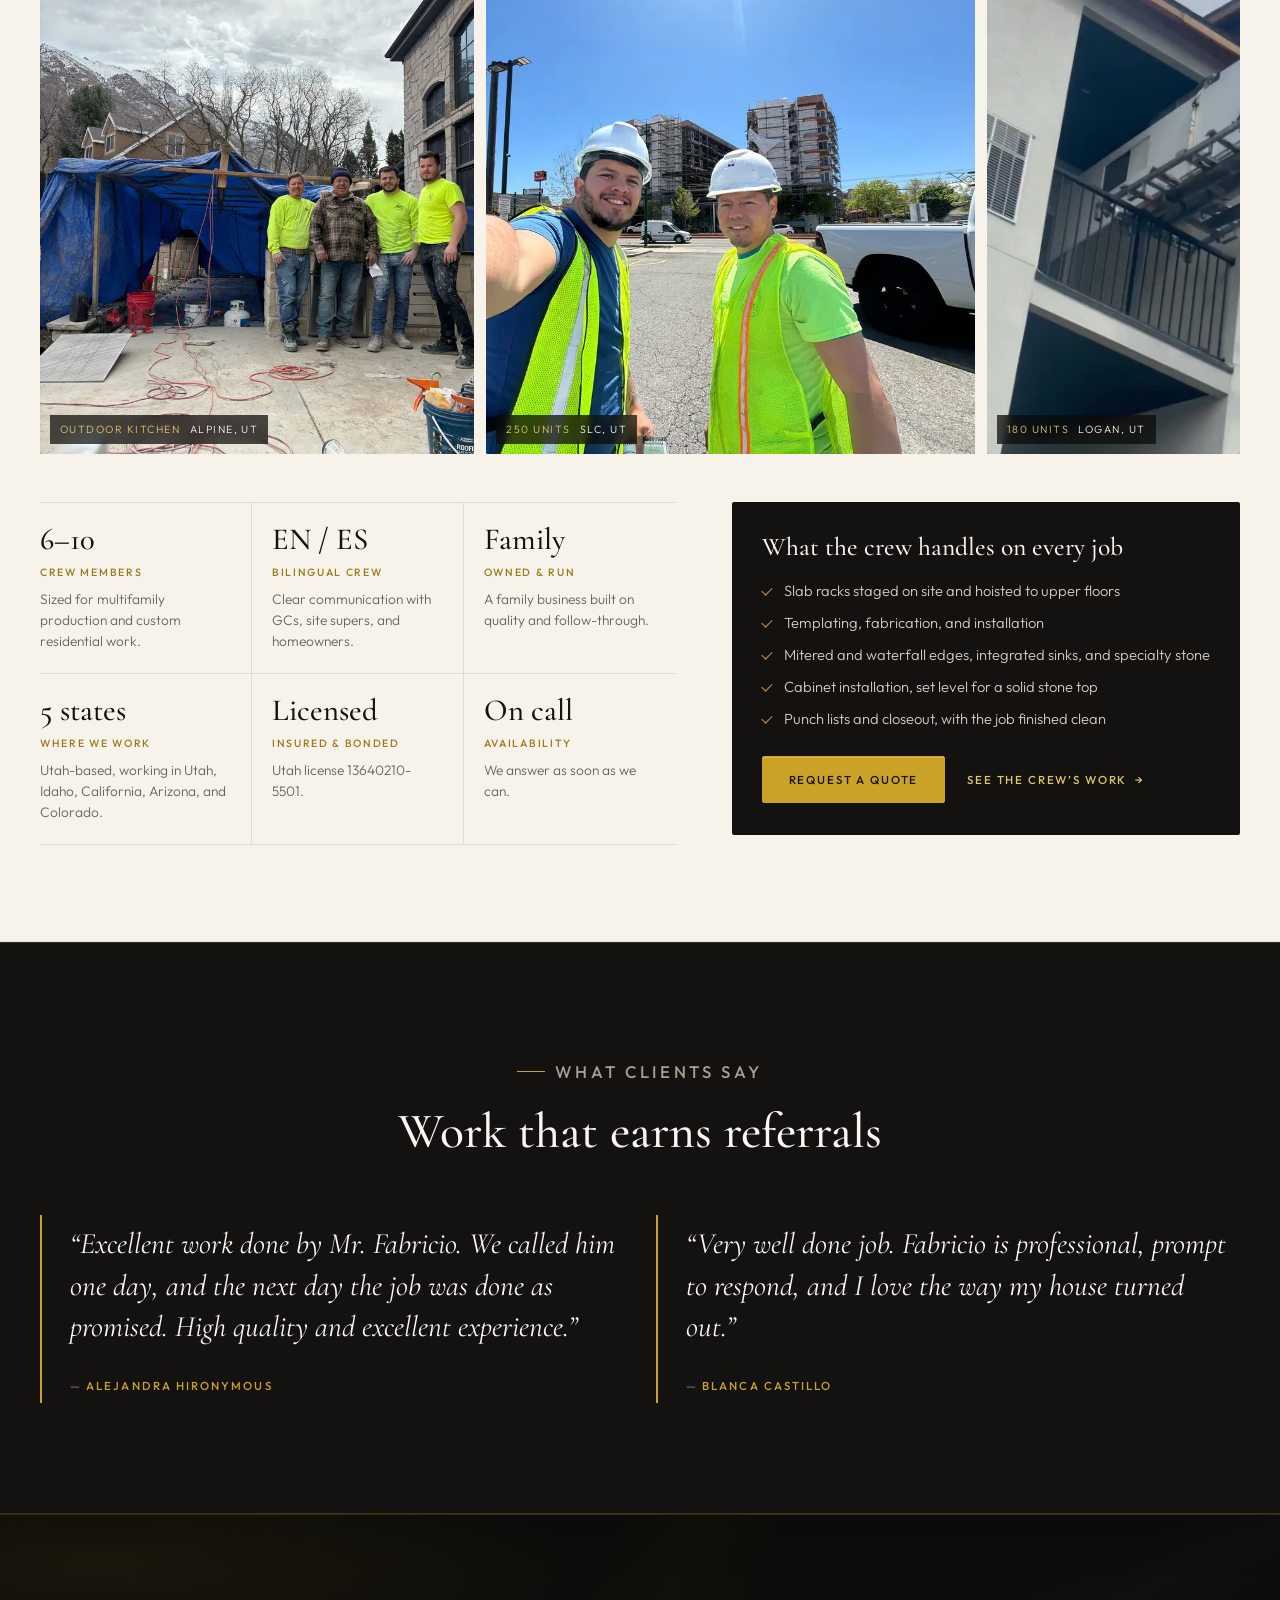
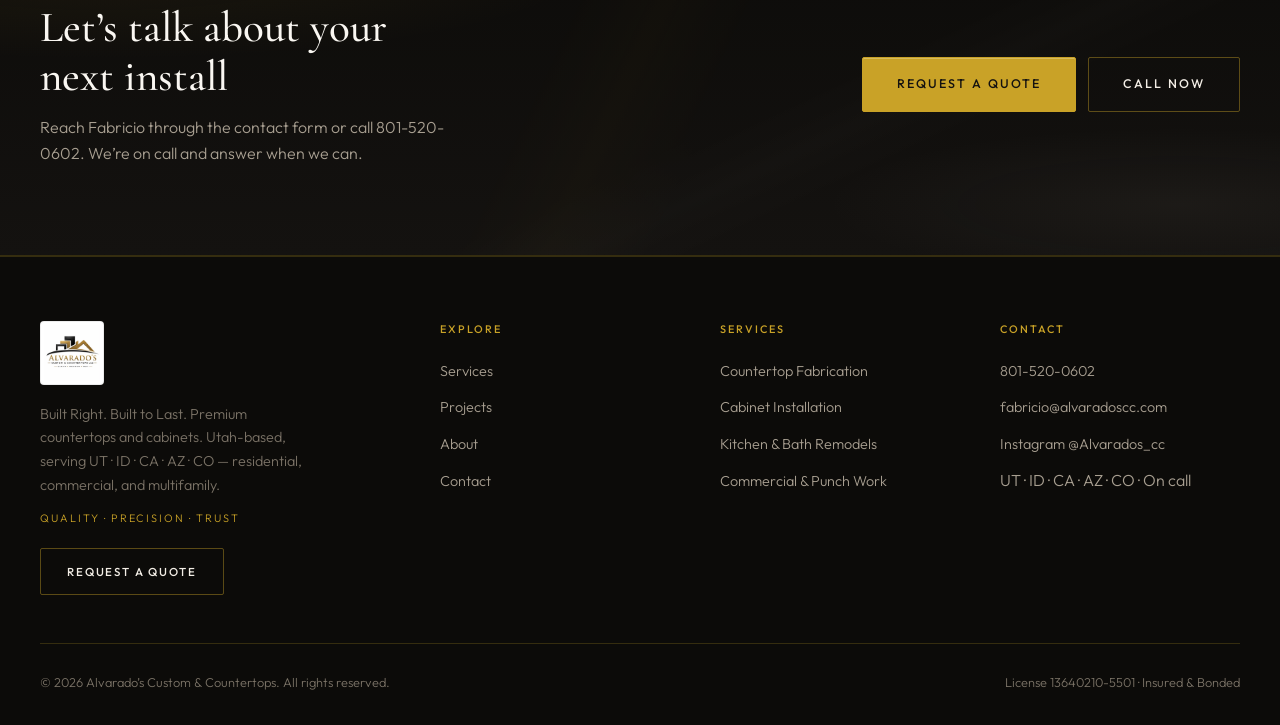
==== commit 56995d17: "Header: logo stands alone (transparent cutout, larger), mobile tap-to-call button - new assets/logo-" ====
--- a/about.html
+++ b/about.html
@@ -2,6 +2,7 @@
 <html lang="en">
 <head>
   <meta charset="UTF-8">
+  <script>document.documentElement.classList.add('js')</script>
   <meta name="viewport" content="width=device-width, initial-scale=1.0">
   <title>About | Alvarado’s Custom & Countertops</title>
   <meta name="description" content="Family-owned, Utah-based countertop and cabinet company with a bilingual crew of 6–10, serving Utah, Idaho, California, Arizona, and Colorado. Licensed, insured, bonded. Built Right. Built to Last.">
@@ -26,16 +27,10 @@
   <header class="site-header">
     <div class="nav-inner">
       <a class="logo" href="/">
-        <span class="logo-plate">
-          <picture>
-            <source srcset="/assets/logo.webp" type="image/webp">
-            <img class="logo-mark" src="/assets/logo.jpg" alt="Alvarado’s Custom &amp; Countertops — Quality · Precision · Trust" width="64" height="64">
-          </picture>
-        </span>
-        <div class="logo-text" aria-hidden="true">
-          <strong>Alvarado’s</strong>
-          <span>Custom &amp; Countertops</span>
-        </div>
+        <picture>
+          <source srcset="/assets/logo-header.webp" type="image/webp">
+          <img class="logo-mark" src="/assets/logo-header.png" alt="Alvarado’s Custom &amp; Countertops LLC" width="137" height="72">
+        </picture>
       </a>
       <nav class="nav-links" aria-label="Primary">
         <a href="/">Home</a>
@@ -47,6 +42,7 @@
       <div class="nav-actions">
         <a class="nav-phone" href="tel:8015200602">801-520-0602</a>
         <a class="btn btn-primary" href="/contact">Request a Quote</a>
+        <a class="nav-call" href="tel:+18015200602" aria-label="Call 801-520-0602"><svg viewBox="0 0 24 24" width="20" height="20" aria-hidden="true" focusable="false"><path fill="currentColor" d="M6.6 10.8a15.1 15.1 0 0 0 6.6 6.6l2.2-2.2a1 1 0 0 1 1-.25 11.4 11.4 0 0 0 3.6.57 1 1 0 0 1 1 1V20a1 1 0 0 1-1 1A17 17 0 0 1 3 4a1 1 0 0 1 1-1h3.5a1 1 0 0 1 1 1c0 1.25.2 2.45.57 3.57a1 1 0 0 1-.25 1z"/></svg></a>
         <button class="menu-toggle" type="button" aria-label="Open menu" aria-expanded="false"><span></span></button>
       </div>
     </div>
--- a/css/styles.css
+++ b/css/styles.css
@@ -1881,7 +1881,7 @@
 .logan-mosaic { grid-template-columns: 1fr 0.75fr; }
 .logan-mosaic .logan-video { grid-column: 2; grid-row: 1; min-height: 360px; }
 
-/* Puerto Vallarta: before stack beside after video */
+/* Puerto Vallarta: during-construction stack beside finished video */
 .pv-ba { display: grid; grid-template-columns: 1fr 0.84fr; gap: 8px; align-items: stretch; }
 .pv-col { display: flex; flex-direction: column; min-width: 0; }
 .photo-mosaic.pv-stack {
@@ -2440,7 +2440,7 @@
 .hm-work-title { font-family: var(--font-display); font-size: 1.55rem; line-height: 1.1; font-weight: 500; }
 .hm-work-sub { font-size: 0.85rem; color: var(--stone-light); }
 .hm-work-stat { font-family: var(--font-display); font-size: clamp(3.2rem, 5vw, 4.4rem); line-height: 0.9; color: var(--accent-light); font-weight: 500; }
-.hm-w-pv::before { content: "Before"; position: absolute; top: 14px; left: 14px; z-index: 2; padding: 5px 10px; font-size: 0.6rem; letter-spacing: 0.16em; text-transform: uppercase; font-weight: 600; color: var(--cream); background: rgba(12,11,9,0.72); border: 1px solid rgba(247,243,235,0.2); }
+.hm-w-pv::before { content: "During construction"; position: absolute; top: 14px; left: 14px; z-index: 2; padding: 5px 10px; font-size: 0.6rem; letter-spacing: 0.16em; text-transform: uppercase; font-weight: 600; color: var(--cream); background: rgba(12,11,9,0.72); border: 1px solid rgba(247,243,235,0.2); }
 
 /* Two paths */
 .section.hm-how { padding: 104px 0; background: var(--bg); }
@@ -2712,3 +2712,56 @@
 .hm-hero2 .hm-paths { max-width: 660px; }
 @media (min-width: 701px) { .hm-hero2 .hm-path-label { white-space: nowrap; font-size: 1.3rem; } }
 @media (min-width: 701px) and (max-width: 760px) { .hm-hero2 .hm-path-label { white-space: normal; } }
+
+/* ========== HOME HERO v4: slow crossfade slideshow ========== */
+.hm-hero2-bg { overflow: hidden; background: var(--ink); }
+.hm-hero2-bg::after { z-index: 3; }
+.hm-slide { position: absolute; inset: 0; opacity: 0; z-index: 0; transition: opacity 1.6s cubic-bezier(.45, 0, .25, 1); }
+.hm-slide.is-prev { opacity: 1; z-index: 1; transition: none; }
+.hm-slide.is-active { opacity: 1; z-index: 2; }
+.hm-slide img { transform-origin: 62% 50%; backface-visibility: hidden; }
+.hm-slide.is-zoom img { animation: hm-zoom 10s linear forwards; will-change: transform; }
+@keyframes hm-zoom { from { transform: scale(1); } to { transform: scale(1.06); } }
+@media (max-width: 700px) { .hm-slide img { transform-origin: 50% 30%; } }
+@media (prefers-reduced-motion: reduce) {
+  .hm-slide { transition: none; }
+  .hm-slide.is-zoom img { animation: none; }
+}
+
+/* ========== Scroll reveal (JS adds data-reveal only to below-the-fold blocks) ========== */
+.js [data-reveal] {
+  opacity: 0;
+  transform: translate3d(0, 24px, 0);
+  transition: opacity .7s cubic-bezier(.25, .6, .3, 1), transform .8s cubic-bezier(.2, .7, .2, 1);
+}
+.js [data-reveal].is-in { opacity: 1; transform: none; }
+@media (prefers-reduced-motion: reduce) {
+  .js [data-reveal] { opacity: 1; transform: none; transition: none; }
+}
+@media print {
+  .js [data-reveal] { opacity: 1 !important; transform: none !important; }
+}
+
+/* ========== HEADER v2: transparent logo lockup, no text, mobile tap-to-call ========== */
+.site-header .logo { gap: 0; line-height: 0; }
+.site-header .logo picture { display: block; }
+.site-header .logo-mark { height: 72px; width: auto; aspect-ratio: 137 / 72; border-radius: 0; }
+.nav-call {
+  display: none;
+  width: 44px; height: 44px;
+  align-items: center; justify-content: center;
+  border: 1px solid var(--accent);
+  border-radius: var(--radius);
+  background: var(--accent);
+  color: var(--ink);
+  transition: background 0.2s, border-color 0.2s;
+}
+.nav-call:hover, .nav-call:focus-visible { background: var(--accent-light); border-color: var(--accent-light); }
+.nav-call svg { display: block; }
+@media (max-width: 900px) {
+  .nav-call { display: inline-flex; }
+  .nav-actions { gap: 10px; }
+}
+@media (max-width: 480px) {
+  .site-header .logo-mark { height: 62px; }
+}
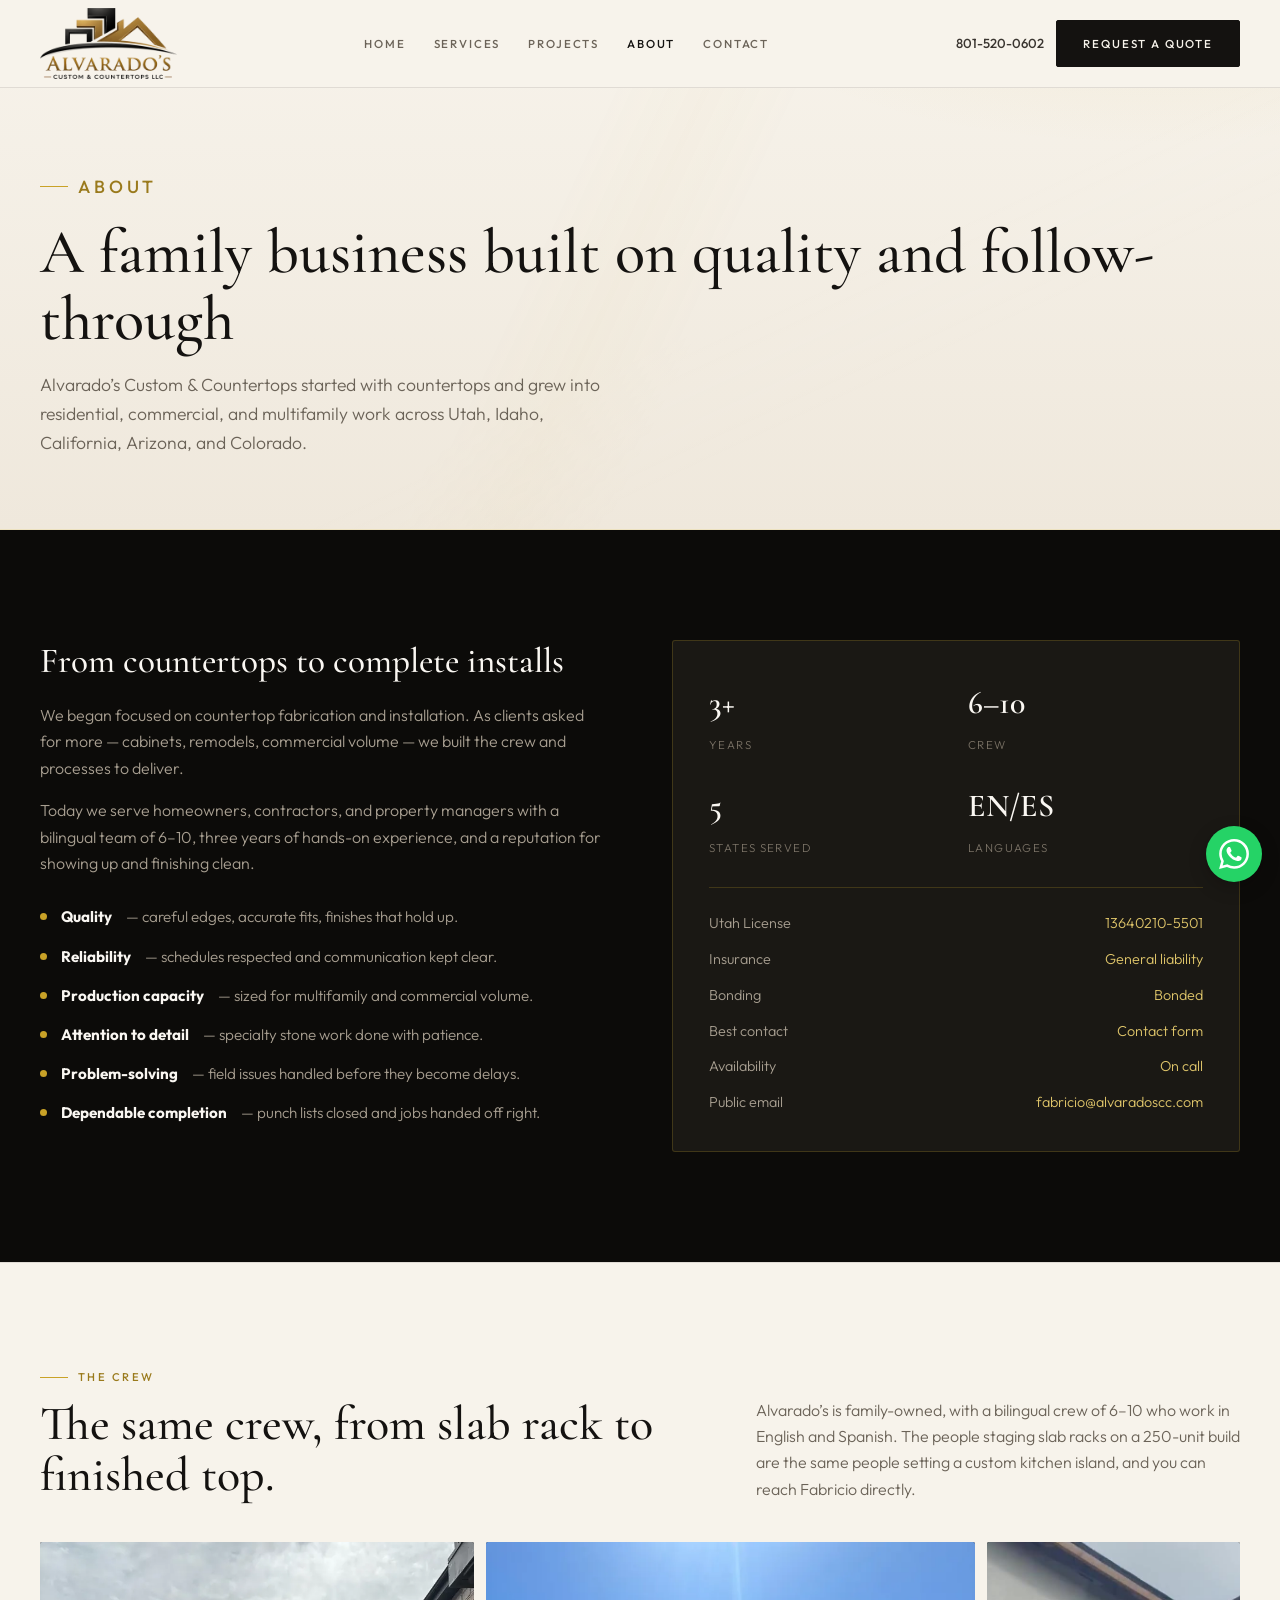
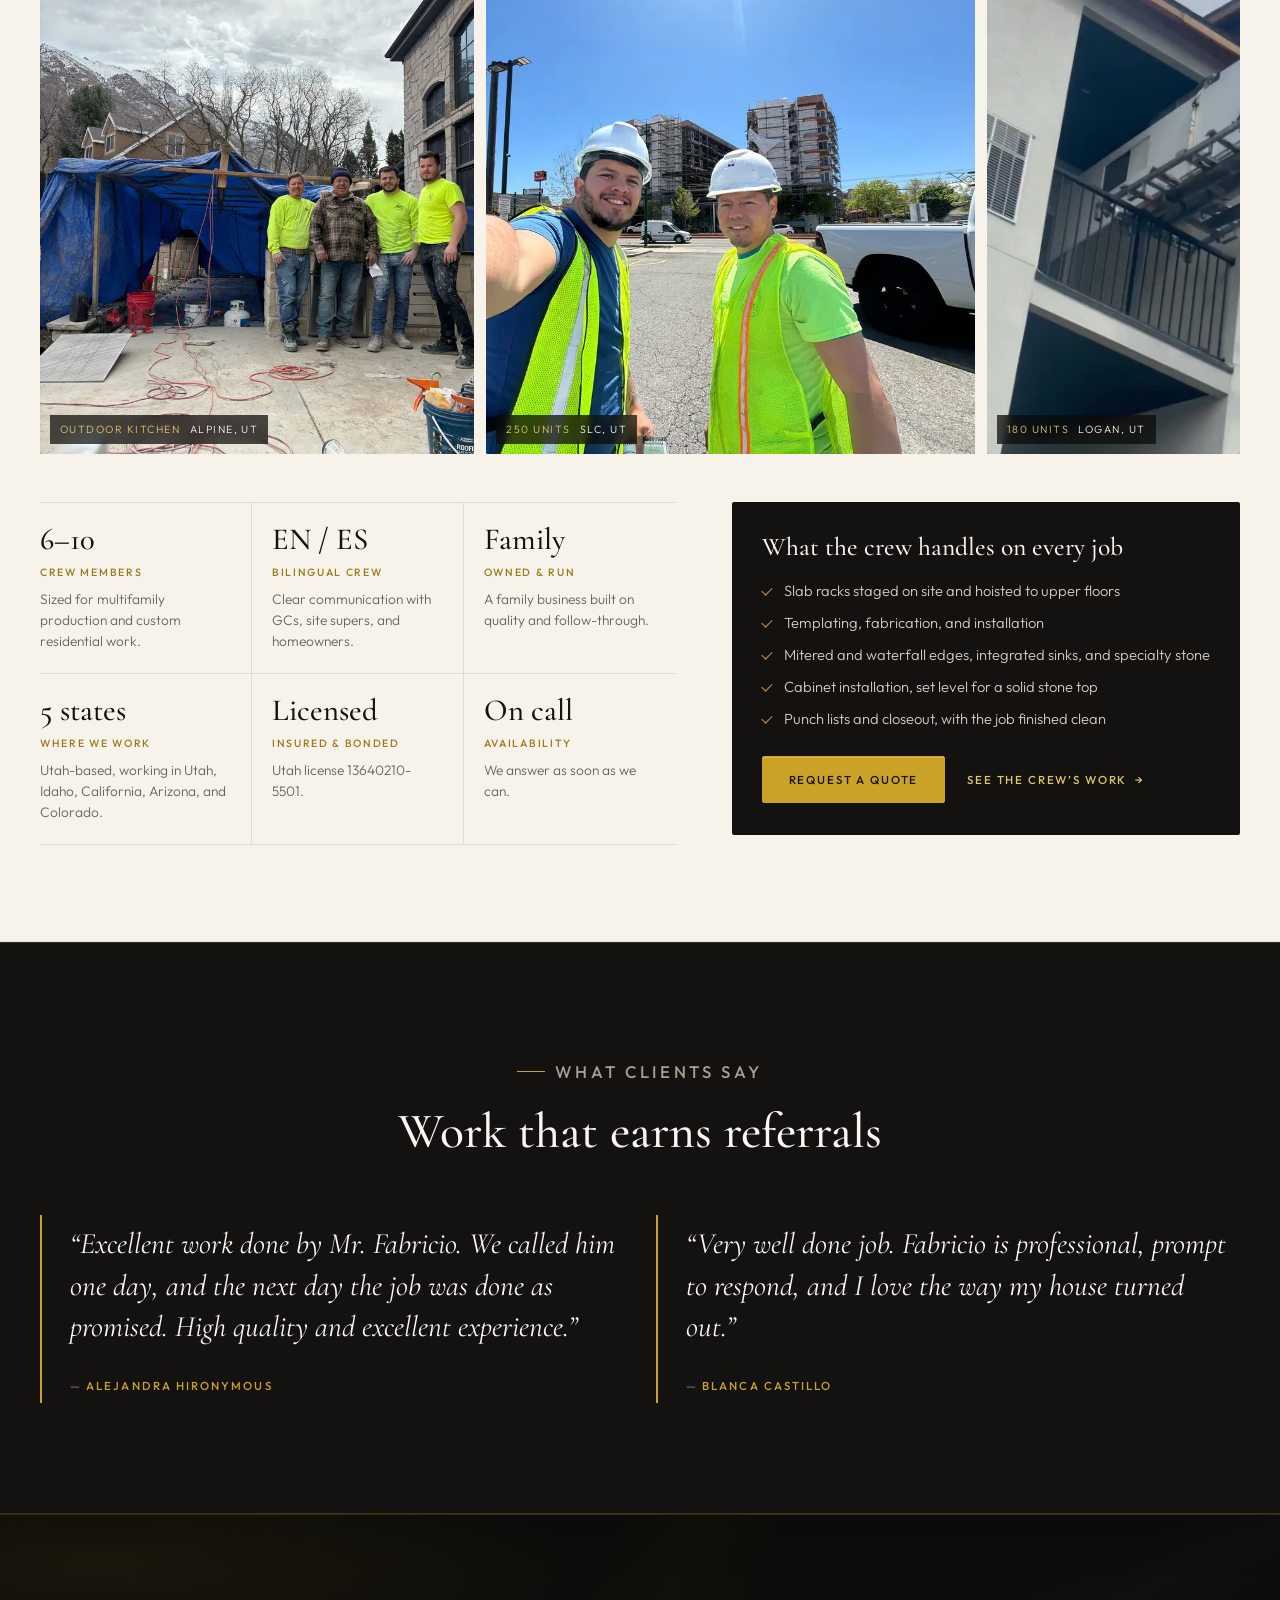
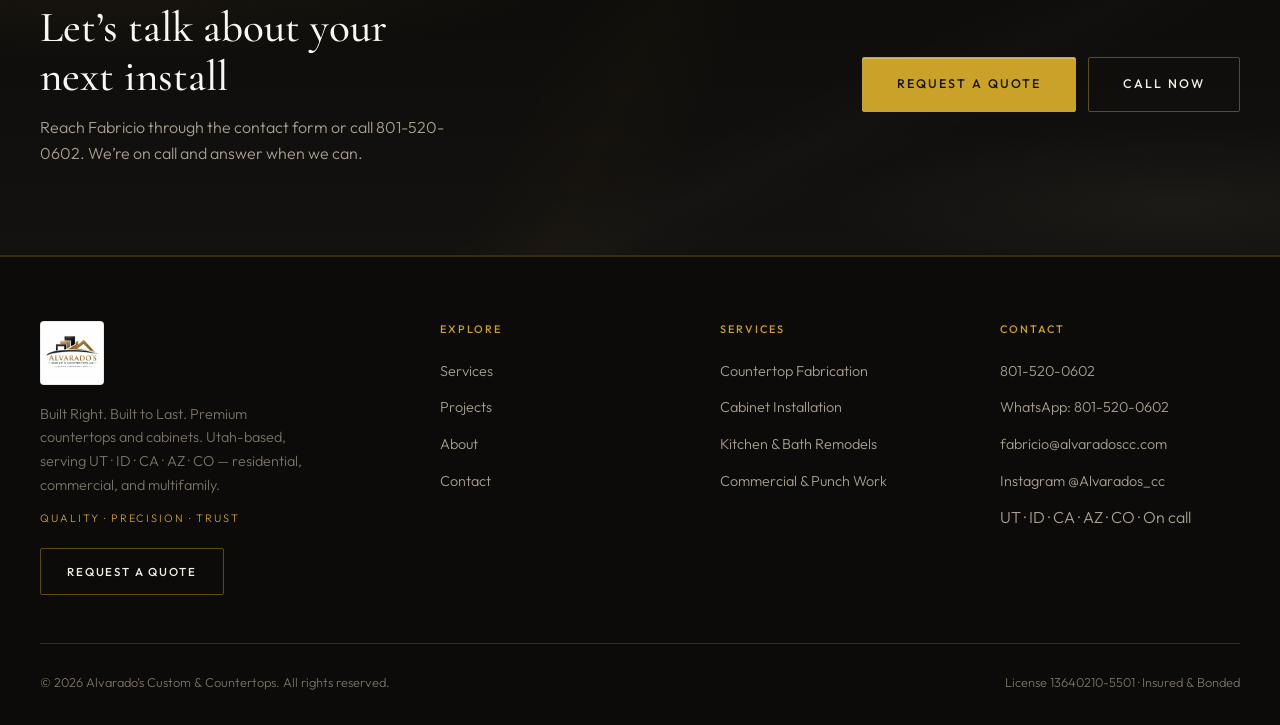
==== commit f7a69df2: "WhatsApp contact: floating chat button on all pages + links in contact sections and footer - wa.me/1" ====
--- a/about.html
+++ b/about.html
@@ -225,6 +225,7 @@
           <h4>Contact</h4>
           <ul>
             <li><a href="tel:8015200602">801-520-0602</a></li>
+            <li><a href="https://wa.me/18015200602?text=Hola%2C%20vi%20su%20sitio%20web%20y%20quiero%20una%20cotizaci%C3%B3n.%20%2F%20Hi%2C%20I%20found%20you%20on%20your%20website%20and%20I%27d%20like%20a%20quote." target="_blank" rel="noopener">WhatsApp: 801-520-0602</a></li>
             <li><a href="mailto:fabricio@alvaradoscc.com">fabricio@alvaradoscc.com</a></li>
             <li><a href="https://www.instagram.com/Alvarados_cc/" target="_blank" rel="noopener">Instagram @Alvarados_cc</a></li>
             <li><span style="color:var(--text-muted)">UT · ID · CA · AZ · CO · On call</span></li>
@@ -237,6 +238,7 @@
       </div>
     </div>
   </footer>
+  <a class="wa-float" href="https://wa.me/18015200602?text=Hola%2C%20vi%20su%20sitio%20web%20y%20quiero%20una%20cotizaci%C3%B3n.%20%2F%20Hi%2C%20I%20found%20you%20on%20your%20website%20and%20I%27d%20like%20a%20quote." target="_blank" rel="noopener" aria-label="Chat on WhatsApp"><svg viewBox="0 0 24 24" width="30" height="30" aria-hidden="true" focusable="false"><path fill="currentColor" d="M17.472 14.382c-.297-.149-1.758-.867-2.03-.967-.273-.099-.471-.148-.67.15-.197.297-.767.966-.94 1.164-.173.199-.347.223-.644.075-.297-.15-1.255-.463-2.39-1.475-.883-.788-1.48-1.761-1.653-2.059-.173-.297-.018-.458.13-.606.134-.133.298-.347.446-.52.149-.174.198-.298.298-.497.099-.198.05-.371-.025-.52-.075-.149-.669-1.612-.916-2.207-.242-.579-.487-.5-.669-.51-.173-.008-.371-.01-.57-.01-.198 0-.52.074-.792.372-.272.297-1.04 1.016-1.04 2.479 0 1.462 1.065 2.875 1.213 3.074.149.198 2.096 3.2 5.077 4.487.709.306 1.262.489 1.694.625.712.227 1.36.195 1.871.118.571-.085 1.758-.719 2.006-1.413.248-.694.248-1.289.173-1.413-.074-.124-.272-.198-.57-.347m-5.421 7.403h-.004a9.87 9.87 0 01-5.031-1.378l-.361-.214-3.741.982.998-3.648-.235-.374a9.86 9.86 0 01-1.51-5.26c.001-5.45 4.436-9.884 9.888-9.884 2.64 0 5.122 1.03 6.988 2.898a9.825 9.825 0 012.893 6.994c-.003 5.45-4.437 9.884-9.885 9.884m8.413-18.297A11.815 11.815 0 0012.05 0C5.495 0 .16 5.335.157 11.892c0 2.096.547 4.142 1.588 5.945L.057 24l6.305-1.654a11.882 11.882 0 005.683 1.448h.005c6.554 0 11.89-5.335 11.893-11.893a11.821 11.821 0 00-3.48-8.413Z"/></svg><span class="wa-label" aria-hidden="true">WhatsApp</span></a>
   <script src="/js/main.js"></script>
 </body>
 </html>
--- a/css/styles.css
+++ b/css/styles.css
@@ -2765,3 +2765,49 @@
 @media (max-width: 480px) {
   .site-header .logo-mark { height: 62px; }
 }
+
+/* ========== Floating WhatsApp button ========== */
+.wa-float {
+  position: fixed;
+  right: calc(18px + env(safe-area-inset-right, 0px));
+  bottom: calc(18px + env(safe-area-inset-bottom, 0px));
+  z-index: 90; /* below the fixed header (100) and its mobile menu */
+  width: 56px; height: 56px;
+  display: flex; align-items: center; justify-content: center;
+  border-radius: 50%;
+  background: #25D366;
+  color: #fff;
+  box-shadow: 0 6px 18px rgba(12, 11, 9, 0.22), 0 2px 5px rgba(12, 11, 9, 0.14);
+  transition: opacity .3s ease, visibility .3s, transform .3s ease, box-shadow .2s ease;
+  animation: wa-in .5s ease-out .8s backwards;
+  -webkit-tap-highlight-color: transparent;
+}
+.wa-float svg { display: block; }
+.wa-float:hover { box-shadow: 0 8px 24px rgba(12, 11, 9, 0.28), 0 2px 6px rgba(12, 11, 9, 0.16); }
+.wa-float:focus-visible { outline: 3px solid var(--accent); outline-offset: 3px; }
+.wa-label {
+  position: absolute; right: calc(100% + 10px); top: 50%;
+  transform: translate(6px, -50%);
+  padding: 7px 12px; border-radius: 999px;
+  background: var(--ink); color: var(--cream);
+  font-size: 0.72rem; letter-spacing: 0.08em; font-weight: 500; white-space: nowrap;
+  opacity: 0; pointer-events: none;
+  transition: opacity .2s ease, transform .2s ease;
+}
+@media (hover: hover) and (min-width: 901px) {
+  .wa-float:hover .wa-label, .wa-float:focus-visible .wa-label { opacity: 1; transform: translate(0, -50%); }
+}
+@media (max-width: 600px) {
+  .wa-float { width: 52px; height: 52px; right: calc(14px + env(safe-area-inset-right, 0px)); bottom: calc(14px + env(safe-area-inset-bottom, 0px)); }
+  .wa-float svg { width: 28px; height: 28px; }
+}
+/* stay out of the way: mobile menu, photo lightbox, quote form submit, on-screen keyboard */
+.nav-open .wa-float, .pj-lb-open .wa-float, .wa-float.wa-hide {
+  opacity: 0; visibility: hidden; pointer-events: none; transform: translateY(10px);
+}
+@keyframes wa-in { from { opacity: 0; transform: translateY(10px); } to { opacity: 1; transform: none; } }
+@media (prefers-reduced-motion: reduce) {
+  .wa-float { animation: none; transition: none; }
+  .wa-label { transition: none; }
+}
+@media print { .wa-float { display: none; } }
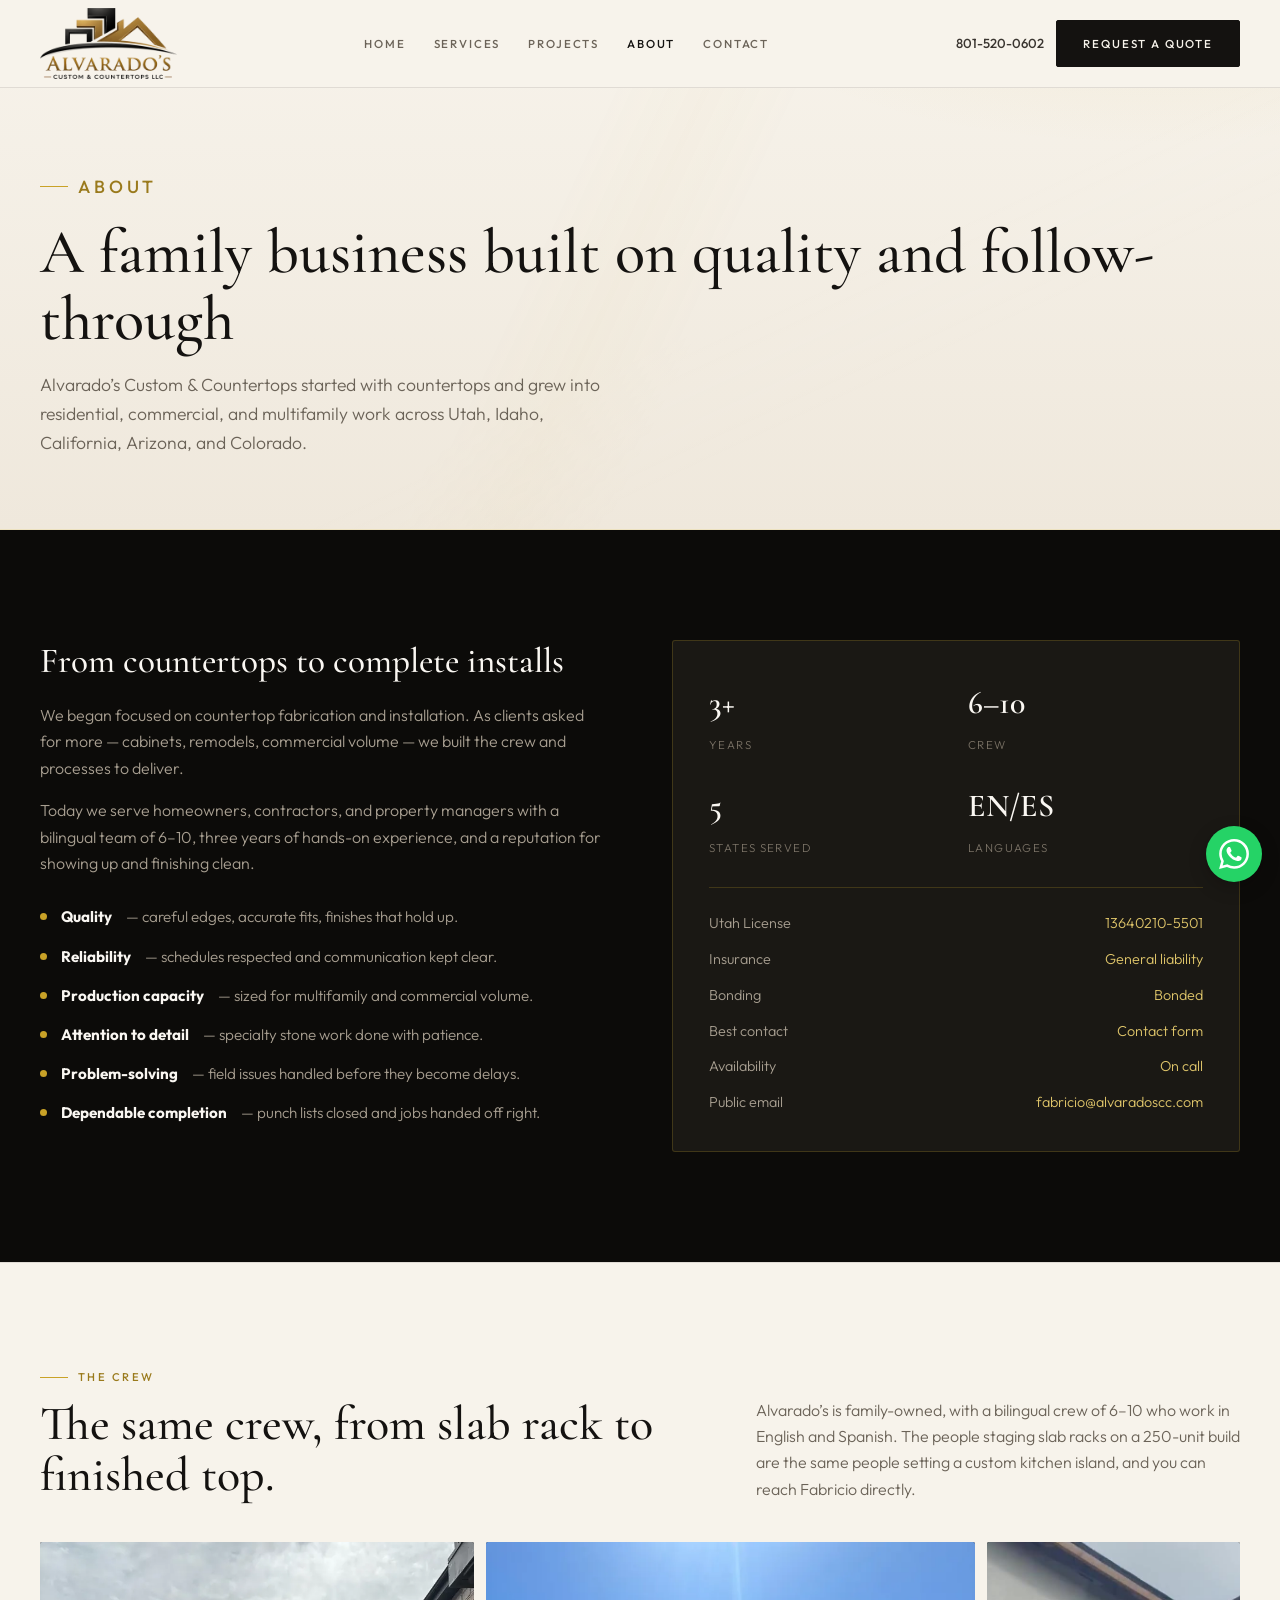
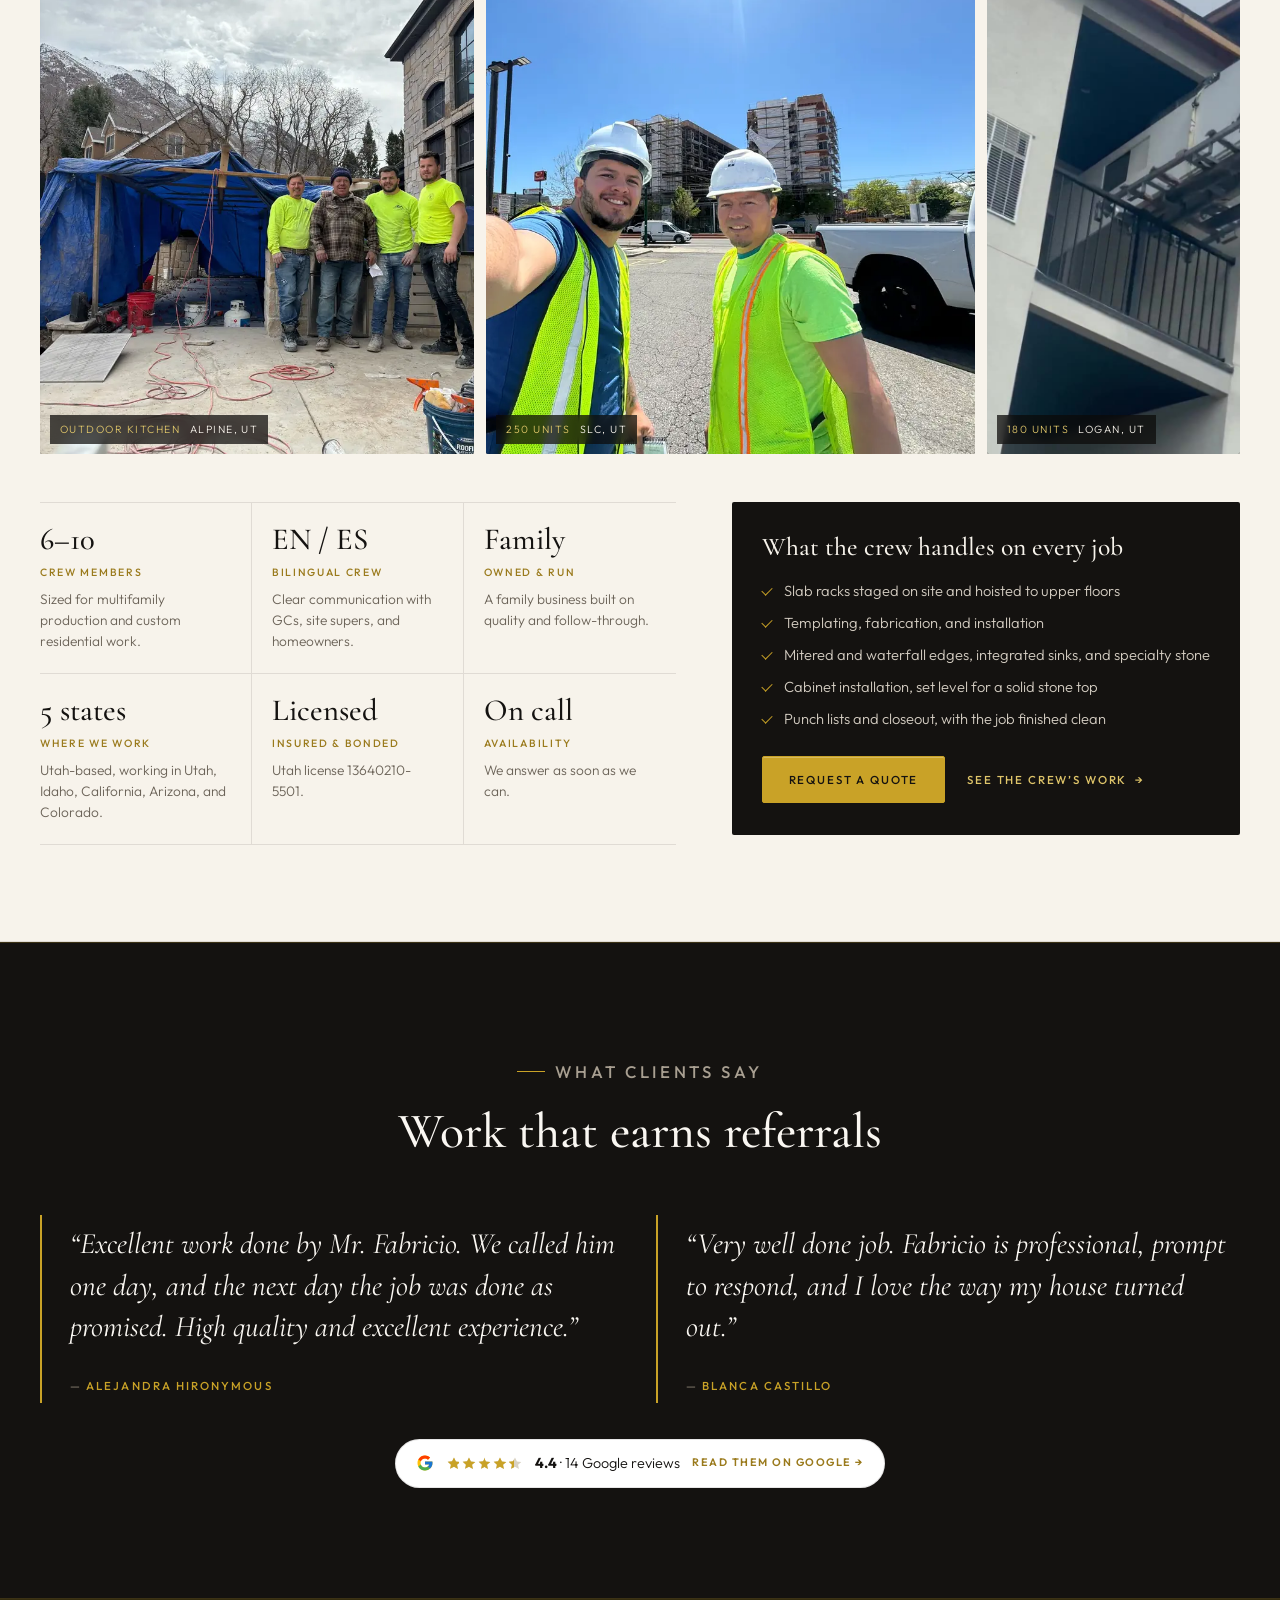
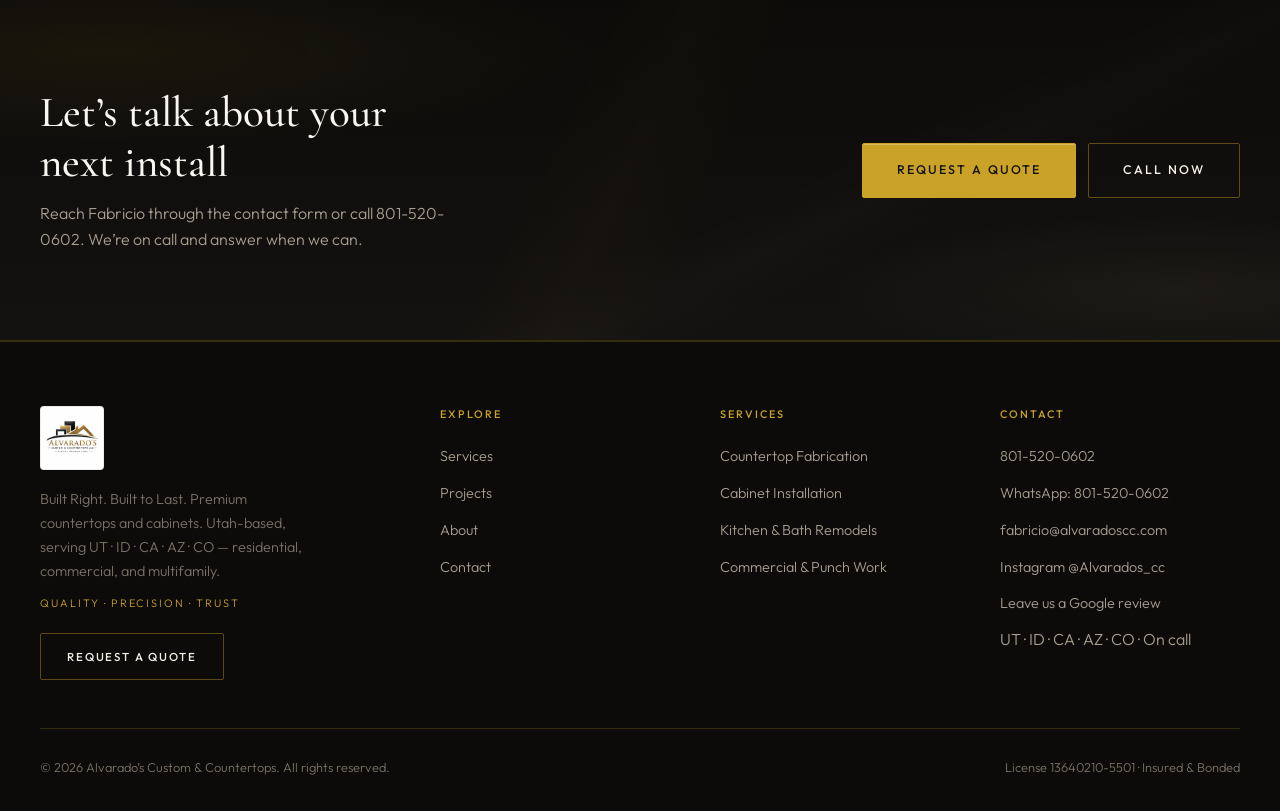
==== commit b245c498: "Add Google reviews: hero rating badge, reviews carousel alongside client testimonials, About strip, " ====
--- a/about.html
+++ b/about.html
@@ -170,6 +170,7 @@
             <cite>Blanca Castillo</cite>
           </figure>
         </div>
+        <a class="rv-strip" href="https://maps.google.com/?cid=10222302035466745720" target="_blank" rel="noopener"><svg class="g-mark" viewBox="0 0 48 48" width="18" height="18" aria-hidden="true" focusable="false"><path fill="#FFC107" d="M43.611 20.083H42V20H24v8h11.303c-1.649 4.657-6.08 8-11.303 8-6.627 0-12-5.373-12-12s5.373-12 12-12c3.059 0 5.842 1.154 7.961 3.039l5.657-5.657C34.046 6.053 29.268 4 24 4 12.955 4 4 12.955 4 24s8.955 20 20 20 20-8.955 20-20c0-1.341-.138-2.65-.389-3.917z"/><path fill="#FF3D00" d="M6.306 14.691l6.571 4.819C14.655 15.108 18.961 12 24 12c3.059 0 5.842 1.154 7.961 3.039l5.657-5.657C34.046 6.053 29.268 4 24 4 16.318 4 9.656 8.337 6.306 14.691z"/><path fill="#4CAF50" d="M24 44c5.166 0 9.86-1.977 13.409-5.192l-6.19-5.238A11.91 11.91 0 0 1 24 36c-5.202 0-9.619-3.317-11.283-7.946l-6.522 5.025C9.505 39.556 16.227 44 24 44z"/><path fill="#1976D2" d="M43.611 20.083H42V20H24v8h11.303a12.04 12.04 0 0 1-4.087 5.571l.003-.002 6.19 5.238C36.971 39.205 44 34 44 24c0-1.341-.138-2.65-.389-3.917z"/></svg><span class="rv-stars" aria-hidden="true"><span class="rv-stars-fill" style="width:88%"></span></span><span><strong>4.4</strong> · 14 Google reviews</span><span class="rv-strip-cta">Read them on Google <span aria-hidden="true">&rarr;</span></span></a>
       </div>
     </section>
 
@@ -228,6 +229,7 @@
             <li><a href="https://wa.me/18015200602?text=Hola%2C%20vi%20su%20sitio%20web%20y%20quiero%20una%20cotizaci%C3%B3n.%20%2F%20Hi%2C%20I%20found%20you%20on%20your%20website%20and%20I%27d%20like%20a%20quote." target="_blank" rel="noopener">WhatsApp: 801-520-0602</a></li>
             <li><a href="mailto:fabricio@alvaradoscc.com">fabricio@alvaradoscc.com</a></li>
             <li><a href="https://www.instagram.com/Alvarados_cc/" target="_blank" rel="noopener">Instagram @Alvarados_cc</a></li>
+            <li><a href="https://search.google.com/local/writereview?placeid=ChIJxzX1OnHylA4ReHe_iorp3I0" target="_blank" rel="noopener">Leave us a Google review</a></li>
             <li><span style="color:var(--text-muted)">UT · ID · CA · AZ · CO · On call</span></li>
           </ul>
         </div>
--- a/css/styles.css
+++ b/css/styles.css
@@ -2811,3 +2811,111 @@
   .wa-label { transition: none; }
 }
 @media print { .wa-float { display: none; } }
+
+/* ========== Google reviews ========== */
+.g-mark { flex-shrink: 0; display: inline-block; vertical-align: middle; }
+.rv-stars {
+  --star-off: url("data:image/svg+xml,%3Csvg xmlns='http://www.w3.org/2000/svg' viewBox='0 0 24 24'%3E%3Cpath fill='%23d9d2c3' d='M12 2.5l2.9 6.1 6.6.8-4.9 4.6 1.3 6.6L12 17.3l-5.9 3.3 1.3-6.6-4.9-4.6 6.6-.8z'/%3E%3C/svg%3E");
+  --star-on: url("data:image/svg+xml,%3Csvg xmlns='http://www.w3.org/2000/svg' viewBox='0 0 24 24'%3E%3Cpath fill='%23c9a227' d='M12 2.5l2.9 6.1 6.6.8-4.9 4.6 1.3 6.6L12 17.3l-5.9 3.3 1.3-6.6-4.9-4.6 6.6-.8z'/%3E%3C/svg%3E");
+  position: relative; display: inline-block; flex-shrink: 0;
+  width: 5.5em; height: 1.1em; font-size: 14px; vertical-align: middle;
+  background: var(--star-off) left center / 1.1em 1.1em repeat-x;
+}
+.rv-stars-fill { position: absolute; inset: 0 auto 0 0; background: var(--star-on) left center / 1.1em 1.1em repeat-x; }
+
+/* hero badge */
+.hm-rating {
+  display: inline-flex; align-items: center; gap: 10px; flex-wrap: wrap;
+  margin: -14px 0 28px; padding: 8px 14px 8px 10px;
+  border: 1px solid rgba(247,243,235,0.28); border-radius: 999px;
+  background: rgba(12,11,9,0.42); backdrop-filter: blur(6px); -webkit-backdrop-filter: blur(6px);
+  color: var(--cream); font-size: 0.86rem; line-height: 1.2;
+  transition: background .2s ease, border-color .2s ease;
+}
+.hm-rating:hover, .hm-rating:focus-visible { background: rgba(12,11,9,0.6); border-color: rgba(201,162,39,0.7); }
+.hm-rating .g-mark { width: 18px; height: 18px; padding: 2px; background: #fff; border-radius: 50%; box-sizing: content-box; }
+.hm-rating .rv-stars { font-size: 15px; --star-off: url("data:image/svg+xml,%3Csvg xmlns='http://www.w3.org/2000/svg' viewBox='0 0 24 24'%3E%3Cpath fill='rgba(247,243,235,0.35)' d='M12 2.5l2.9 6.1 6.6.8-4.9 4.6 1.3 6.6L12 17.3l-5.9 3.3 1.3-6.6-4.9-4.6 6.6-.8z'/%3E%3C/svg%3E"); --star-on: url("data:image/svg+xml,%3Csvg xmlns='http://www.w3.org/2000/svg' viewBox='0 0 24 24'%3E%3Cpath fill='%23e2bd48' d='M12 2.5l2.9 6.1 6.6.8-4.9 4.6 1.3 6.6L12 17.3l-5.9 3.3 1.3-6.6-4.9-4.6 6.6-.8z'/%3E%3C/svg%3E"); }
+.hm-rating-text strong { font-weight: 600; }
+@media (max-width: 700px) {
+  .hm-rating { margin: -8px 0 18px; font-size: 0.8rem; padding: 6px 12px 6px 8px; gap: 8px; }
+  .hm-rating .rv-stars { font-size: 13px; }
+}
+
+/* home reviews section */
+.rv-head { display: grid; grid-template-columns: minmax(0, 1fr) auto; gap: 32px 56px; align-items: end; margin-bottom: 36px; }
+.rv-summary { display: flex; align-items: center; gap: 28px; flex-wrap: wrap; justify-content: flex-end; }
+.rv-score { display: flex; align-items: center; gap: 14px; }
+.rv-num { font-family: var(--font-display); font-size: 3.4rem; line-height: 1; font-weight: 500; color: var(--ink); }
+.rv-score .rv-stars { font-size: 18px; display: block; margin-bottom: 6px; }
+.rv-count { display: inline-flex; align-items: center; gap: 6px; font-size: 0.78rem; color: var(--ink-muted); letter-spacing: 0.02em; }
+.rv-count .g-mark { width: 14px; height: 14px; }
+.rv-actions { display: flex; align-items: center; gap: 18px; flex-wrap: wrap; }
+.rv-textlink { font-size: 0.72rem; letter-spacing: 0.14em; text-transform: uppercase; font-weight: 600; color: var(--accent-dark); border-bottom: 1px solid currentColor; padding-bottom: 2px; }
+.rv-textlink:hover { color: var(--ink); }
+.hm-reviews .hm-quotes { margin-bottom: 40px; }
+.hm-quote { position: relative; }
+.rv-label { display: inline-block; margin-bottom: 12px; font-size: 0.6rem; letter-spacing: 0.16em; text-transform: uppercase; font-weight: 600; color: var(--ink-muted); }
+
+.rv-carousel-head { display: flex; align-items: center; justify-content: space-between; gap: 16px; margin-bottom: 14px; }
+.rv-kicker { display: inline-flex; align-items: center; gap: 8px; margin: 0; font-size: 0.66rem; letter-spacing: 0.16em; text-transform: uppercase; font-weight: 600; color: var(--ink-muted); }
+.rv-kicker .g-mark { width: 16px; height: 16px; }
+.rv-nav { display: flex; gap: 8px; }
+.rv-nav button {
+  width: 40px; height: 40px; display: inline-flex; align-items: center; justify-content: center;
+  border: 1px solid var(--border-cream); border-radius: 50%; background: #fff; color: var(--ink);
+  font-size: 1.4rem; line-height: 1; cursor: pointer; transition: border-color .2s, opacity .2s;
+}
+.rv-nav button:hover:not(:disabled) { border-color: var(--accent); }
+.rv-nav button:disabled { opacity: 0.35; cursor: default; }
+.rv-track {
+  display: flex; gap: 16px; overflow-x: auto; scroll-snap-type: x mandatory; scroll-behavior: smooth;
+  overscroll-behavior-x: contain; padding: 4px 2px 14px; margin: 0 -2px;
+  scrollbar-width: thin; scrollbar-color: rgba(20,18,16,0.2) transparent;
+}
+.rv-track:focus-visible { outline: 2px solid var(--accent); outline-offset: 4px; }
+.rv-card {
+  flex: 0 0 calc((100% - 32px) / 3); scroll-snap-align: start;
+  display: flex; flex-direction: column; margin: 0; padding: 22px 22px 20px;
+  background: #fff; border: 1px solid var(--border-cream); border-radius: 3px;
+  box-shadow: 0 1px 2px rgba(20,18,16,0.04);
+}
+.rv-card-top { display: flex; align-items: center; gap: 12px; margin-bottom: 14px; }
+.rv-card-top .g-mark { margin-left: auto; align-self: flex-start; }
+.rv-avatar { width: 38px; height: 38px; flex-shrink: 0; display: inline-flex; align-items: center; justify-content: center; border-radius: 50%; background: var(--cream-deep); color: var(--accent-dark); font-family: var(--font-display); font-size: 1.2rem; font-weight: 600; }
+.rv-who { display: flex; flex-direction: column; gap: 4px; min-width: 0; margin: 0; }
+.rv-name { font-weight: 600; font-size: 0.92rem; color: var(--ink); overflow-wrap: anywhere; }
+.rv-who .rv-stars { font-size: 13px; }
+.rv-text { margin: 0; font-size: 0.96rem; line-height: 1.6; color: var(--ink-soft, #3a352f); }
+.rv-text p { margin: 0; display: -webkit-box; -webkit-box-orient: vertical; -webkit-line-clamp: 5; overflow: hidden; }
+.rv-card.is-open .rv-text p { -webkit-line-clamp: unset; display: block; }
+.rv-more { align-self: flex-start; margin-top: 10px; padding: 0; border: 0; background: none; cursor: pointer; font-size: 0.7rem; letter-spacing: 0.12em; text-transform: uppercase; font-weight: 600; color: var(--accent-dark); }
+.rv-more:hover { color: var(--ink); }
+@media (max-width: 1000px) {
+  .rv-card { flex-basis: calc((100% - 16px) / 2); }
+}
+@media (max-width: 900px) {
+  .rv-head { grid-template-columns: 1fr; align-items: start; gap: 22px; margin-bottom: 28px; }
+  .rv-summary { justify-content: flex-start; }
+}
+@media (max-width: 600px) {
+  .rv-card { flex-basis: 84%; padding: 20px 18px 18px; }
+  .rv-num { font-size: 2.8rem; }
+  .rv-summary { gap: 18px; }
+  .rv-actions .btn { width: 100%; justify-content: center; text-align: center; }
+  .rv-nav button { width: 36px; height: 36px; }
+}
+@media (prefers-reduced-motion: reduce) { .rv-track { scroll-behavior: auto; } }
+
+/* About: compact Google rating strip */
+.rv-strip {
+  display: flex; align-items: center; justify-content: center; gap: 12px; flex-wrap: wrap;
+  width: fit-content; max-width: 100%; margin: 36px auto 0; padding: 12px 20px;
+  background: #fff; border: 1px solid var(--border-cream); border-radius: 999px;
+  color: var(--ink); font-size: 0.9rem;
+}
+.rv-strip:hover { border-color: var(--accent); }
+.rv-strip-cta { font-size: 0.68rem; letter-spacing: 0.14em; text-transform: uppercase; font-weight: 600; color: var(--accent-dark); }
+/* keep the hero CTAs clear of the floating WhatsApp button on phones */
+@media (max-width: 700px) {
+  .hm-hero2-inner { padding-bottom: calc(28px + 62px + env(safe-area-inset-bottom, 0px)); }
+}
